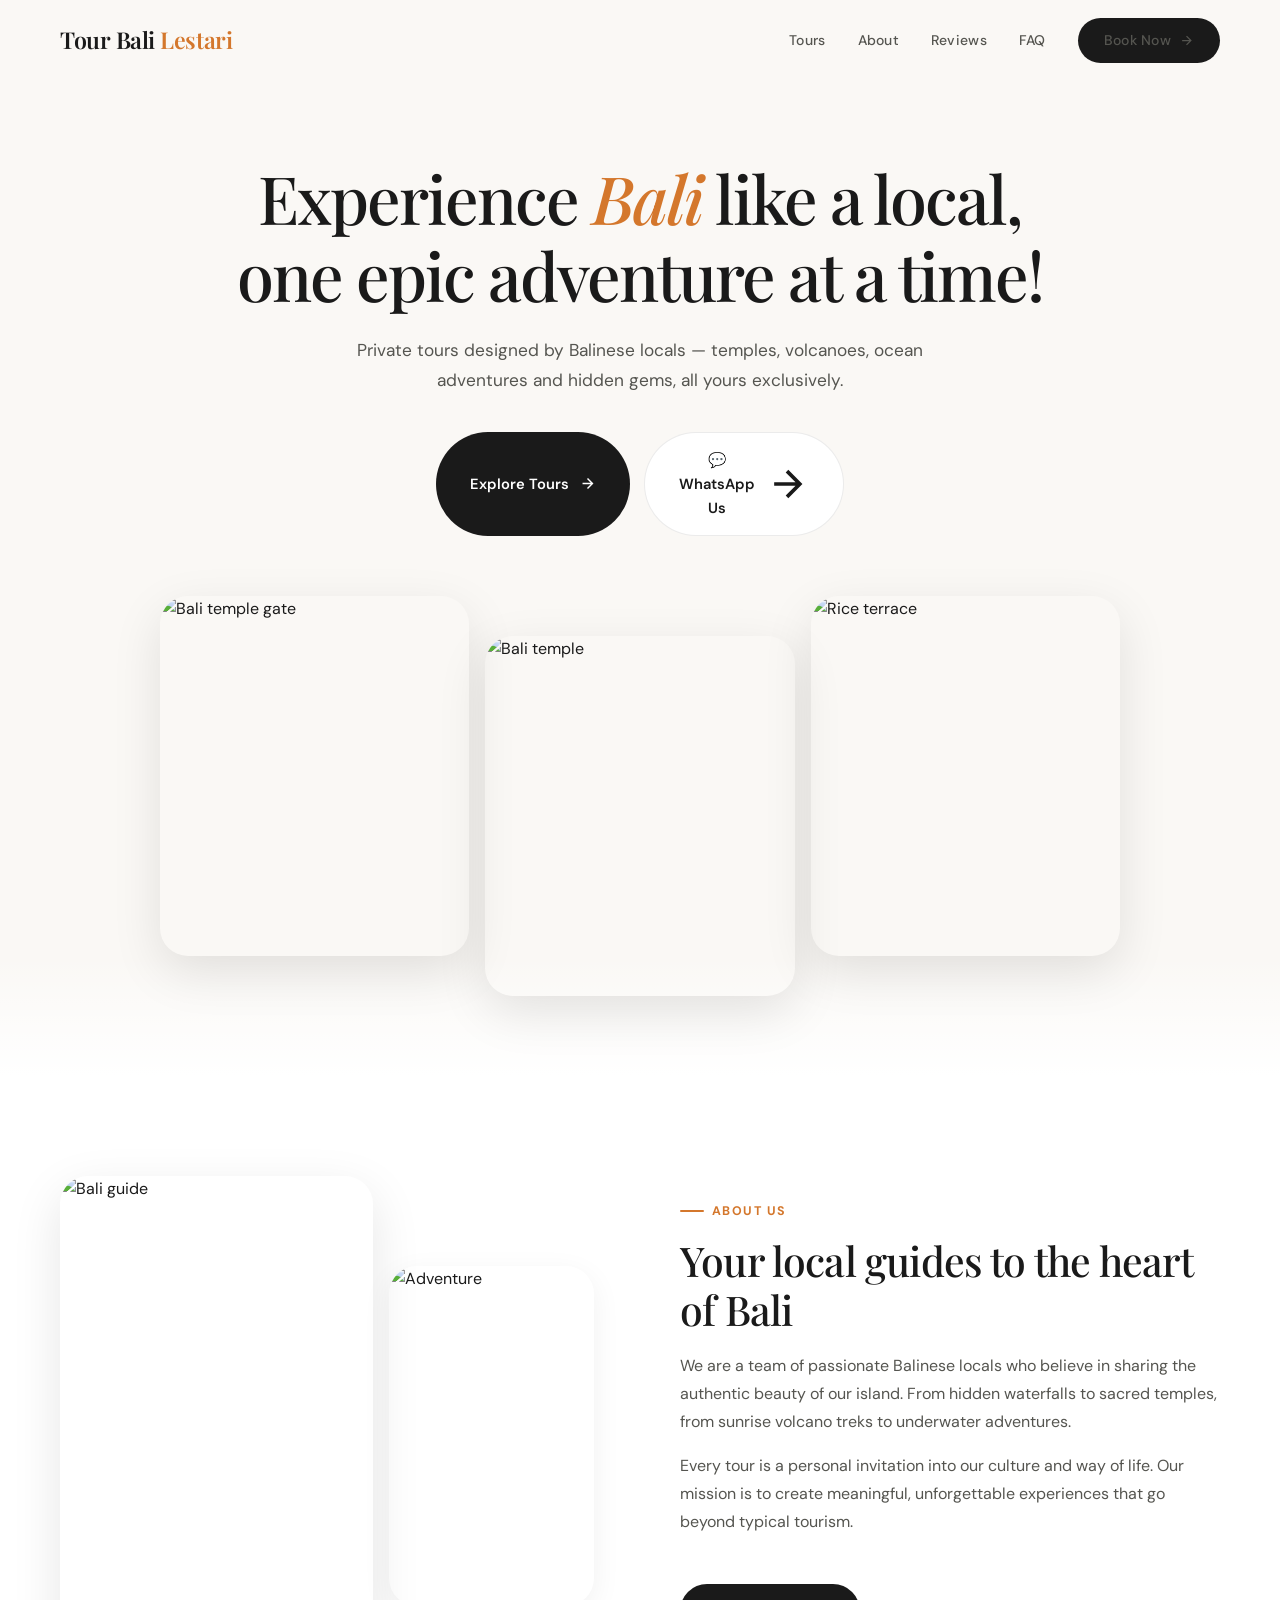
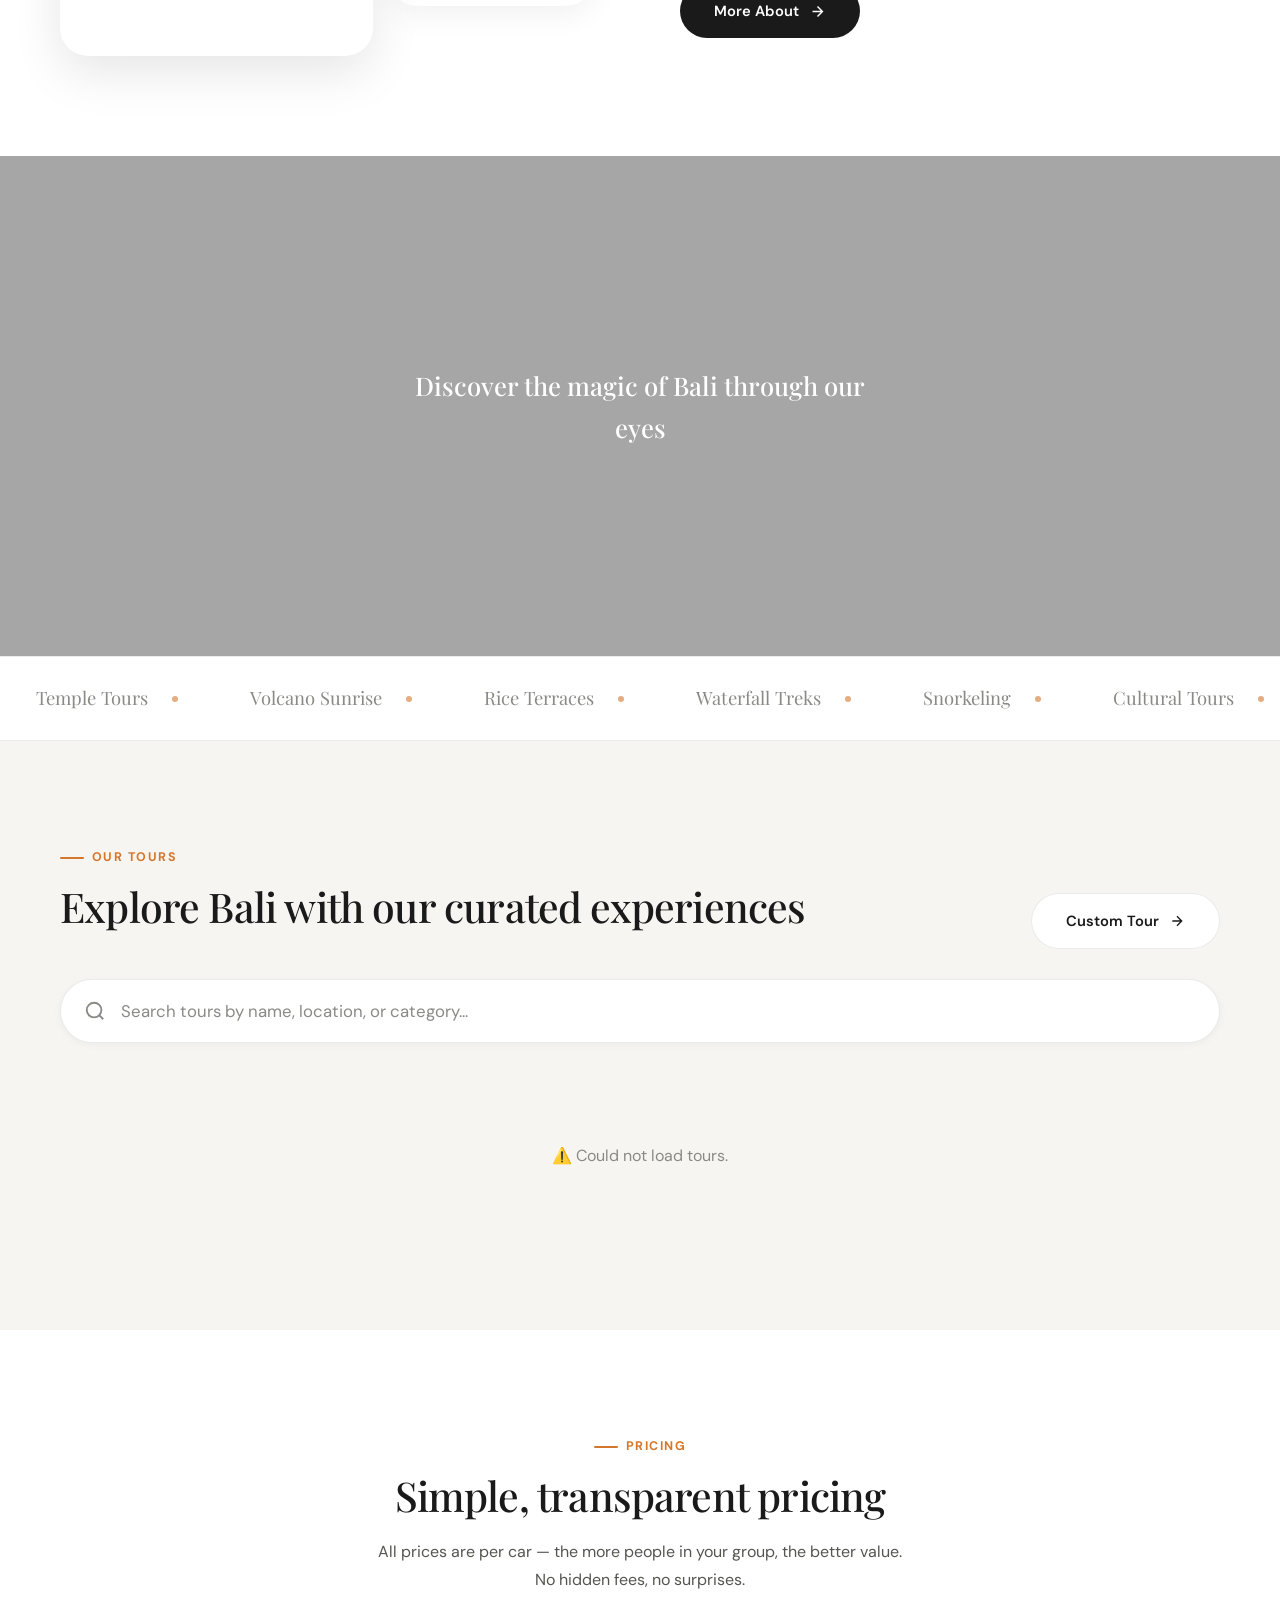
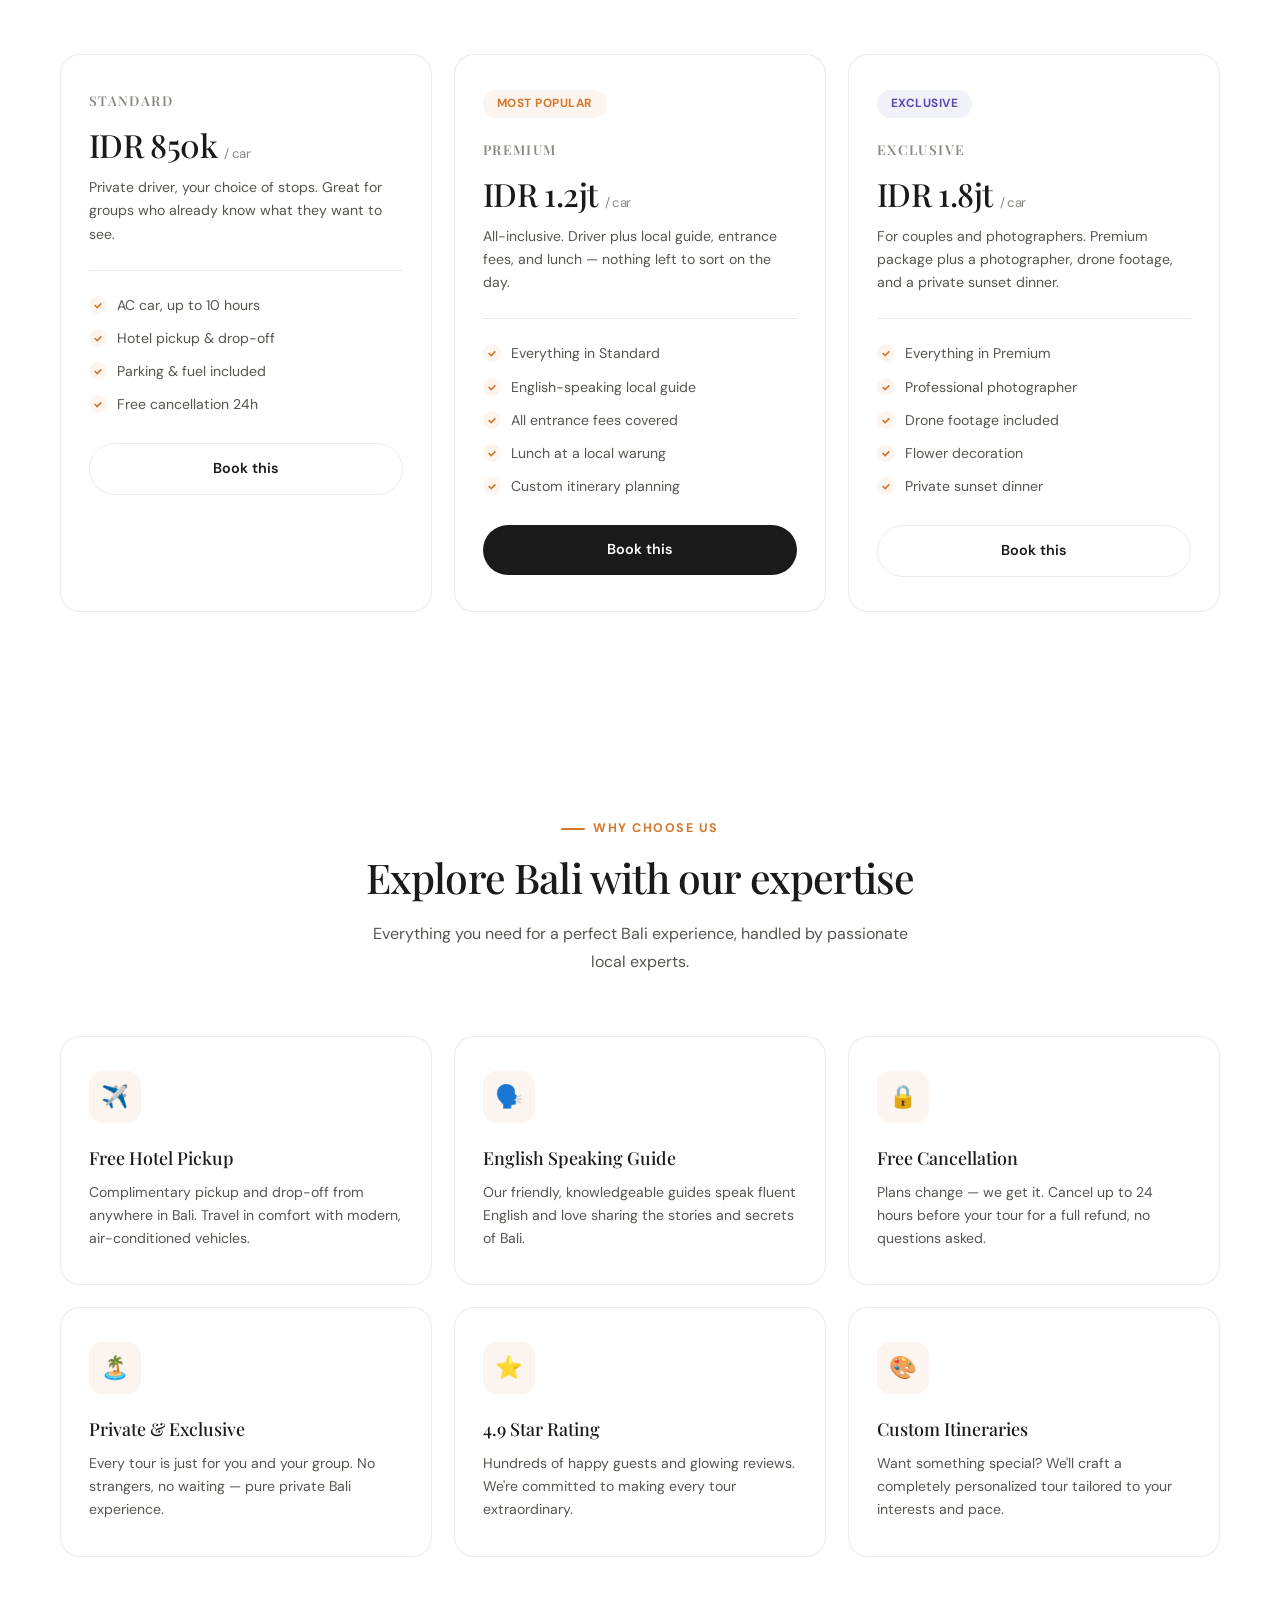
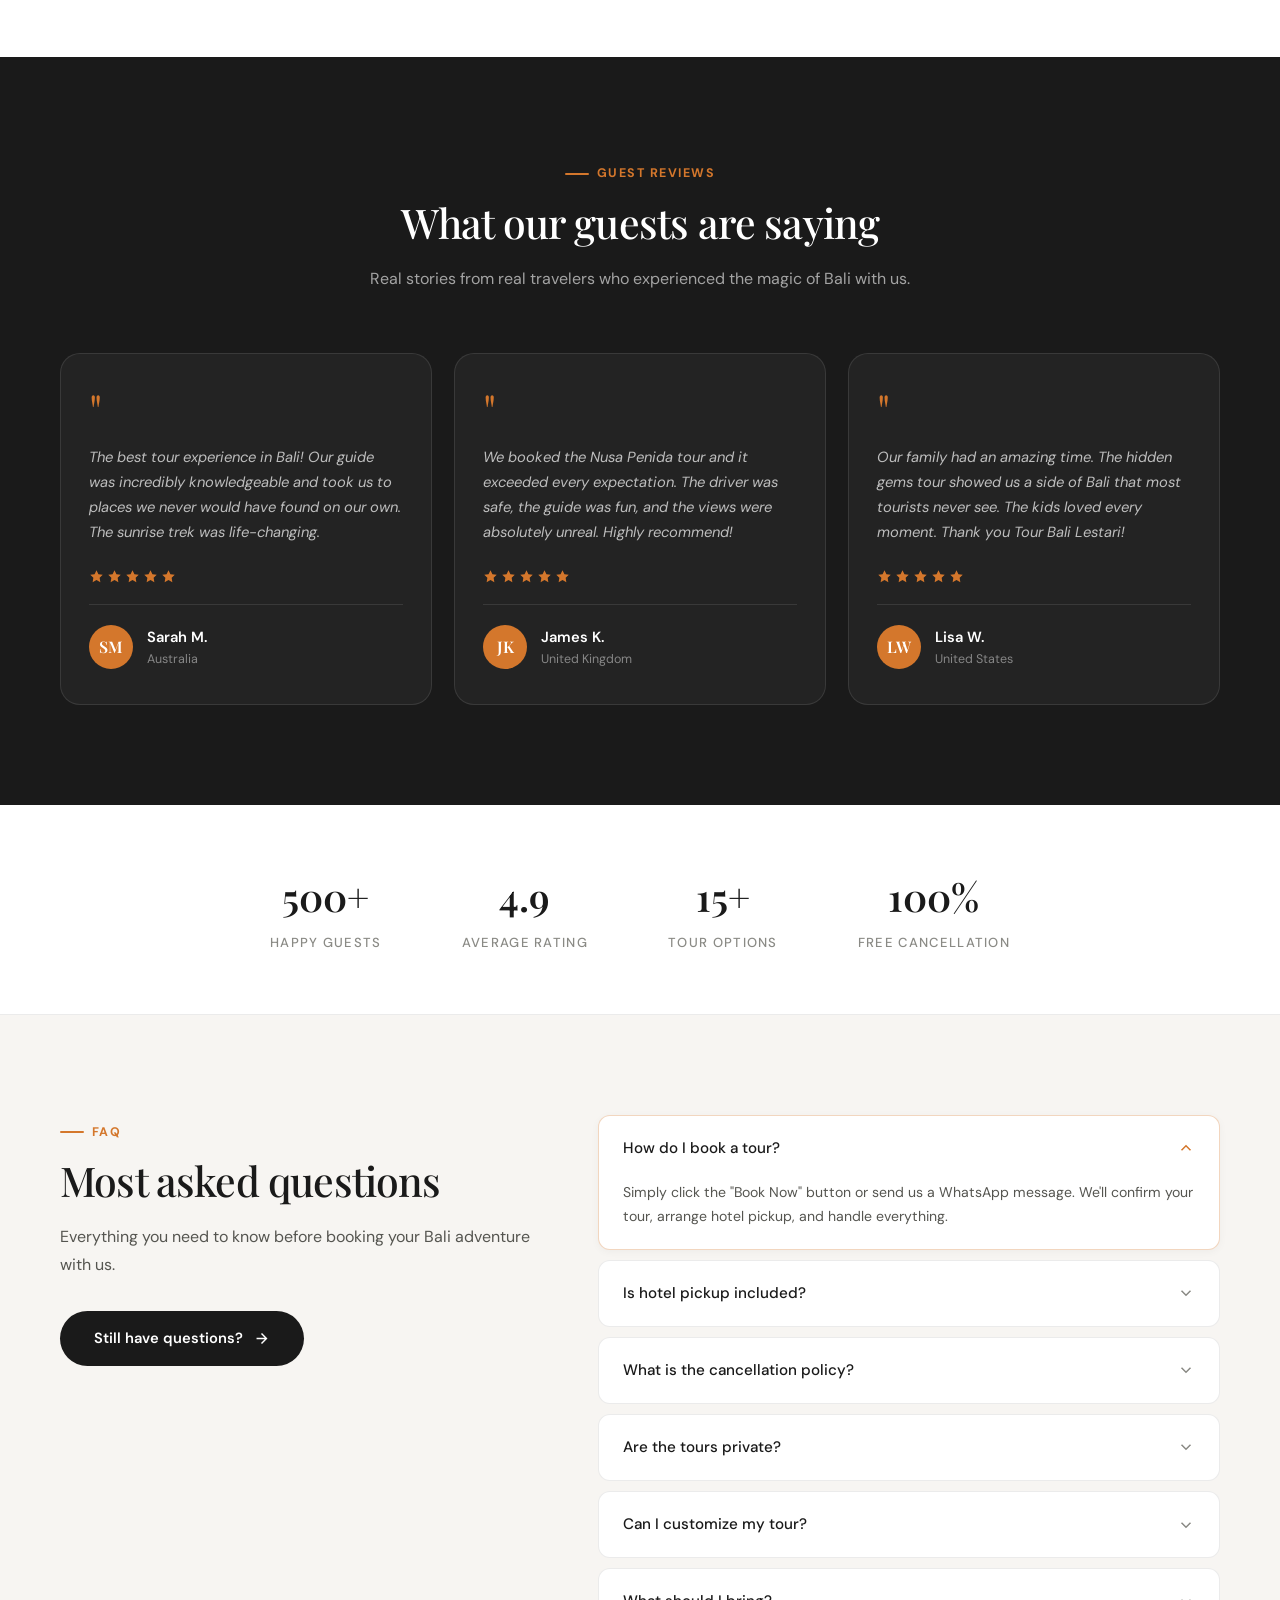
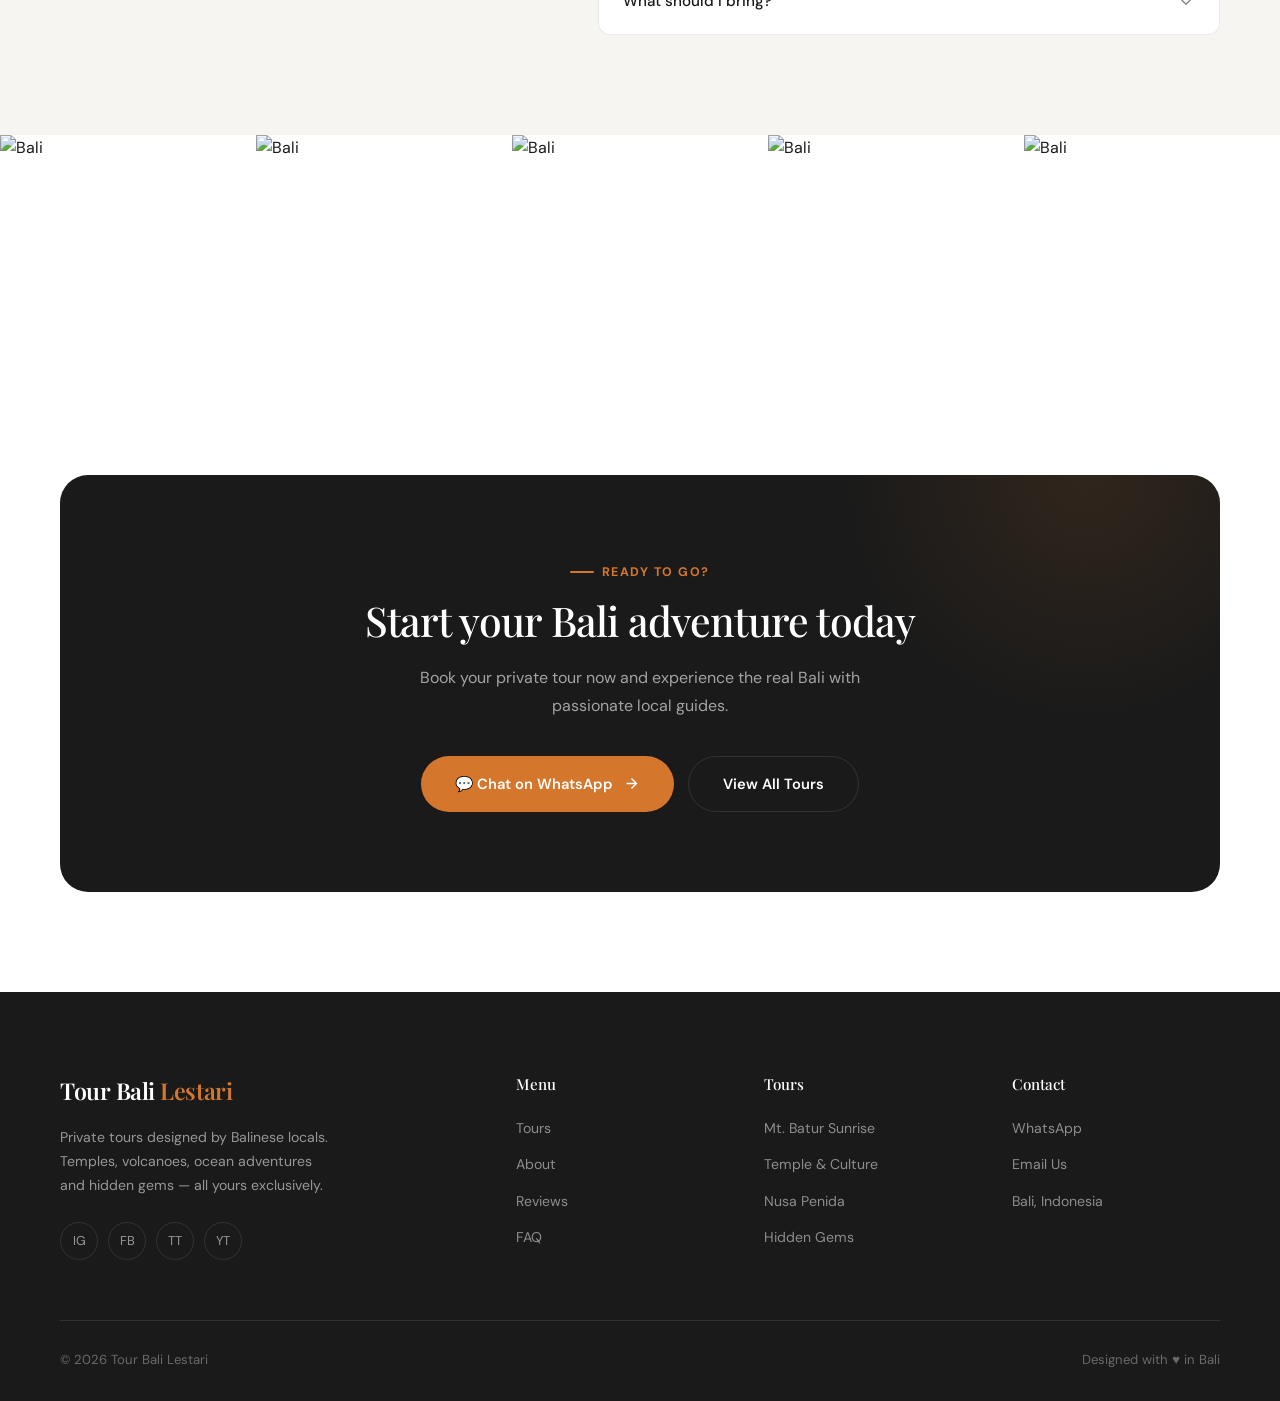
==== index.html @ 383f56a0 "Remove 'Open for Bookings 2026' badge from hero section Co-Authored-By: Claude Sonnet 4.6 <noreply@a" ====
<!DOCTYPE html>
<html lang="en">
<head>
<meta charset="UTF-8">
<meta name="viewport" content="width=device-width, initial-scale=1.0">
<title>Tour Bali Lestari — Experience Bali Like a Local</title>
<link href="https://fonts.googleapis.com/css2?family=Playfair+Display:ital,wght@0,400;0,500;0,600;0,700;1,400;1,500&family=DM+Sans:ital,wght@0,300;0,400;0,500;0,600;0,700;1,400&display=swap" rel="stylesheet">
<link rel="stylesheet" href="css/style.css">
</head>
<body>

<nav class="navbar" id="navbar">
  <div class="container">
    <a href="#" class="logo">Tour Bali <span>Lestari</span></a>
    <div class="nav-links">
      <a href="#tours">Tours</a>
      <a href="#about">About</a>
      <a href="#reviews">Reviews</a>
      <a href="#faq">FAQ</a>
      <a href="https://wa.me/610452499051" class="nav-cta" target="_blank">Book Now <svg viewBox="0 0 24 24" fill="none" stroke="currentColor" stroke-width="2"><path d="M5 12h14M12 5l7 7-7 7"/></svg></a>
    </div>
    <div class="mobile-toggle"><span></span><span></span><span></span></div>
  </div>
</nav>

<section class="hero">
  <div class="container">
    <div class="hero-top">
<h1>Experience <em>Bali</em> like a local, one epic adventure at a time!</h1>
      <p class="hero-desc">Private tours designed by Balinese locals — temples, volcanoes, ocean adventures and hidden gems, all yours exclusively.</p>
      <div class="hero-buttons">
        <a href="#tours" class="btn-primary">Explore Tours <svg viewBox="0 0 24 24" fill="none" stroke="currentColor" stroke-width="2"><path d="M5 12h14M12 5l7 7-7 7"/></svg></a>
        <a href="https://wa.me/610452499051" class="btn-outline" target="_blank">💬 WhatsApp Us <svg viewBox="0 0 24 24" fill="none" stroke="currentColor" stroke-width="2"><path d="M5 12h14M12 5l7 7-7 7"/></svg></a>
      </div>
    </div>
    <div class="hero-slider">
      <div class="hero-slide"><img src="https://nmsublcklbpyccaendon.supabase.co/storage/v1/object/public/images/hero1.jpeg" alt="Bali temple gate"></div>
      <div class="hero-slide"><img src="https://nmsublcklbpyccaendon.supabase.co/storage/v1/object/public/images/hero2.jpg" alt="Bali temple"></div>
      <div class="hero-slide"><img src="https://nmsublcklbpyccaendon.supabase.co/storage/v1/object/public/images/hero3.jpeg" alt="Rice terrace"></div>
    </div>
  </div>
</section>

<section class="about" id="about">
  <div class="container">
    <div class="about-images">
      <div class="about-img-1"><img src="https://nmsublcklbpyccaendon.supabase.co/storage/v1/object/public/images/about1.jpeg" alt="Bali guide"></div>
      <div class="about-img-2"><img src="https://nmsublcklbpyccaendon.supabase.co/storage/v1/object/public/images/about2.jpeg" alt="Adventure"></div>
    </div>
    <div class="about-content">
      <span class="section-label">About Us</span>
      <h2 class="section-title">Your local guides to the heart of Bali</h2>
      <p class="section-desc">We are a team of passionate Balinese locals who believe in sharing the authentic beauty of our island. From hidden waterfalls to sacred temples, from sunrise volcano treks to underwater adventures.</p>
      <p class="section-desc">Every tour is a personal invitation into our culture and way of life. Our mission is to create meaningful, unforgettable experiences that go beyond typical tourism.</p>
      <a href="https://wa.me/610452499051" class="btn-primary" style="margin-top:32px" target="_blank">More About <svg viewBox="0 0 24 24" fill="none" stroke="currentColor" stroke-width="2"><path d="M5 12h14M12 5l7 7-7 7"/></svg></a>
    </div>
  </div>
</section>

<div class="video-banner">
  <video autoplay muted loop playsinline poster="https://nmsublcklbpyccaendon.supabase.co/storage/v1/object/public/images/about3.jpeg">
    <source src="https://nmsublcklbpyccaendon.supabase.co/storage/v1/object/public/videos/6981336-hd_1920_1080_25fps.mp4" type="video/mp4">
  </video>
  <div class="video-banner-overlay">
    <div class="video-banner-text">Discover the magic of Bali through our eyes</div>
  </div>
</div>

<section class="marquee-section">
  <div class="marquee-track">
    <div class="marquee-item">Temple Tours <span class="sep"></span></div>
    <div class="marquee-item">Volcano Sunrise <span class="sep"></span></div>
    <div class="marquee-item">Rice Terraces <span class="sep"></span></div>
    <div class="marquee-item">Waterfall Treks <span class="sep"></span></div>
    <div class="marquee-item">Snorkeling <span class="sep"></span></div>
    <div class="marquee-item">Cultural Tours <span class="sep"></span></div>
    <div class="marquee-item">Private Driver <span class="sep"></span></div>
    <div class="marquee-item">Hidden Gems <span class="sep"></span></div>
    <div class="marquee-item">Temple Tours <span class="sep"></span></div>
    <div class="marquee-item">Volcano Sunrise <span class="sep"></span></div>
    <div class="marquee-item">Rice Terraces <span class="sep"></span></div>
    <div class="marquee-item">Waterfall Treks <span class="sep"></span></div>
    <div class="marquee-item">Snorkeling <span class="sep"></span></div>
    <div class="marquee-item">Cultural Tours <span class="sep"></span></div>
    <div class="marquee-item">Private Driver <span class="sep"></span></div>
    <div class="marquee-item">Hidden Gems <span class="sep"></span></div>
  </div>
</section>

<section class="tours" id="tours">
  <div class="container">
    <div class="tours-header">
      <div><span class="section-label">Our Tours</span><h2 class="section-title">Explore Bali with our curated experiences</h2></div>
      <a href="https://wa.me/610452499051" class="btn-outline" target="_blank">Custom Tour <svg viewBox="0 0 24 24" fill="none" stroke="currentColor" stroke-width="2" width="16" height="16"><path d="M5 12h14M12 5l7 7-7 7"/></svg></a>
    </div>
    <div class="tours-search">
      <svg class="tours-search-icon" viewBox="0 0 24 24" fill="none" stroke="currentColor" stroke-width="2"><circle cx="11" cy="11" r="8"/><path d="M21 21l-4.35-4.35"/></svg>
      <input type="text" id="tourSearch" placeholder="Search tours by name, location, or category..." oninput="filterTours()">
      <button class="tours-search-clear" id="searchClear" onclick="clearSearch()">✕</button>
    </div>
    <div class="tours-grid" id="toursGrid">
      <div class="tours-loading" style="grid-column:1/-1;text-align:center;padding:60px 0;color:var(--text-muted)">Loading tours...</div>
    </div>
  </div>
</section>

<div class="modal-overlay" id="tourModal" onclick="if(event.target===this)closeModal()">
  <div class="modal-content">
    <button class="modal-close" onclick="closeModal()">✕</button>
    <div id="modalHero"></div>
    <div class="modal-body" id="modalBody"></div>
  </div>
</div>

<!-- PRICING -->
<section class="pricing" id="pricing">
  <div class="container">
    <div class="pricing-header">
      <span class="section-label">Pricing</span>
      <h2 class="section-title">Simple, transparent pricing</h2>
      <p class="section-desc">All prices are per car — the more people in your group, the better value. No hidden fees, no surprises.</p>
    </div>
    <div class="pricing-grid">

      <!-- Standard -->
      <div class="pricing-card">
        <div class="pricing-tier">Standard</div>
        <div class="pricing-price">IDR 850k <span>/ car</span></div>
        <p class="pricing-desc">Private driver, your choice of stops. Great for groups who already know what they want to see.</p>
        <div class="pricing-divider"></div>
        <div class="pricing-features">
          <div class="pricing-feature">
            <div class="pricing-check"><svg viewBox="0 0 12 12" fill="none" stroke="currentColor" stroke-width="2"><path d="M2 6l3 3 5-5"/></svg></div>
            AC car, up to 10 hours
          </div>
          <div class="pricing-feature">
            <div class="pricing-check"><svg viewBox="0 0 12 12" fill="none" stroke="currentColor" stroke-width="2"><path d="M2 6l3 3 5-5"/></svg></div>
            Hotel pickup & drop-off
          </div>
          <div class="pricing-feature">
            <div class="pricing-check"><svg viewBox="0 0 12 12" fill="none" stroke="currentColor" stroke-width="2"><path d="M2 6l3 3 5-5"/></svg></div>
            Parking & fuel included
          </div>
          <div class="pricing-feature">
            <div class="pricing-check"><svg viewBox="0 0 12 12" fill="none" stroke="currentColor" stroke-width="2"><path d="M2 6l3 3 5-5"/></svg></div>
            Free cancellation 24h
          </div>
        </div>
        <a href="https://wa.me/610452499051" target="_blank" class="pricing-btn pricing-btn-outline">Book this</a>
      </div>

      <!-- Premium -->
      <div class="pricing-card">
        <span class="pricing-card-badge badge-accent">Most popular</span>
        <div class="pricing-tier">Premium</div>
        <div class="pricing-price">IDR 1.2jt <span>/ car</span></div>
        <p class="pricing-desc">All-inclusive. Driver plus local guide, entrance fees, and lunch — nothing left to sort on the day.</p>
        <div class="pricing-divider"></div>
        <div class="pricing-features">
          <div class="pricing-feature">
            <div class="pricing-check"><svg viewBox="0 0 12 12" fill="none" stroke="currentColor" stroke-width="2"><path d="M2 6l3 3 5-5"/></svg></div>
            Everything in Standard
          </div>
          <div class="pricing-feature">
            <div class="pricing-check"><svg viewBox="0 0 12 12" fill="none" stroke="currentColor" stroke-width="2"><path d="M2 6l3 3 5-5"/></svg></div>
            English-speaking local guide
          </div>
          <div class="pricing-feature">
            <div class="pricing-check"><svg viewBox="0 0 12 12" fill="none" stroke="currentColor" stroke-width="2"><path d="M2 6l3 3 5-5"/></svg></div>
            All entrance fees covered
          </div>
          <div class="pricing-feature">
            <div class="pricing-check"><svg viewBox="0 0 12 12" fill="none" stroke="currentColor" stroke-width="2"><path d="M2 6l3 3 5-5"/></svg></div>
            Lunch at a local warung
          </div>
          <div class="pricing-feature">
            <div class="pricing-check"><svg viewBox="0 0 12 12" fill="none" stroke="currentColor" stroke-width="2"><path d="M2 6l3 3 5-5"/></svg></div>
            Custom itinerary planning
          </div>
        </div>
        <a href="https://wa.me/610452499051" target="_blank" class="pricing-btn pricing-btn-dark">Book this</a>
      </div>

      <!-- Exclusive -->
      <div class="pricing-card">
        <span class="pricing-card-badge badge-purple">Exclusive</span>
        <div class="pricing-tier">Exclusive</div>
        <div class="pricing-price">IDR 1.8jt <span>/ car</span></div>
        <p class="pricing-desc">For couples and photographers. Premium package plus a photographer, drone footage, and a private sunset dinner.</p>
        <div class="pricing-divider"></div>
        <div class="pricing-features">
          <div class="pricing-feature">
            <div class="pricing-check"><svg viewBox="0 0 12 12" fill="none" stroke="currentColor" stroke-width="2"><path d="M2 6l3 3 5-5"/></svg></div>
            Everything in Premium
          </div>
          <div class="pricing-feature">
            <div class="pricing-check"><svg viewBox="0 0 12 12" fill="none" stroke="currentColor" stroke-width="2"><path d="M2 6l3 3 5-5"/></svg></div>
            Professional photographer
          </div>
          <div class="pricing-feature">
            <div class="pricing-check"><svg viewBox="0 0 12 12" fill="none" stroke="currentColor" stroke-width="2"><path d="M2 6l3 3 5-5"/></svg></div>
            Drone footage included
          </div>
          <div class="pricing-feature">
            <div class="pricing-check"><svg viewBox="0 0 12 12" fill="none" stroke="currentColor" stroke-width="2"><path d="M2 6l3 3 5-5"/></svg></div>
            Flower decoration
          </div>
          <div class="pricing-feature">
            <div class="pricing-check"><svg viewBox="0 0 12 12" fill="none" stroke="currentColor" stroke-width="2"><path d="M2 6l3 3 5-5"/></svg></div>
            Private sunset dinner
          </div>
        </div>
        <a href="https://wa.me/610452499051" target="_blank" class="pricing-btn pricing-btn-outline">Book this</a>
      </div>

    </div>
  </div>
</section>

<section class="features">
  <div class="container">
    <div class="features-header"><span class="section-label">Why Choose Us</span><h2 class="section-title">Explore Bali with our expertise</h2><p class="section-desc">Everything you need for a perfect Bali experience, handled by passionate local experts.</p></div>
    <div class="features-grid">
      <div class="feature-card"><div class="feature-icon">✈️</div><h3>Free Hotel Pickup</h3><p>Complimentary pickup and drop-off from anywhere in Bali. Travel in comfort with modern, air-conditioned vehicles.</p></div>
      <div class="feature-card"><div class="feature-icon">🗣️</div><h3>English Speaking Guide</h3><p>Our friendly, knowledgeable guides speak fluent English and love sharing the stories and secrets of Bali.</p></div>
      <div class="feature-card"><div class="feature-icon">🔒</div><h3>Free Cancellation</h3><p>Plans change — we get it. Cancel up to 24 hours before your tour for a full refund, no questions asked.</p></div>
      <div class="feature-card"><div class="feature-icon">🏝️</div><h3>Private & Exclusive</h3><p>Every tour is just for you and your group. No strangers, no waiting — pure private Bali experience.</p></div>
      <div class="feature-card"><div class="feature-icon">⭐</div><h3>4.9 Star Rating</h3><p>Hundreds of happy guests and glowing reviews. We're committed to making every tour extraordinary.</p></div>
      <div class="feature-card"><div class="feature-icon">🎨</div><h3>Custom Itineraries</h3><p>Want something special? We'll craft a completely personalized tour tailored to your interests and pace.</p></div>
    </div>
  </div>
</section>

<section class="testimonials" id="reviews">
  <div class="container">
    <div class="testimonials-header"><span class="section-label">Guest Reviews</span><h2 class="section-title">What our guests are saying</h2><p class="section-desc">Real stories from real travelers who experienced the magic of Bali with us.</p></div>
    <div class="testimonials-grid">
      <div class="testimonial-card"><div class="testimonial-quote">"</div><p class="testimonial-text">The best tour experience in Bali! Our guide was incredibly knowledgeable and took us to places we never would have found on our own. The sunrise trek was life-changing.</p><div class="testimonial-stars"><svg viewBox="0 0 24 24"><path d="M12 2l3.09 6.26L22 9.27l-5 4.87 1.18 6.88L12 17.77l-6.18 3.25L7 14.14 2 9.27l6.91-1.01L12 2z"/></svg><svg viewBox="0 0 24 24"><path d="M12 2l3.09 6.26L22 9.27l-5 4.87 1.18 6.88L12 17.77l-6.18 3.25L7 14.14 2 9.27l6.91-1.01L12 2z"/></svg><svg viewBox="0 0 24 24"><path d="M12 2l3.09 6.26L22 9.27l-5 4.87 1.18 6.88L12 17.77l-6.18 3.25L7 14.14 2 9.27l6.91-1.01L12 2z"/></svg><svg viewBox="0 0 24 24"><path d="M12 2l3.09 6.26L22 9.27l-5 4.87 1.18 6.88L12 17.77l-6.18 3.25L7 14.14 2 9.27l6.91-1.01L12 2z"/></svg><svg viewBox="0 0 24 24"><path d="M12 2l3.09 6.26L22 9.27l-5 4.87 1.18 6.88L12 17.77l-6.18 3.25L7 14.14 2 9.27l6.91-1.01L12 2z"/></svg></div><div class="testimonial-author"><div class="testimonial-avatar">SM</div><div><div class="testimonial-name">Sarah M.</div><div class="testimonial-role">Australia</div></div></div></div>
      <div class="testimonial-card"><div class="testimonial-quote">"</div><p class="testimonial-text">We booked the Nusa Penida tour and it exceeded every expectation. The driver was safe, the guide was fun, and the views were absolutely unreal. Highly recommend!</p><div class="testimonial-stars"><svg viewBox="0 0 24 24"><path d="M12 2l3.09 6.26L22 9.27l-5 4.87 1.18 6.88L12 17.77l-6.18 3.25L7 14.14 2 9.27l6.91-1.01L12 2z"/></svg><svg viewBox="0 0 24 24"><path d="M12 2l3.09 6.26L22 9.27l-5 4.87 1.18 6.88L12 17.77l-6.18 3.25L7 14.14 2 9.27l6.91-1.01L12 2z"/></svg><svg viewBox="0 0 24 24"><path d="M12 2l3.09 6.26L22 9.27l-5 4.87 1.18 6.88L12 17.77l-6.18 3.25L7 14.14 2 9.27l6.91-1.01L12 2z"/></svg><svg viewBox="0 0 24 24"><path d="M12 2l3.09 6.26L22 9.27l-5 4.87 1.18 6.88L12 17.77l-6.18 3.25L7 14.14 2 9.27l6.91-1.01L12 2z"/></svg><svg viewBox="0 0 24 24"><path d="M12 2l3.09 6.26L22 9.27l-5 4.87 1.18 6.88L12 17.77l-6.18 3.25L7 14.14 2 9.27l6.91-1.01L12 2z"/></svg></div><div class="testimonial-author"><div class="testimonial-avatar">JK</div><div><div class="testimonial-name">James K.</div><div class="testimonial-role">United Kingdom</div></div></div></div>
      <div class="testimonial-card"><div class="testimonial-quote">"</div><p class="testimonial-text">Our family had an amazing time. The hidden gems tour showed us a side of Bali that most tourists never see. The kids loved every moment. Thank you Tour Bali Lestari!</p><div class="testimonial-stars"><svg viewBox="0 0 24 24"><path d="M12 2l3.09 6.26L22 9.27l-5 4.87 1.18 6.88L12 17.77l-6.18 3.25L7 14.14 2 9.27l6.91-1.01L12 2z"/></svg><svg viewBox="0 0 24 24"><path d="M12 2l3.09 6.26L22 9.27l-5 4.87 1.18 6.88L12 17.77l-6.18 3.25L7 14.14 2 9.27l6.91-1.01L12 2z"/></svg><svg viewBox="0 0 24 24"><path d="M12 2l3.09 6.26L22 9.27l-5 4.87 1.18 6.88L12 17.77l-6.18 3.25L7 14.14 2 9.27l6.91-1.01L12 2z"/></svg><svg viewBox="0 0 24 24"><path d="M12 2l3.09 6.26L22 9.27l-5 4.87 1.18 6.88L12 17.77l-6.18 3.25L7 14.14 2 9.27l6.91-1.01L12 2z"/></svg><svg viewBox="0 0 24 24"><path d="M12 2l3.09 6.26L22 9.27l-5 4.87 1.18 6.88L12 17.77l-6.18 3.25L7 14.14 2 9.27l6.91-1.01L12 2z"/></svg></div><div class="testimonial-author"><div class="testimonial-avatar">LW</div><div><div class="testimonial-name">Lisa W.</div><div class="testimonial-role">United States</div></div></div></div>
    </div>
  </div>
</section>

<section class="stats-strip">
  <div class="container">
    <div class="stat-item"><div class="stat-val">500+</div><div class="stat-label">Happy Guests</div></div>
    <div class="stat-item"><div class="stat-val">4.9</div><div class="stat-label">Average Rating</div></div>
    <div class="stat-item"><div class="stat-val">15+</div><div class="stat-label">Tour Options</div></div>
    <div class="stat-item"><div class="stat-val">100%</div><div class="stat-label">Free Cancellation</div></div>
  </div>
</section>

<section class="faq" id="faq">
  <div class="container">
    <div class="faq-layout">
      <div><span class="section-label">FAQ</span><h2 class="section-title">Most asked questions</h2><p class="section-desc">Everything you need to know before booking your Bali adventure with us.</p><a href="https://wa.me/610452499051" class="btn-primary" style="margin-top:32px" target="_blank">Still have questions? <svg viewBox="0 0 24 24" fill="none" stroke="currentColor" stroke-width="2"><path d="M5 12h14M12 5l7 7-7 7"/></svg></a></div>
      <div class="faq-list">
        <div class="faq-item active"><div class="faq-question" onclick="toggleFaq(this)">How do I book a tour? <svg viewBox="0 0 24 24" fill="none" stroke="currentColor" stroke-width="2"><path d="M6 9l6 6 6-6"/></svg></div><div class="faq-answer"><p>Simply click the "Book Now" button or send us a WhatsApp message. We'll confirm your tour, arrange hotel pickup, and handle everything.</p></div></div>
        <div class="faq-item"><div class="faq-question" onclick="toggleFaq(this)">Is hotel pickup included? <svg viewBox="0 0 24 24" fill="none" stroke="currentColor" stroke-width="2"><path d="M6 9l6 6 6-6"/></svg></div><div class="faq-answer"><p>Yes! All tours include complimentary hotel pickup and drop-off from anywhere in Bali with modern, air-conditioned vehicles.</p></div></div>
        <div class="faq-item"><div class="faq-question" onclick="toggleFaq(this)">What is the cancellation policy? <svg viewBox="0 0 24 24" fill="none" stroke="currentColor" stroke-width="2"><path d="M6 9l6 6 6-6"/></svg></div><div class="faq-answer"><p>Free cancellation up to 24 hours before your scheduled tour. Need to change dates? We're happy to reschedule at no extra cost.</p></div></div>
        <div class="faq-item"><div class="faq-question" onclick="toggleFaq(this)">Are the tours private? <svg viewBox="0 0 24 24" fill="none" stroke="currentColor" stroke-width="2"><path d="M6 9l6 6 6-6"/></svg></div><div class="faq-answer"><p>Absolutely! Every tour is exclusively for you and your group. No shared buses, no strangers — just you and our dedicated guide.</p></div></div>
        <div class="faq-item"><div class="faq-question" onclick="toggleFaq(this)">Can I customize my tour? <svg viewBox="0 0 24 24" fill="none" stroke="currentColor" stroke-width="2"><path d="M6 9l6 6 6-6"/></svg></div><div class="faq-answer"><p>Yes! Tell us your interests, pace, and must-see spots, and we'll design a perfect day just for you.</p></div></div>
        <div class="faq-item"><div class="faq-question" onclick="toggleFaq(this)">What should I bring? <svg viewBox="0 0 24 24" fill="none" stroke="currentColor" stroke-width="2"><path d="M6 9l6 6 6-6"/></svg></div><div class="faq-answer"><p>Comfortable shoes, sunscreen, a hat, swimwear (for water activities), and a camera. We provide water and equipment.</p></div></div>
      </div>
    </div>
  </div>
</section>

<section class="insta-strip">
  <div class="insta-grid">
    <div class="insta-item"><img src="https://nmsublcklbpyccaendon.supabase.co/storage/v1/object/public/images/hero1.jpeg" alt="Bali"><div class="insta-overlay"><span class="insta-handle">@tourbalilestari</span></div></div>
    <div class="insta-item"><img src="https://nmsublcklbpyccaendon.supabase.co/storage/v1/object/public/images/about2.jpeg" alt="Bali"><div class="insta-overlay"><span class="insta-handle">@tourbalilestari</span></div></div>
    <div class="insta-item"><img src="https://nmsublcklbpyccaendon.supabase.co/storage/v1/object/public/images/about4.jpeg" alt="Bali"><div class="insta-overlay"><span class="insta-handle">@tourbalilestari</span></div></div>
    <div class="insta-item"><img src="https://nmsublcklbpyccaendon.supabase.co/storage/v1/object/public/images/about1.jpeg" alt="Bali"><div class="insta-overlay"><span class="insta-handle">@tourbalilestari</span></div></div>
    <div class="insta-item"><img src="https://nmsublcklbpyccaendon.supabase.co/storage/v1/object/public/images/hero3.jpeg" alt="Bali"><div class="insta-overlay"><span class="insta-handle">@tourbalilestari</span></div></div>
  </div>
</section>

<section class="cta-banner" id="contact">
  <div class="container">
    <div class="cta-inner">
      <span class="section-label" style="justify-content:center">Ready to Go?</span>
      <h2 class="section-title">Start your Bali adventure today</h2>
      <p class="section-desc">Book your private tour now and experience the real Bali with passionate local guides.</p>
      <div class="cta-buttons">
        <a href="https://wa.me/610452499051" class="btn-accent" target="_blank">💬 Chat on WhatsApp <svg viewBox="0 0 24 24" fill="none" stroke="currentColor" stroke-width="2"><path d="M5 12h14M12 5l7 7-7 7"/></svg></a>
        <a href="#tours" class="btn-outline-light">View All Tours</a>
      </div>
    </div>
  </div>
</section>

<footer class="footer">
  <div class="container">
    <div class="footer-grid">
      <div class="footer-brand"><a href="#" class="logo">Tour Bali <span>Lestari</span></a><p>Private tours designed by Balinese locals. Temples, volcanoes, ocean adventures and hidden gems — all yours exclusively.</p><div class="footer-social"><a href="#">IG</a><a href="#">FB</a><a href="#">TT</a><a href="#">YT</a></div></div>
      <div class="footer-col"><h4>Menu</h4><ul><li><a href="#tours">Tours</a></li><li><a href="#about">About</a></li><li><a href="#reviews">Reviews</a></li><li><a href="#faq">FAQ</a></li></ul></div>
      <div class="footer-col"><h4>Tours</h4><ul><li><a href="#">Mt. Batur Sunrise</a></li><li><a href="#">Temple & Culture</a></li><li><a href="#">Nusa Penida</a></li><li><a href="#">Hidden Gems</a></li></ul></div>
      <div class="footer-col"><h4>Contact</h4><ul><li><a href="https://wa.me/610452499051">WhatsApp</a></li><li><a href="mailto:info@tourbalilestari.com">Email Us</a></li><li><a href="#">Bali, Indonesia</a></li></ul></div>
    </div>
    <div class="footer-bottom"><span>&copy; 2026 Tour Bali Lestari</span><span>Designed with ♥ in Bali</span></div>
  </div>
</footer>

<script src="js/main.js"></script>
</body>
</html>
---- css/style.css ----
*,*::before,*::after{margin:0;padding:0;box-sizing:border-box}
:root{
  --bg:#ffffff;--bg-alt:#f7f5f2;--bg-hero:#faf8f5;
  --bg-dark:#1a1a1a;--bg-dark-alt:#232323;
  --text-dark:#1a1a1a;--text-body:#555550;--text-muted:#8a8a85;--text-white:#ffffff;
  --accent:#d4772c;--accent-hover:#c06820;--accent-light:rgba(212,119,44,.08);
  --green:#22c55e;
  --border:rgba(0,0,0,.08);--border-dark:rgba(255,255,255,.1);
  --shadow-sm:0 2px 8px rgba(0,0,0,.04);--shadow-md:0 8px 30px rgba(0,0,0,.06);--shadow-lg:0 16px 50px rgba(0,0,0,.1);
  --font-display:'Playfair Display',Georgia,serif;--font-body:'DM Sans','Helvetica Neue',sans-serif;
  --ease:cubic-bezier(.22,1,.36,1);--radius:12px;--radius-lg:20px;--radius-xl:28px;
}
html{scroll-behavior:smooth;font-size:16px}
body{background:var(--bg);color:var(--text-dark);font-family:var(--font-body);line-height:1.65;overflow-x:hidden}
a{color:inherit;text-decoration:none}img{max-width:100%;display:block}
.container{max-width:1240px;margin:0 auto;padding:0 40px}
@media(max-width:768px){.container{padding:0 20px}}
@keyframes fadeUp{from{opacity:0;transform:translateY(40px)}to{opacity:1;transform:translateY(0)}}
@keyframes marquee{0%{transform:translateX(0)}100%{transform:translateX(-50%)}}
@keyframes pulse{0%,100%{opacity:1}50%{opacity:.5}}

.navbar{position:fixed;top:0;left:0;right:0;z-index:1000;padding:18px 0;transition:all .4s var(--ease);background:transparent}
.navbar.scrolled{background:rgba(255,255,255,.95);backdrop-filter:blur(16px);box-shadow:var(--shadow-sm);padding:12px 0}
.navbar .container{display:flex;align-items:center;justify-content:space-between}
.logo{font-family:var(--font-display);font-size:1.45rem;font-weight:600;letter-spacing:-.02em;color:var(--text-dark)}
.logo span{color:var(--accent)}
.nav-links{display:flex;align-items:center;gap:32px}
.nav-links a{font-size:.875rem;font-weight:500;color:var(--text-body);transition:color .3s;letter-spacing:.02em}
.nav-links a:hover{color:var(--text-dark)}
.nav-cta{display:inline-flex;align-items:center;gap:8px;padding:11px 26px;background:var(--text-dark);color:var(--text-white);font-weight:600;font-size:.85rem;border-radius:100px;transition:all .35s var(--ease)}
.nav-cta:hover{background:var(--accent);transform:translateY(-2px);box-shadow:0 8px 24px rgba(212,119,44,.25)}
.nav-cta svg{width:15px;height:15px;transition:transform .3s}.nav-cta:hover svg{transform:translateX(3px)}
.mobile-toggle{display:none;flex-direction:column;gap:5px;cursor:pointer;padding:8px}
.mobile-toggle span{width:22px;height:2px;background:var(--text-dark);border-radius:2px}
@media(max-width:900px){.nav-links{display:none}.mobile-toggle{display:flex}}

.hero{background:var(--bg-hero);padding:160px 0 80px;position:relative;overflow:hidden}
.hero::after{content:'';position:absolute;bottom:0;left:0;right:0;height:120px;background:linear-gradient(180deg,transparent,var(--bg))}
.hero .container{position:relative;z-index:2}
.hero-top{text-align:center;max-width:820px;margin:0 auto 60px}
.hero-badge{display:inline-flex;align-items:center;gap:8px;padding:7px 18px;border:1px solid var(--border);border-radius:100px;font-size:.78rem;font-weight:600;color:var(--accent);margin-bottom:28px;background:var(--bg);letter-spacing:.04em;text-transform:uppercase}
.hero-badge .dot{width:7px;height:7px;border-radius:50%;background:var(--green);animation:pulse 2s infinite}
.hero h1{font-family:var(--font-display);font-size:clamp(2.4rem,5.2vw,4.2rem);font-weight:500;line-height:1.15;letter-spacing:-.03em;margin-bottom:22px}
.hero h1 em{font-style:italic;color:var(--accent)}
.hero-desc{font-size:1.08rem;color:var(--text-body);line-height:1.75;margin-bottom:36px;max-width:600px;margin-left:auto;margin-right:auto}
.hero-buttons{display:flex;gap:14px;justify-content:center;flex-wrap:wrap}
.btn-primary{display:inline-flex;align-items:center;gap:10px;padding:15px 34px;background:var(--text-dark);color:var(--text-white);font-weight:600;font-size:.92rem;border-radius:100px;transition:all .35s var(--ease);border:none;cursor:pointer}
.btn-primary:hover{background:var(--accent);transform:translateY(-2px);box-shadow:0 10px 32px rgba(212,119,44,.22)}
.btn-primary svg{width:17px;height:17px;transition:transform .3s}.btn-primary:hover svg{transform:translateX(4px)}
.btn-outline{display:inline-flex;align-items:center;gap:10px;padding:15px 34px;background:var(--bg);color:var(--text-dark);font-weight:600;font-size:.92rem;border-radius:100px;border:1.5px solid var(--border);transition:all .35s var(--ease);cursor:pointer}
.btn-outline:hover{border-color:var(--accent);color:var(--accent);transform:translateY(-2px);box-shadow:var(--shadow-md)}
.hero-slider{display:grid;grid-template-columns:repeat(3,1fr);gap:16px;max-width:960px;margin:0 auto}
.hero-slide{border-radius:var(--radius-xl);overflow:hidden;height:360px;box-shadow:var(--shadow-lg)}
.hero-slide img{width:100%;height:100%;object-fit:cover;transition:transform .6s var(--ease)}
.hero-slide:hover img{transform:scale(1.05)}
.hero-slide:nth-child(2){margin-top:40px}
@media(max-width:768px){.hero-slider{grid-template-columns:1fr 1fr;gap:12px}.hero-slide{height:240px}.hero-slide:nth-child(3){display:none}.hero-slide:nth-child(2){margin-top:0}}
@media(max-width:500px){.hero-slider{grid-template-columns:1fr}.hero-slide{height:260px}}

section{padding:100px 0}
.section-label{display:inline-flex;align-items:center;gap:8px;font-size:.78rem;color:var(--accent);text-transform:uppercase;letter-spacing:.12em;font-weight:700;margin-bottom:14px}
.section-label::before{content:'';width:24px;height:2px;background:var(--accent);border-radius:2px}
.section-title{font-family:var(--font-display);font-size:clamp(1.8rem,3.2vw,2.8rem);font-weight:500;line-height:1.2;letter-spacing:-.02em;margin-bottom:18px}
.section-desc{font-size:1rem;color:var(--text-body);max-width:540px;line-height:1.75}

.about{background:var(--bg)}
.about .container{display:grid;grid-template-columns:1fr 1fr;gap:80px;align-items:center}
.about-images{position:relative;display:flex;gap:16px}
.about-img-1{width:58%;border-radius:var(--radius-xl);overflow:hidden;height:480px;box-shadow:var(--shadow-lg)}
.about-img-1 img{width:100%;height:100%;object-fit:cover}
.about-img-2{width:38%;border-radius:var(--radius-xl);overflow:hidden;height:340px;margin-top:90px;box-shadow:var(--shadow-md)}
.about-img-2 img{width:100%;height:100%;object-fit:cover}
.about-content .section-desc{margin-bottom:16px}
@media(max-width:900px){.about .container{grid-template-columns:1fr;gap:40px}.about-images{max-width:480px}}

.video-banner{position:relative;height:500px;overflow:hidden}
.video-banner img,.video-banner video{width:100%;height:100%;object-fit:cover}
.video-banner-overlay{position:absolute;inset:0;background:rgba(0,0,0,.35);display:flex;align-items:center;justify-content:center;flex-direction:column;gap:20px}
.video-banner-text{color:var(--text-white);font-family:var(--font-display);font-size:1.6rem;font-weight:500;text-align:center;max-width:500px}

.marquee-section{padding:0;overflow:hidden;border-top:1px solid var(--border);border-bottom:1px solid var(--border);background:var(--bg)}
.marquee-track{display:flex;animation:marquee 30s linear infinite;white-space:nowrap}
.marquee-item{display:flex;align-items:center;gap:24px;padding:26px 36px;font-family:var(--font-display);font-size:1.15rem;font-weight:400;color:var(--text-muted);flex-shrink:0}
.marquee-item .sep{width:6px;height:6px;border-radius:50%;background:var(--accent);opacity:.6}

.tours{background:var(--bg-alt)}
.tours-header{display:flex;justify-content:space-between;align-items:flex-end;margin-bottom:30px;flex-wrap:wrap;gap:20px}
.tours-search{margin-bottom:40px;position:relative}
.tours-search input{width:100%;padding:20px 28px 20px 60px;font-size:1.05rem;font-family:var(--font-body);border:1.5px solid var(--border);border-radius:100px;background:var(--bg);color:var(--text-dark);transition:all .35s var(--ease);box-shadow:var(--shadow-sm)}
.tours-search input:focus{outline:none;border-color:var(--accent);box-shadow:0 4px 20px rgba(212,119,44,.12)}
.tours-search input::placeholder{color:var(--text-muted)}
.tours-search-icon{position:absolute;left:24px;top:50%;transform:translateY(-50%);width:22px;height:22px;color:var(--text-muted);pointer-events:none}
.tours-search-clear{position:absolute;right:20px;top:50%;transform:translateY(-50%);width:32px;height:32px;border-radius:50%;border:none;background:var(--bg-alt);color:var(--text-muted);cursor:pointer;font-size:.9rem;display:none;align-items:center;justify-content:center;transition:all .2s}
.tours-search-clear.show{display:flex}
.tours-search-clear:hover{background:var(--text-dark);color:var(--text-white)}
.tours-no-results{grid-column:1/-1;text-align:center;padding:60px 0;color:var(--text-muted);font-size:1rem}
.tours-grid{display:grid;grid-template-columns:repeat(2,1fr);gap:28px}
.tour-card{background:var(--bg);border-radius:var(--radius-xl);overflow:hidden;border:1px solid var(--border);transition:all .4s var(--ease);cursor:pointer}
.tour-card:hover{transform:translateY(-6px);box-shadow:var(--shadow-lg);border-color:transparent}
.tour-card-img{position:relative;height:300px;overflow:hidden}
.tour-card-img img{width:100%;height:100%;object-fit:cover;transition:transform .6s var(--ease)}
.tour-card:hover .tour-card-img img{transform:scale(1.06)}
.tour-card-tag{position:absolute;top:14px;left:14px;padding:6px 16px;background:var(--bg);border-radius:100px;font-size:.74rem;font-weight:700;color:var(--accent);text-transform:uppercase;letter-spacing:.06em;box-shadow:var(--shadow-sm)}
.tour-card-body{padding:28px 26px}
.tour-card-title{font-family:var(--font-display);font-size:1.35rem;font-weight:500;margin-bottom:10px;line-height:1.35}
.tour-card-desc{font-size:.9rem;color:var(--text-body);margin-bottom:22px;line-height:1.65}
.tour-card-meta{display:flex;gap:16px;flex-wrap:wrap;margin-bottom:20px;font-size:.82rem;color:var(--text-muted)}
.tour-card-meta span{display:inline-flex;align-items:center;gap:5px}
.tour-card-footer{display:flex;justify-content:space-between;align-items:center;padding-top:18px;border-top:1px solid var(--border)}
.tour-card-price{font-family:var(--font-display);font-size:1.2rem;font-weight:600;color:var(--accent)}
.tour-card-price span{font-size:.78rem;color:var(--text-muted);font-family:var(--font-body);font-weight:400}
.tour-card-link{display:inline-flex;align-items:center;gap:6px;font-size:.82rem;font-weight:600;color:var(--text-dark);transition:all .3s}
.tour-card-link:hover{color:var(--accent)}
.tour-card-link svg{width:15px;height:15px;transition:transform .3s}.tour-card-link:hover svg{transform:translateX(4px)}
.tour-card-noimg{height:300px;background:var(--bg-alt);display:flex;align-items:center;justify-content:center;font-size:3rem}
.tours-loading{grid-column:1/-1;text-align:center;padding:60px 0;color:var(--text-muted);font-size:.95rem}
@media(max-width:900px){.tours-grid{grid-template-columns:1fr 1fr}}
@media(max-width:600px){.tours-grid{grid-template-columns:1fr}}
.modal-overlay{position:fixed;inset:0;background:rgba(0,0,0,.5);backdrop-filter:blur(6px);z-index:2000;display:none;align-items:center;justify-content:center;padding:20px;opacity:0;transition:opacity .3s var(--ease)}
.modal-overlay.active{display:flex;opacity:1}
.modal-content{background:var(--bg);border-radius:var(--radius-xl);max-width:820px;width:100%;max-height:90vh;overflow-y:auto;position:relative;box-shadow:0 30px 80px rgba(0,0,0,.18);animation:modalUp .35s var(--ease)}
@keyframes modalUp{from{opacity:0;transform:translateY(30px) scale(.97)}to{opacity:1;transform:translateY(0) scale(1)}}
.modal-close{position:absolute;top:18px;right:18px;width:40px;height:40px;border-radius:50%;background:var(--bg);border:1px solid var(--border);display:flex;align-items:center;justify-content:center;cursor:pointer;font-size:1.1rem;color:var(--text-body);transition:all .3s;z-index:10;box-shadow:var(--shadow-sm)}
.modal-close:hover{background:var(--text-dark);color:var(--text-white)}
.modal-hero{position:relative;height:400px;overflow:hidden;border-radius:var(--radius-xl) var(--radius-xl) 0 0}
.modal-hero img{width:100%;height:100%;object-fit:cover}
.modal-hero-tag{position:absolute;top:20px;left:20px;padding:7px 18px;background:var(--bg);border-radius:100px;font-size:.76rem;font-weight:700;color:var(--accent);text-transform:uppercase;letter-spacing:.06em;box-shadow:var(--shadow-sm)}
.modal-hero-noimg{height:300px;background:var(--bg-alt);display:flex;align-items:center;justify-content:center;font-size:4rem;border-radius:var(--radius-xl) var(--radius-xl) 0 0}
.modal-body{padding:36px 40px 40px}
.modal-title{font-family:var(--font-display);font-size:1.9rem;font-weight:500;line-height:1.25;margin-bottom:12px}
.modal-price{font-family:var(--font-display);font-size:1.5rem;font-weight:600;color:var(--accent);margin-bottom:24px}
.modal-price span{font-size:.85rem;color:var(--text-muted);font-family:var(--font-body);font-weight:400}
.modal-meta{display:flex;gap:12px;flex-wrap:wrap;margin-bottom:28px}
.modal-meta-item{display:flex;align-items:center;gap:8px;padding:10px 18px;background:var(--bg-alt);border-radius:12px;font-size:.85rem;color:var(--text-body)}
.modal-section-title{font-family:var(--font-display);font-size:1.1rem;font-weight:500;margin-bottom:10px}
.modal-desc{font-size:.92rem;color:var(--text-body);line-height:1.8;margin-bottom:28px}
.modal-includes{display:flex;flex-wrap:wrap;gap:8px;margin-bottom:32px}
.modal-include-tag{padding:7px 16px;background:var(--accent-light);border-radius:100px;font-size:.8rem;font-weight:500;color:var(--accent)}
.modal-actions{display:flex;gap:14px;flex-wrap:wrap;padding-top:24px;border-top:1px solid var(--border)}
.modal-wa-btn{display:inline-flex;align-items:center;gap:10px;padding:15px 34px;background:#25d366;color:#fff;font-weight:600;font-size:.92rem;border-radius:100px;border:none;cursor:pointer;transition:all .35s var(--ease);text-decoration:none}
.modal-wa-btn:hover{background:#1fb855;transform:translateY(-2px);box-shadow:0 8px 24px rgba(37,211,102,.3)}
.modal-book-btn{display:inline-flex;align-items:center;gap:10px;padding:15px 34px;background:var(--text-dark);color:#fff;font-weight:600;font-size:.92rem;border-radius:100px;border:none;cursor:pointer;transition:all .35s var(--ease);text-decoration:none}
.modal-book-btn:hover{background:var(--accent);transform:translateY(-2px)}
@media(max-width:600px){.modal-body{padding:24px 20px}.modal-hero{height:260px}.modal-title{font-size:1.5rem}}

/* ── PRICING ──────────────────────────────────────── */
.pricing{background:var(--bg);padding:100px 0}
.pricing-header{text-align:center;margin-bottom:60px}
.pricing-header .section-desc{margin:0 auto}
.pricing-grid{display:grid;grid-template-columns:repeat(3,1fr);gap:22px}
.pricing-card{background:var(--bg);border:1px solid var(--border);border-radius:var(--radius-lg);padding:34px 28px;position:relative;transition:all .35s var(--ease)}
.pricing-card:hover{border-color:var(--accent);box-shadow:var(--shadow-md);transform:translateY(-4px)}
.pricing-card-badge{display:inline-block;padding:4px 14px;font-size:.74rem;font-weight:700;border-radius:100px;letter-spacing:.04em;text-transform:uppercase;margin-bottom:20px}
.badge-accent{background:var(--accent-light);color:var(--accent)}
.badge-purple{background:rgba(83,74,183,.08);color:#534AB7}
.pricing-tier{font-family:var(--font-display);font-size:.85rem;font-weight:600;color:var(--text-muted);text-transform:uppercase;letter-spacing:.1em;margin-bottom:8px}
.pricing-price{font-family:var(--font-display);font-size:2rem;font-weight:500;color:var(--text-dark);margin-bottom:4px;letter-spacing:-.02em}
.pricing-price span{font-size:.82rem;font-weight:400;color:var(--text-muted);font-family:var(--font-body)}
.pricing-desc{font-size:.88rem;color:var(--text-body);margin-bottom:24px;line-height:1.65}
.pricing-divider{height:1px;background:var(--border);margin-bottom:24px}
.pricing-features{display:flex;flex-direction:column;gap:12px;margin-bottom:28px}
.pricing-feature{display:flex;align-items:flex-start;gap:10px;font-size:.88rem;color:var(--text-body);line-height:1.5}
.pricing-check{width:18px;height:18px;border-radius:50%;background:var(--accent-light);display:flex;align-items:center;justify-content:center;flex-shrink:0;margin-top:1px}
.pricing-check svg{width:10px;height:10px;color:var(--accent)}
.pricing-btn{display:block;width:100%;padding:13px;font-size:.9rem;font-weight:600;border-radius:100px;cursor:pointer;text-align:center;transition:all .35s var(--ease);font-family:var(--font-body);text-decoration:none}
.pricing-btn-outline{background:transparent;color:var(--text-dark);border:1.5px solid var(--border)}
.pricing-btn-outline:hover{border-color:var(--accent);color:var(--accent)}
.pricing-btn-dark{background:var(--text-dark);color:#fff;border:none}
.pricing-btn-dark:hover{background:var(--accent)}
@media(max-width:900px){.pricing-grid{grid-template-columns:1fr;max-width:440px;margin:0 auto}}

.features{background:var(--bg)}
.features-header{text-align:center;margin-bottom:60px}
.features-header .section-desc{margin:0 auto}
.features-grid{display:grid;grid-template-columns:repeat(3,1fr);gap:22px}
.feature-card{padding:34px 28px;border:1px solid var(--border);border-radius:var(--radius-lg);transition:all .4s var(--ease);background:var(--bg)}
.feature-card:hover{border-color:var(--accent);box-shadow:var(--shadow-md);transform:translateY(-4px)}
.feature-icon{width:52px;height:52px;border-radius:14px;background:var(--accent-light);display:flex;align-items:center;justify-content:center;margin-bottom:20px;font-size:1.4rem}
.feature-card h3{font-family:var(--font-display);font-size:1.12rem;font-weight:500;margin-bottom:8px}
.feature-card p{font-size:.88rem;color:var(--text-body);line-height:1.65}
@media(max-width:768px){.features-grid{grid-template-columns:1fr 1fr}}
@media(max-width:500px){.features-grid{grid-template-columns:1fr}}

.testimonials{background:var(--bg-dark);color:var(--text-white);padding:100px 0}
.testimonials .section-label{color:var(--accent)}.testimonials .section-label::before{background:var(--accent)}
.testimonials .section-title{color:var(--text-white)}.testimonials .section-desc{color:rgba(255,255,255,.6)}
.testimonials-header{text-align:center;margin-bottom:60px}
.testimonials-header .section-desc{margin:0 auto}
.testimonials-grid{display:grid;grid-template-columns:repeat(3,1fr);gap:22px}
.testimonial-card{padding:34px 28px;border:1px solid var(--border-dark);border-radius:var(--radius-lg);background:var(--bg-dark-alt);transition:all .4s var(--ease)}
.testimonial-card:hover{border-color:rgba(212,119,44,.3);transform:translateY(-4px)}
.testimonial-quote{font-family:var(--font-display);font-size:2.8rem;color:var(--accent);line-height:1;margin-bottom:12px}
.testimonial-text{font-size:.92rem;color:rgba(255,255,255,.7);line-height:1.7;margin-bottom:24px;font-style:italic}
.testimonial-stars{display:flex;gap:3px;margin-bottom:20px}
.testimonial-stars svg{width:15px;height:15px;fill:var(--accent)}
.testimonial-author{display:flex;align-items:center;gap:14px;padding-top:20px;border-top:1px solid var(--border-dark)}
.testimonial-avatar{width:44px;height:44px;border-radius:50%;background:var(--accent);display:flex;align-items:center;justify-content:center;font-family:var(--font-display);font-weight:600;font-size:1rem;color:var(--text-white)}
.testimonial-name{font-weight:600;font-size:.92rem;color:var(--text-white)}
.testimonial-role{font-size:.78rem;color:rgba(255,255,255,.45)}
@media(max-width:900px){.testimonials-grid{grid-template-columns:1fr}}

.stats-strip{background:var(--bg);padding:60px 0;border-bottom:1px solid var(--border)}
.stats-strip .container{display:flex;justify-content:center;gap:80px;flex-wrap:wrap}
.stat-item{text-align:center}
.stat-val{font-family:var(--font-display);font-size:2.4rem;font-weight:600;color:var(--text-dark);margin-bottom:4px}
.stat-label{font-size:.82rem;color:var(--text-muted);text-transform:uppercase;letter-spacing:.1em;font-weight:500}
@media(max-width:600px){.stats-strip .container{gap:40px}}

.faq{background:var(--bg-alt)}
.faq-layout{display:grid;grid-template-columns:1fr 1.3fr;gap:60px;align-items:start}
.faq-list{display:flex;flex-direction:column;gap:10px}
.faq-item{border:1px solid var(--border);border-radius:var(--radius);overflow:hidden;background:var(--bg);transition:all .3s}
.faq-item.active{border-color:rgba(212,119,44,.3);box-shadow:var(--shadow-sm)}
.faq-question{display:flex;justify-content:space-between;align-items:center;padding:20px 24px;cursor:pointer;font-weight:500;font-size:.95rem;transition:color .3s;gap:16px}
.faq-question:hover{color:var(--accent)}
.faq-question svg{width:18px;height:18px;color:var(--text-muted);transition:all .4s var(--ease);flex-shrink:0}
.faq-item.active .faq-question svg{transform:rotate(180deg);color:var(--accent)}
.faq-answer{max-height:0;overflow:hidden;transition:max-height .4s var(--ease)}
.faq-item.active .faq-answer{max-height:200px}
.faq-answer p{padding:0 24px 20px;font-size:.88rem;color:var(--text-body);line-height:1.7}
@media(max-width:900px){.faq-layout{grid-template-columns:1fr}}

.cta-banner{background:var(--bg);padding:80px 0 100px}
.cta-inner{background:var(--bg-dark);border-radius:var(--radius-xl);padding:80px 60px;text-align:center;position:relative;overflow:hidden}
.cta-inner::before{content:'';position:absolute;top:-60%;right:-10%;width:500px;height:500px;border-radius:50%;background:radial-gradient(circle,rgba(212,119,44,.12) 0%,transparent 70%)}
.cta-inner>*{position:relative;z-index:2}
.cta-inner .section-label{color:var(--accent)}.cta-inner .section-label::before{background:var(--accent)}
.cta-inner .section-title{color:var(--text-white)}.cta-inner .section-desc{color:rgba(255,255,255,.6);margin:0 auto 36px;max-width:500px}
.cta-buttons{display:flex;gap:14px;justify-content:center;flex-wrap:wrap}
.btn-accent{display:inline-flex;align-items:center;gap:10px;padding:15px 34px;background:var(--accent);color:var(--text-white);font-weight:600;font-size:.92rem;border-radius:100px;transition:all .35s var(--ease);border:none;cursor:pointer}
.btn-accent:hover{background:var(--accent-hover);transform:translateY(-2px);box-shadow:0 10px 32px rgba(212,119,44,.35)}
.btn-accent svg{width:17px;height:17px;transition:transform .3s}.btn-accent:hover svg{transform:translateX(4px)}
.btn-outline-light{display:inline-flex;align-items:center;gap:10px;padding:15px 34px;background:transparent;color:var(--text-white);font-weight:600;font-size:.92rem;border-radius:100px;border:1.5px solid var(--border-dark);transition:all .35s var(--ease);cursor:pointer}
.btn-outline-light:hover{border-color:var(--accent);color:var(--accent)}

.insta-strip{padding:0;overflow:hidden}
.insta-grid{display:grid;grid-template-columns:repeat(5,1fr)}
.insta-item{position:relative;height:260px;overflow:hidden}
.insta-item img{width:100%;height:100%;object-fit:cover;transition:transform .5s var(--ease)}
.insta-item:hover img{transform:scale(1.08)}
.insta-overlay{position:absolute;inset:0;background:rgba(0,0,0,.4);display:flex;align-items:center;justify-content:center;opacity:0;transition:opacity .3s}
.insta-item:hover .insta-overlay{opacity:1}
.insta-handle{color:var(--text-white);font-weight:600;font-size:.85rem}
@media(max-width:768px){.insta-grid{grid-template-columns:repeat(3,1fr)}.insta-item:nth-child(n+4){display:none}}

.footer{background:var(--bg-dark);padding:80px 0 30px;color:var(--text-white)}
.footer-grid{display:grid;grid-template-columns:2fr 1fr 1fr 1fr;gap:40px;margin-bottom:60px}
.footer-brand .logo{margin-bottom:16px;display:inline-block;color:var(--text-white)}
.footer-brand p{font-size:.88rem;color:rgba(255,255,255,.55);line-height:1.7;max-width:280px;margin-bottom:24px}
.footer-social{display:flex;gap:10px}
.footer-social a{width:38px;height:38px;border-radius:50%;border:1px solid var(--border-dark);display:flex;align-items:center;justify-content:center;transition:all .3s;font-size:.8rem;color:rgba(255,255,255,.55)}
.footer-social a:hover{border-color:var(--accent);color:var(--accent)}
.footer-col h4{font-family:var(--font-display);font-size:.95rem;font-weight:500;margin-bottom:18px}
.footer-col ul{list-style:none;display:flex;flex-direction:column;gap:10px}
.footer-col li a{font-size:.88rem;color:rgba(255,255,255,.5);transition:color .3s}
.footer-col li a:hover{color:var(--accent)}
.footer-bottom{padding-top:28px;border-top:1px solid var(--border-dark);display:flex;justify-content:space-between;align-items:center;flex-wrap:wrap;gap:16px;font-size:.82rem;color:rgba(255,255,255,.35)}
@media(max-width:900px){.footer-grid{grid-template-columns:1fr 1fr}}
@media(max-width:500px){.footer-grid{grid-template-columns:1fr}}
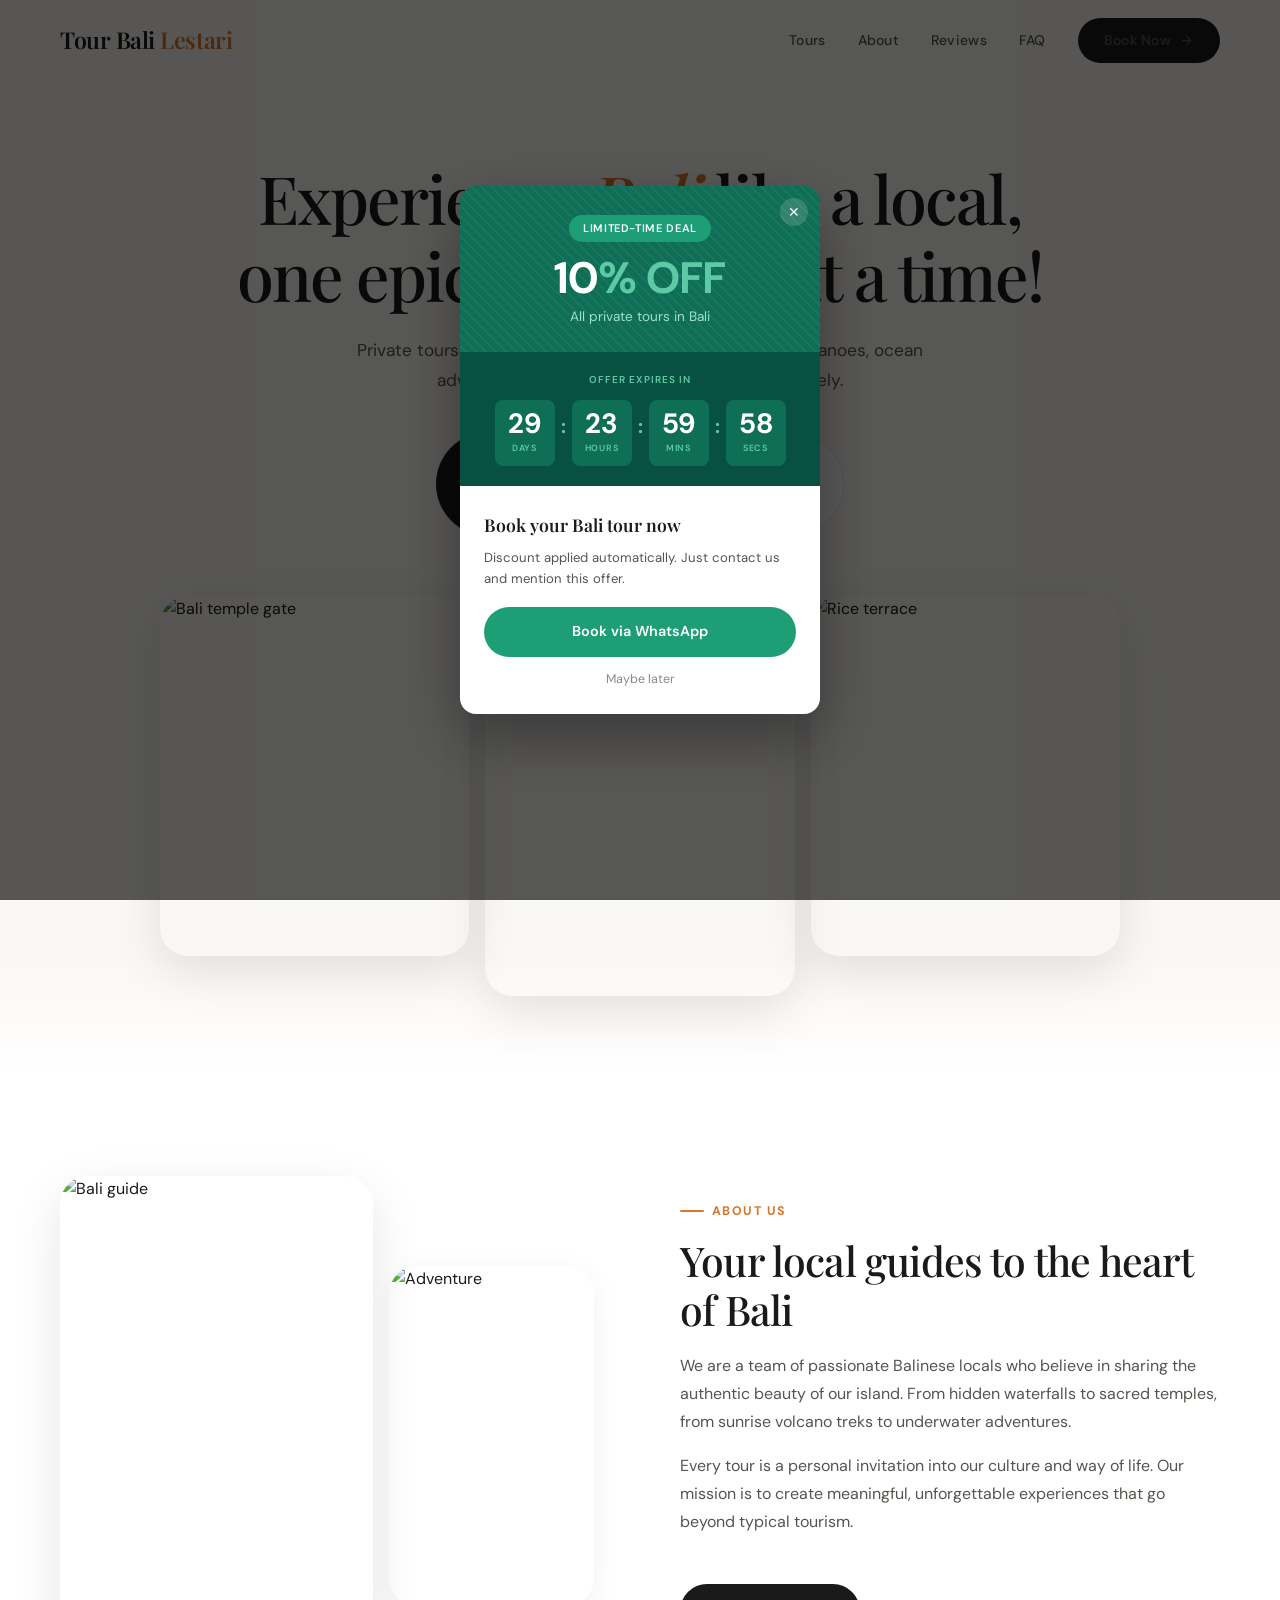
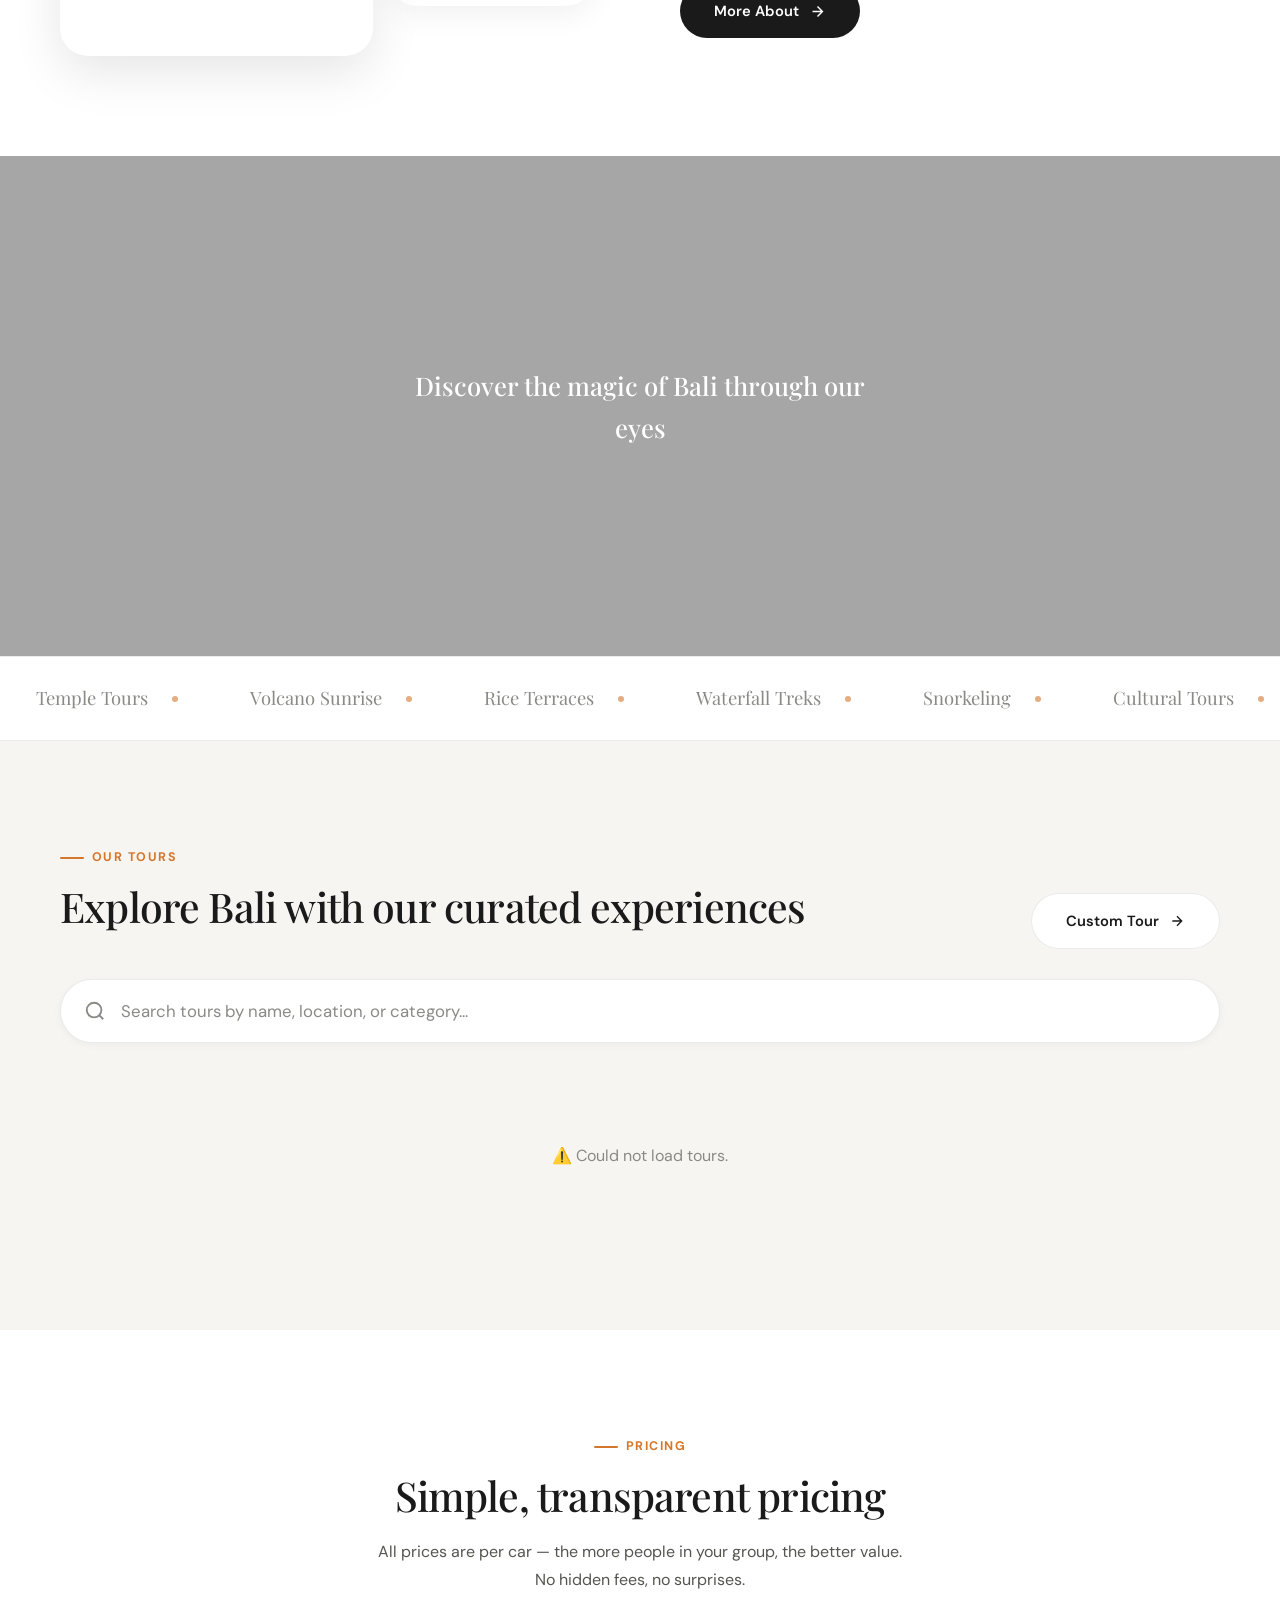
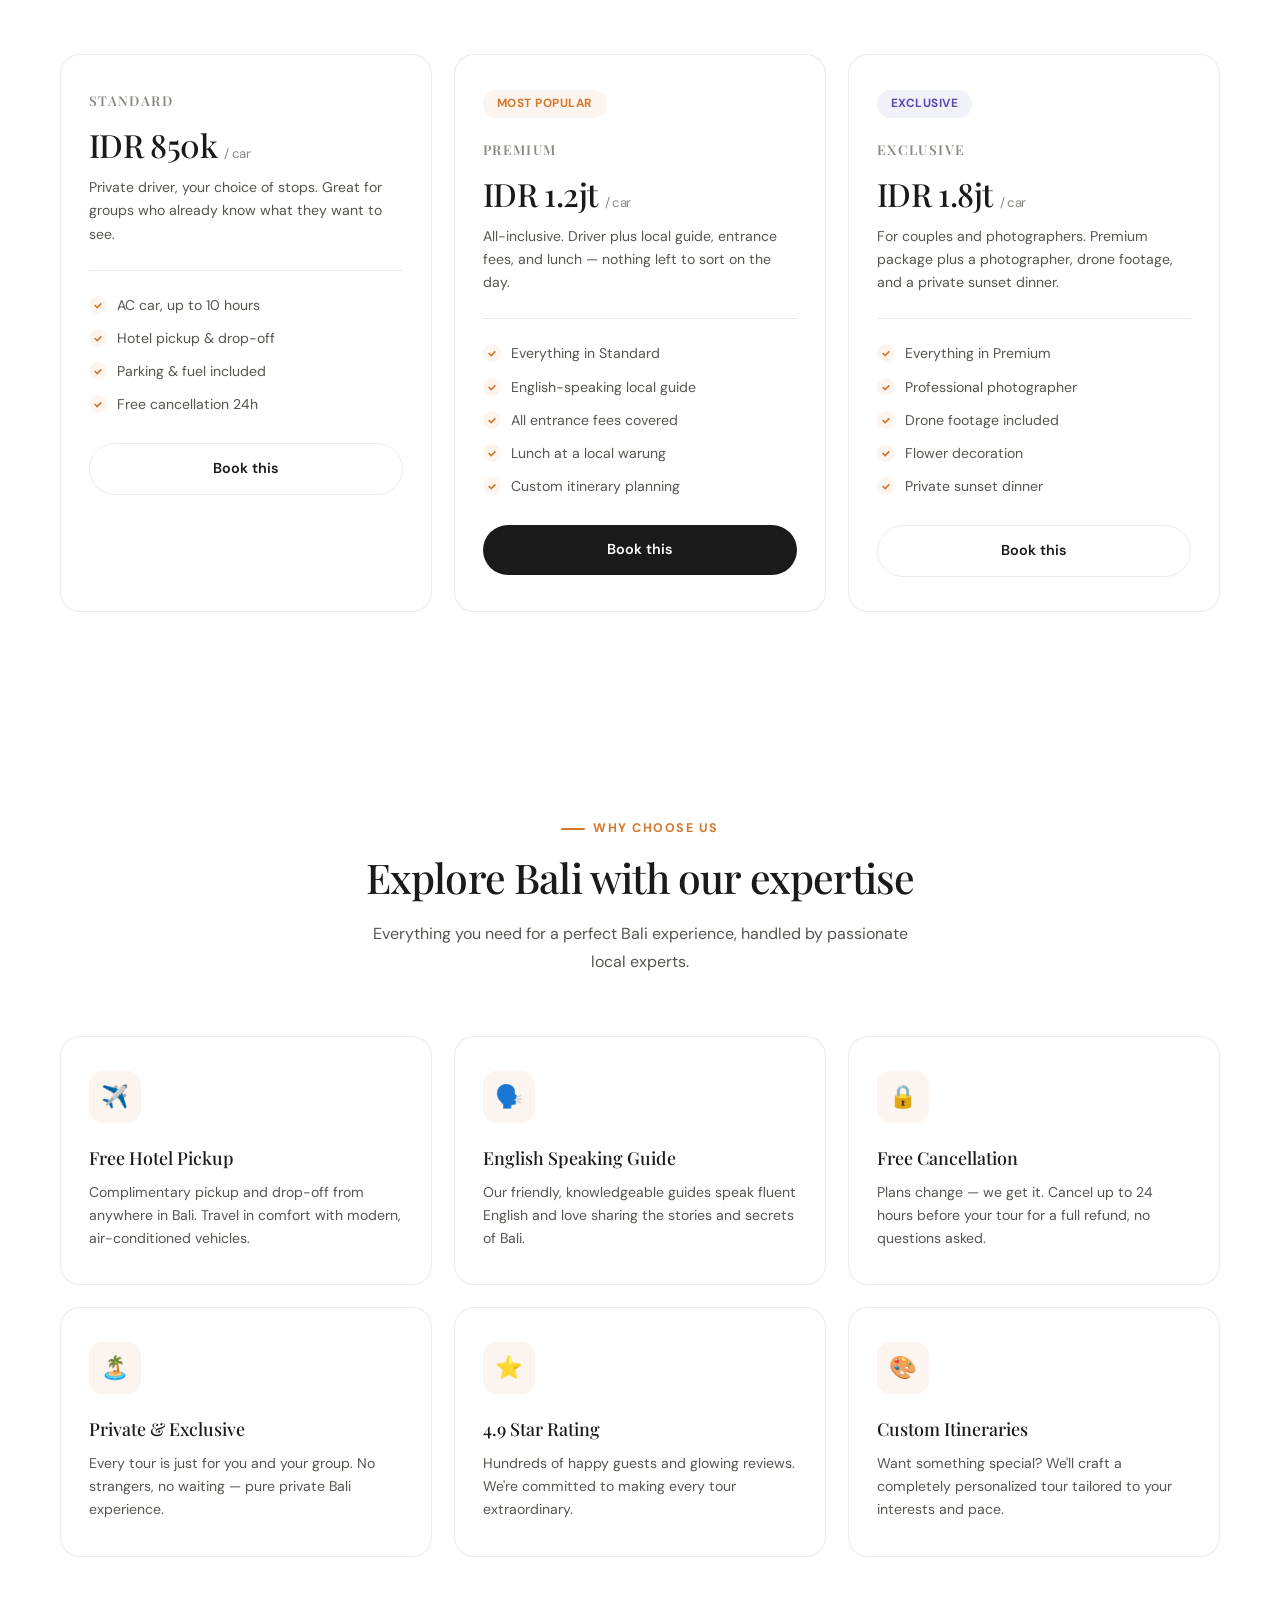
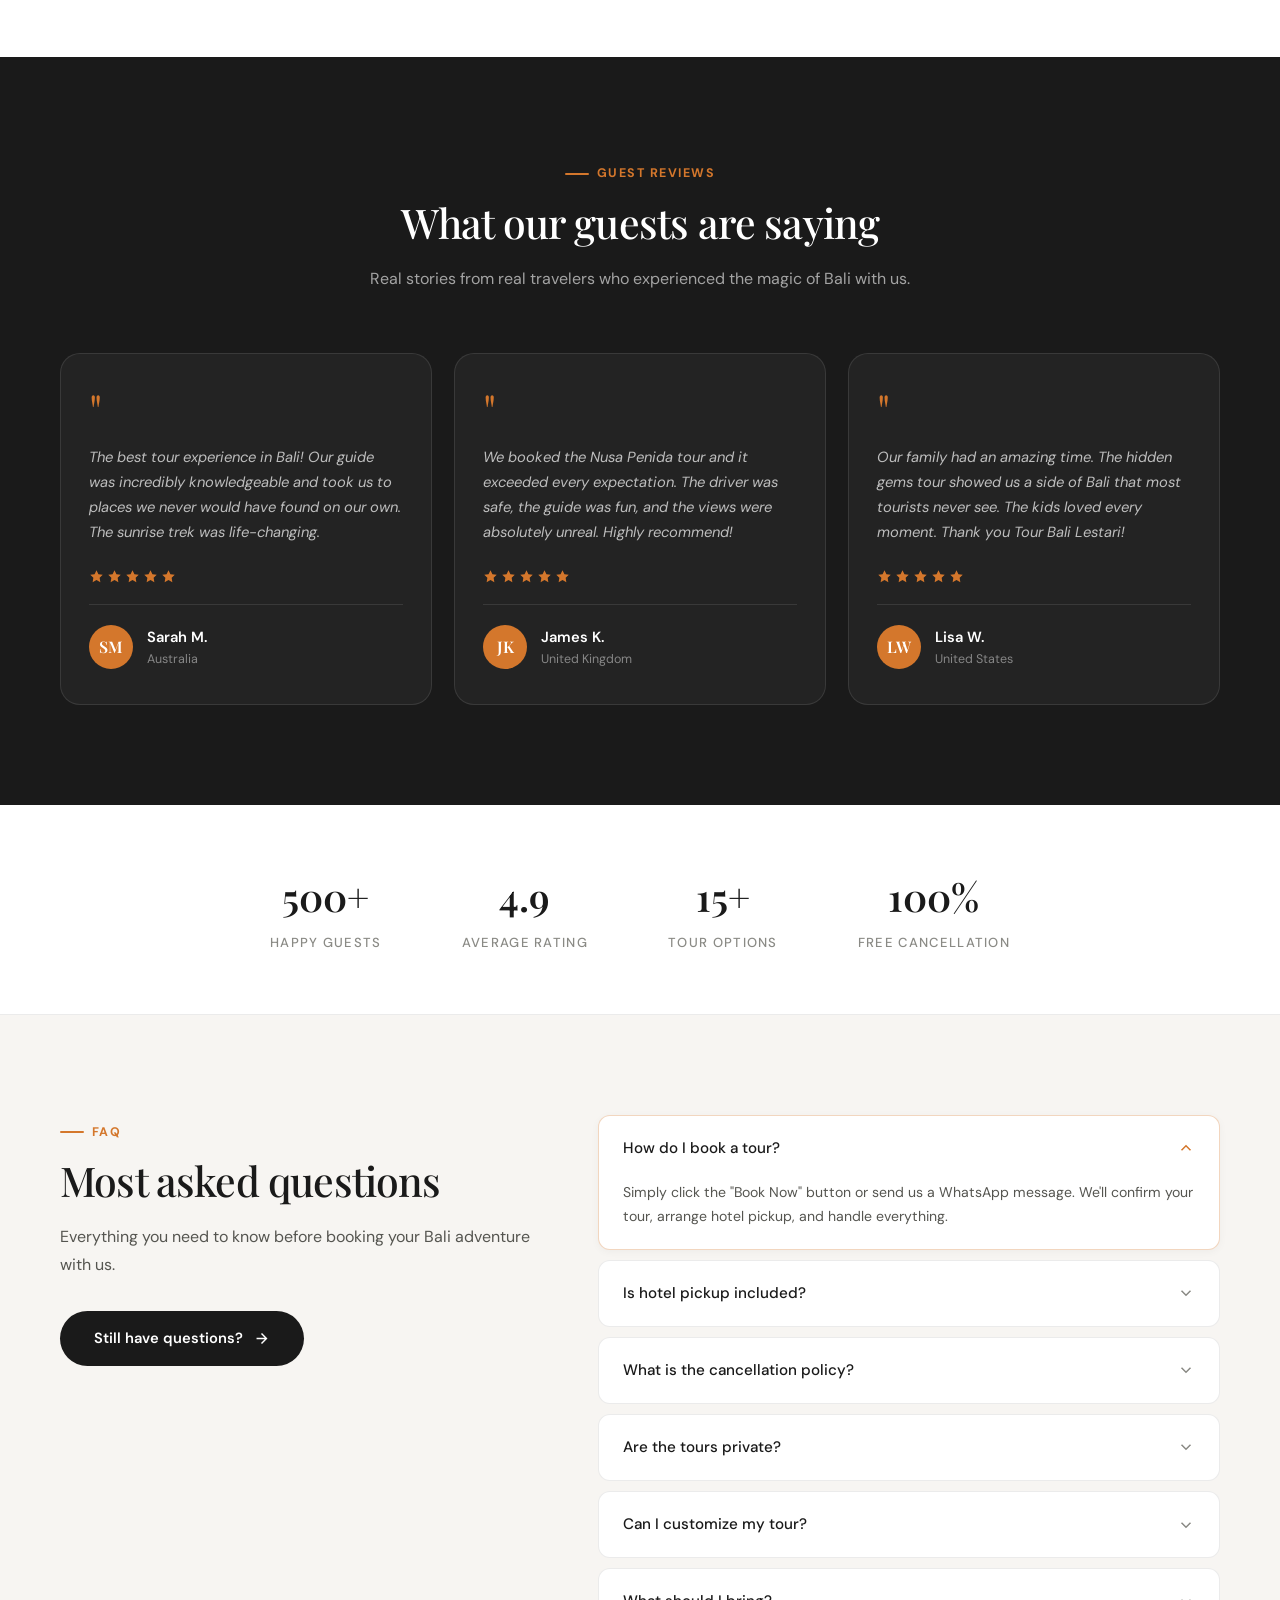
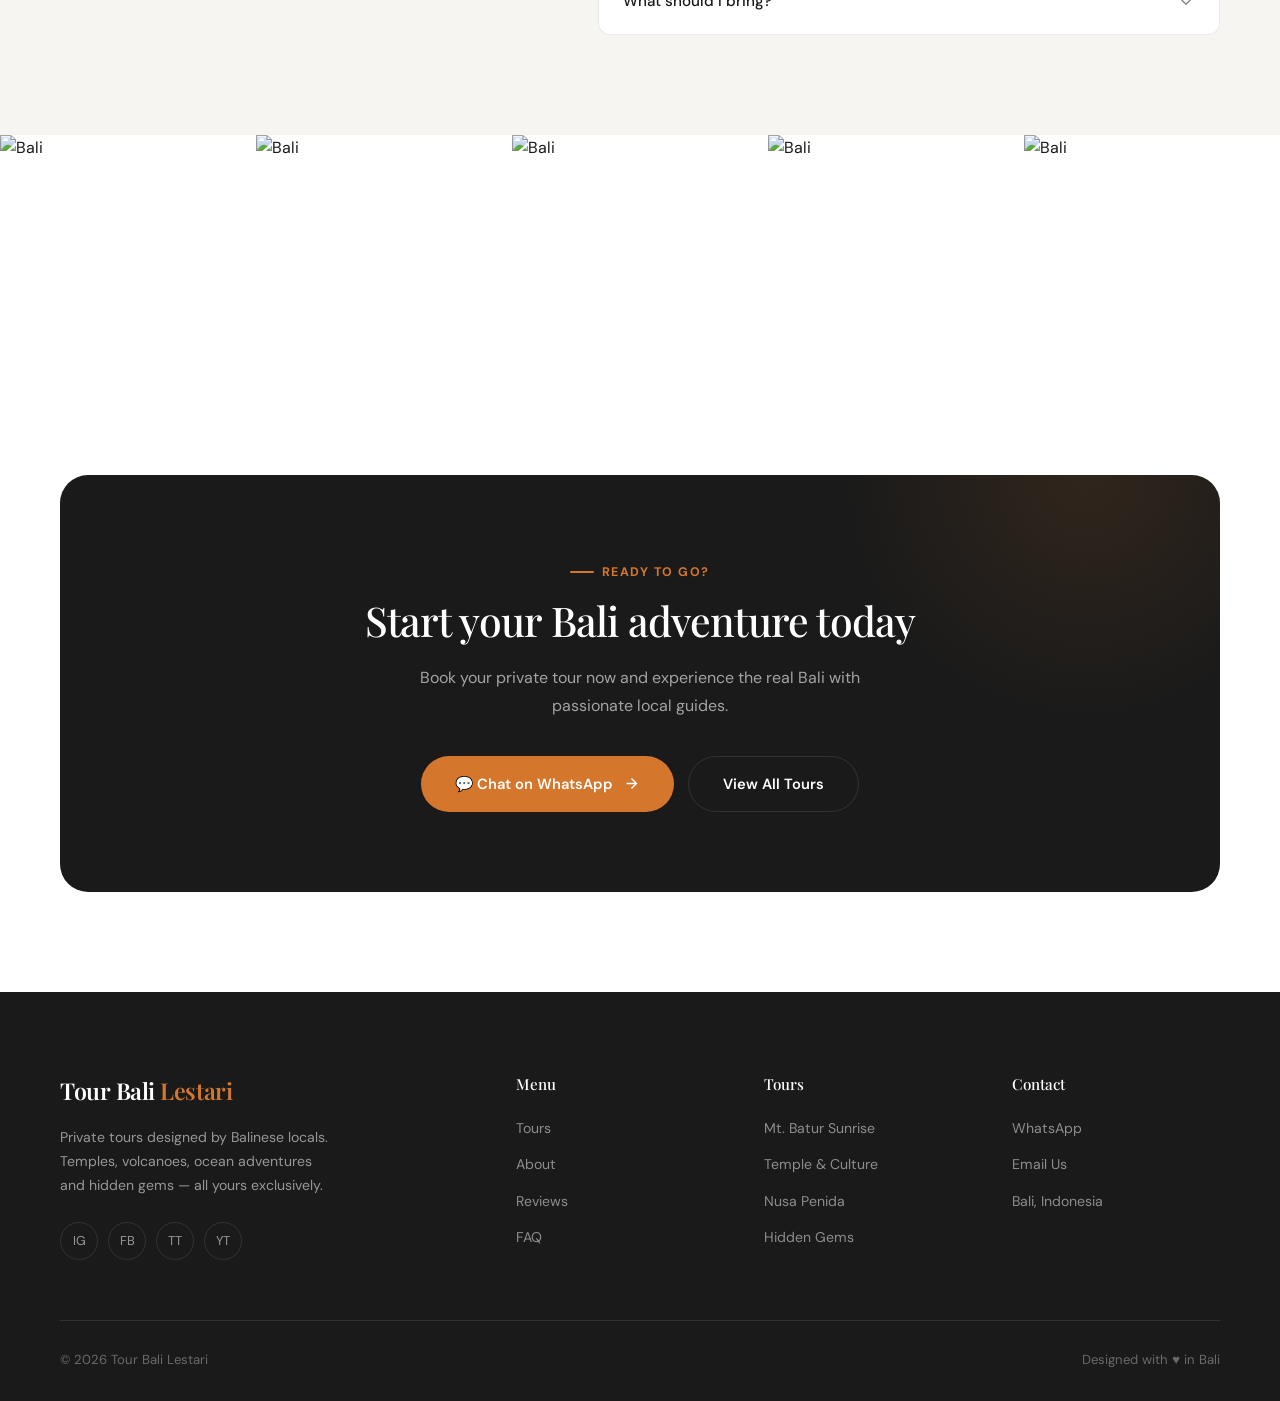
==== commit 94792125: "Add 10% discount popup modal with live countdown timer - Auto-opens after 2s, shown once per visitor" ====
--- a/index.html
+++ b/index.html
@@ -303,6 +303,37 @@
   </div>
 </footer>
 
+<!-- Popup -->
+<div class="popup-overlay" id="blPopup" onclick="if(event.target===this)closePopup()">
+  <div class="popup-modal">
+    <div class="popup-top">
+      <div class="popup-pattern"></div>
+      <button class="popup-close" onclick="closePopup()">✕</button>
+      <div class="popup-badge">Limited-time deal</div>
+      <div class="popup-discount">10<span>% OFF</span></div>
+      <div class="popup-sub">All private tours in Bali</div>
+    </div>
+    <div class="popup-mid">
+      <div class="popup-timer-label">Offer expires in</div>
+      <div class="popup-timer">
+        <div class="popup-block"><span class="popup-num" id="blDays">00</span><span class="popup-unit">Days</span></div>
+        <div class="popup-sep">:</div>
+        <div class="popup-block"><span class="popup-num" id="blHours">00</span><span class="popup-unit">Hours</span></div>
+        <div class="popup-sep">:</div>
+        <div class="popup-block"><span class="popup-num" id="blMins">00</span><span class="popup-unit">Mins</span></div>
+        <div class="popup-sep">:</div>
+        <div class="popup-block"><span class="popup-num" id="blSecs">00</span><span class="popup-unit">Secs</span></div>
+      </div>
+    </div>
+    <div class="popup-bot">
+      <div class="popup-bot-title">Book your Bali tour now</div>
+      <div class="popup-bot-desc">Discount applied automatically. Just contact us and mention this offer.</div>
+      <a href="https://wa.me/610452499051?text=Hi!+I+want+to+book+a+private+tour+and+claim+the+10%25+discount" target="_blank" class="popup-wa-btn" onclick="closePopup()">Book via WhatsApp</a>
+      <span class="popup-skip" onclick="closePopup()">Maybe later</span>
+    </div>
+  </div>
+</div>
+
 <script src="js/main.js"></script>
 </body>
 </html>
--- a/css/style.css
+++ b/css/style.css
@@ -243,6 +243,35 @@
 .insta-handle{color:var(--text-white);font-weight:600;font-size:.85rem}
 @media(max-width:768px){.insta-grid{grid-template-columns:repeat(3,1fr)}.insta-item:nth-child(n+4){display:none}}
 
+/* popup */
+.popup-overlay{position:fixed;inset:0;background:rgba(0,0,0,.65);z-index:9999;display:flex;align-items:center;justify-content:center;padding:20px;opacity:0;transition:opacity .3s ease;pointer-events:none}
+.popup-overlay.active{opacity:1;pointer-events:all}
+.popup-modal{width:100%;max-width:360px;border-radius:16px;overflow:hidden;font-family:var(--font-body);transform:translateY(20px) scale(.97);transition:transform .3s ease;box-shadow:0 24px 60px rgba(0,0,0,.35)}
+.popup-overlay.active .popup-modal{transform:translateY(0) scale(1)}
+.popup-top{background:#0F6E56;padding:28px 24px 24px;position:relative;text-align:center}
+.popup-pattern{position:absolute;inset:0;opacity:.06;background-image:repeating-linear-gradient(45deg,#fff 0,#fff 1px,transparent 0,transparent 50%);background-size:10px 10px;pointer-events:none}
+.popup-close{position:absolute;top:12px;right:12px;width:28px;height:28px;border-radius:50%;background:rgba(255,255,255,.15);border:none;color:#fff;font-size:.9rem;cursor:pointer;display:flex;align-items:center;justify-content:center;transition:background .15s ease;z-index:1}
+.popup-close:hover{background:rgba(255,255,255,.3)}
+.popup-badge{display:inline-block;padding:4px 14px;background:#1D9E75;color:#fff;font-size:11px;font-weight:600;border-radius:100px;letter-spacing:.06em;text-transform:uppercase;margin-bottom:14px;position:relative}
+.popup-discount{font-size:44px;font-weight:700;color:#fff;line-height:1;margin-bottom:6px;position:relative}
+.popup-discount span{color:#5DCAA5}
+.popup-sub{font-size:.85rem;color:#9FE1CB;position:relative}
+.popup-mid{background:#085041;padding:20px 24px}
+.popup-timer-label{font-size:10px;font-weight:600;color:#5DCAA5;text-transform:uppercase;letter-spacing:.1em;text-align:center;margin-bottom:12px}
+.popup-timer{display:flex;align-items:center;justify-content:center;gap:6px}
+.popup-block{background:#0F6E56;border-radius:8px;padding:10px 12px;text-align:center;min-width:60px}
+.popup-num{font-size:28px;font-weight:700;color:#fff;line-height:1;display:block}
+.popup-unit{font-size:9px;font-weight:600;color:#5DCAA5;text-transform:uppercase;letter-spacing:.08em;margin-top:3px;display:block}
+.popup-sep{font-size:20px;font-weight:700;color:#5DCAA5;margin-bottom:14px}
+.popup-bot{background:#fff;padding:24px}
+.popup-bot-title{font-family:var(--font-display);font-size:1.1rem;font-weight:600;color:var(--text-dark);margin-bottom:8px}
+.popup-bot-desc{font-size:.82rem;color:var(--text-body);line-height:1.6;margin-bottom:18px}
+.popup-wa-btn{display:block;width:100%;padding:13px;background:#1D9E75;color:#fff;font-size:.9rem;font-weight:600;border-radius:100px;border:none;cursor:pointer;text-align:center;text-decoration:none;transition:opacity .15s ease;font-family:var(--font-body)}
+.popup-wa-btn:hover{opacity:.85}
+.popup-skip{display:block;text-align:center;margin-top:12px;font-size:.78rem;color:var(--text-muted);cursor:pointer;transition:color .15s ease}
+.popup-skip:hover{color:var(--text-dark)}
+@media(max-width:400px){.popup-block{min-width:52px;padding:8px}.popup-num{font-size:22px}.popup-discount{font-size:36px}}
+
 .footer{background:var(--bg-dark);padding:80px 0 30px;color:var(--text-white)}
 .footer-grid{display:grid;grid-template-columns:2fr 1fr 1fr 1fr;gap:40px;margin-bottom:60px}
 .footer-brand .logo{margin-bottom:16px;display:inline-block;color:var(--text-white)}
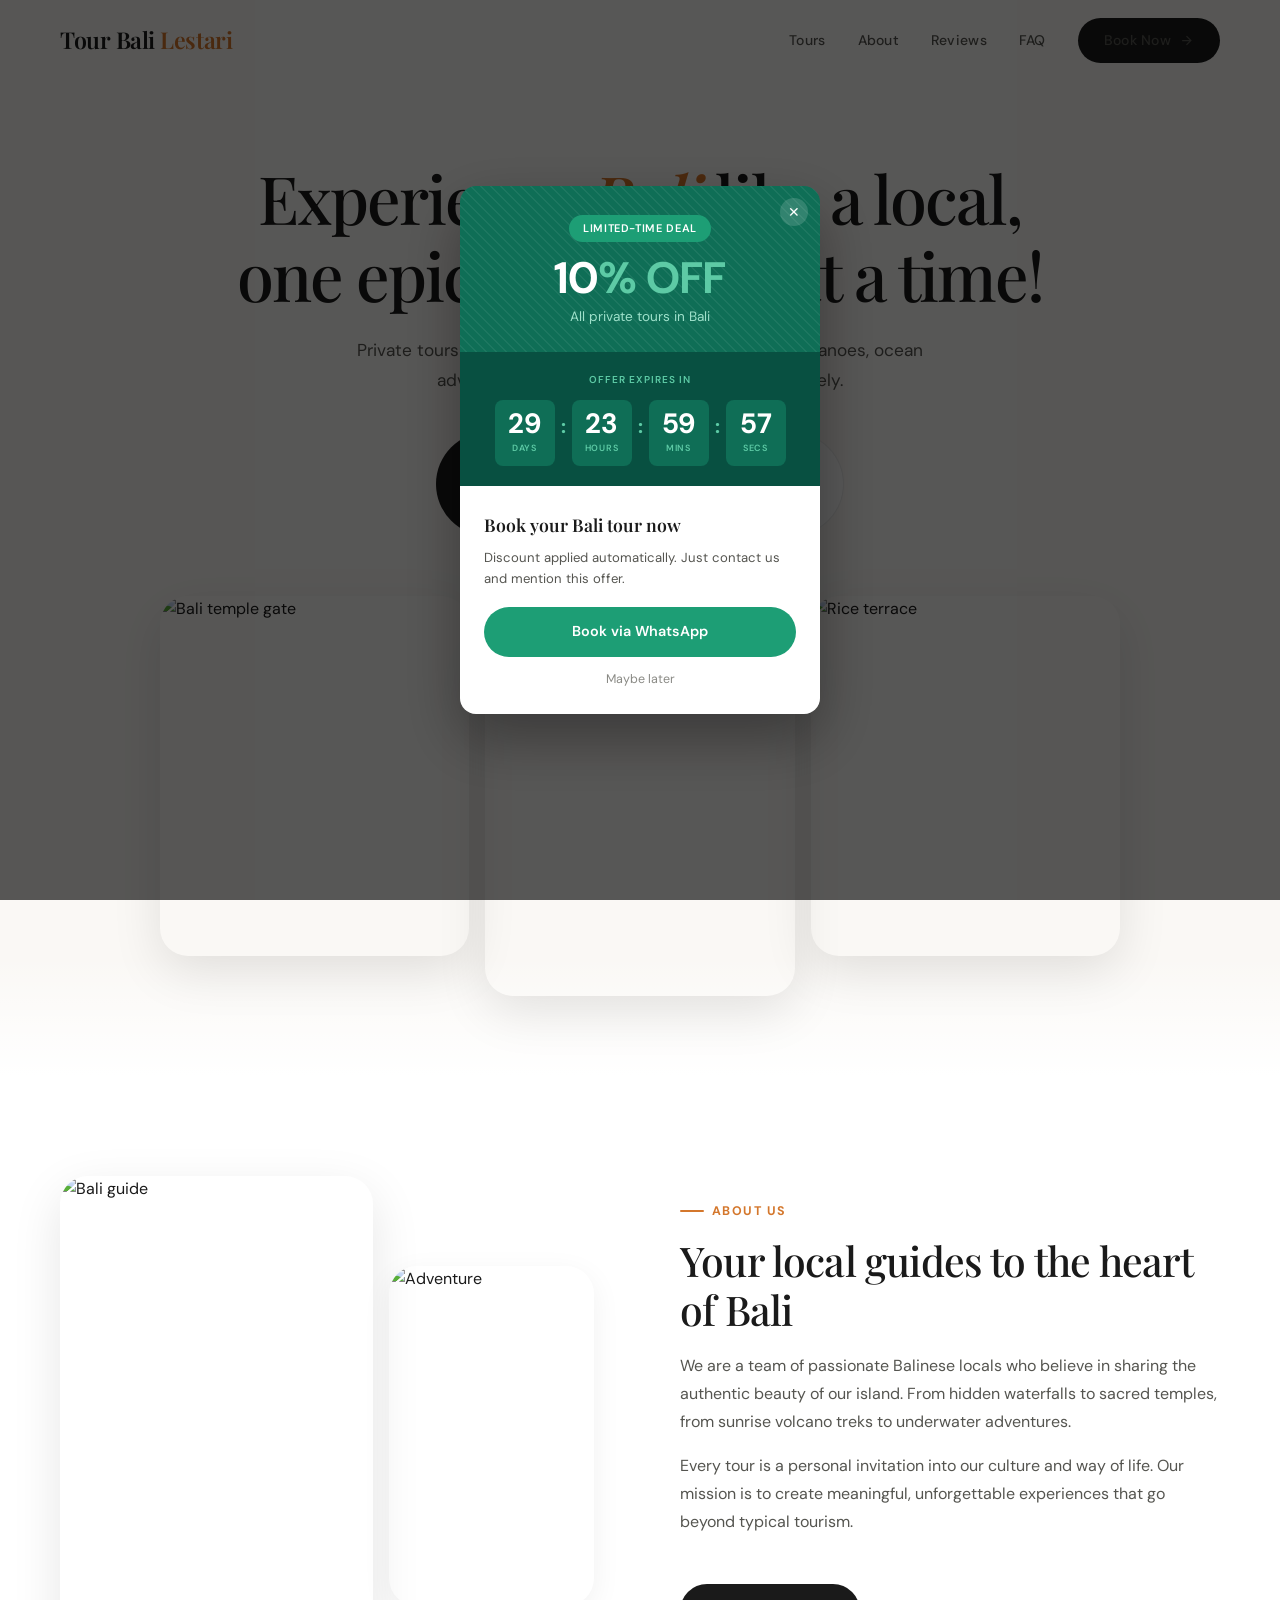
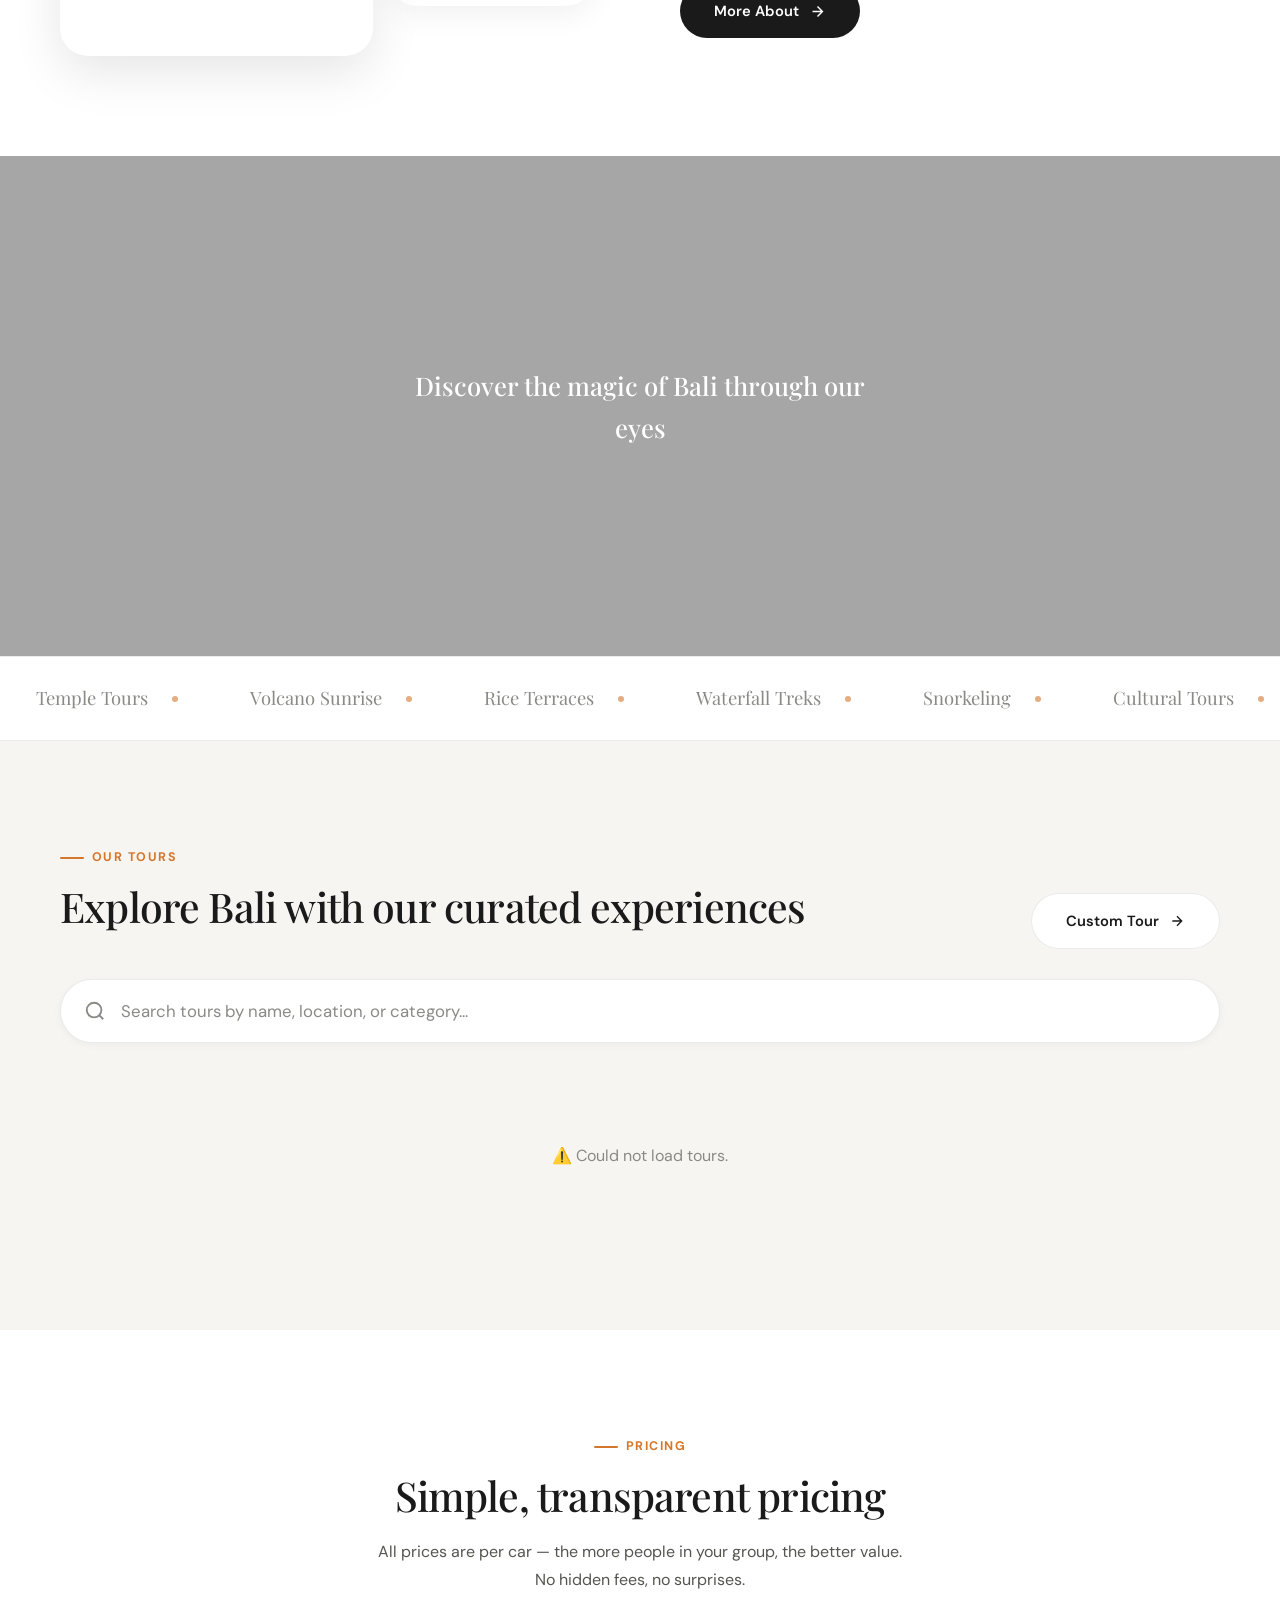
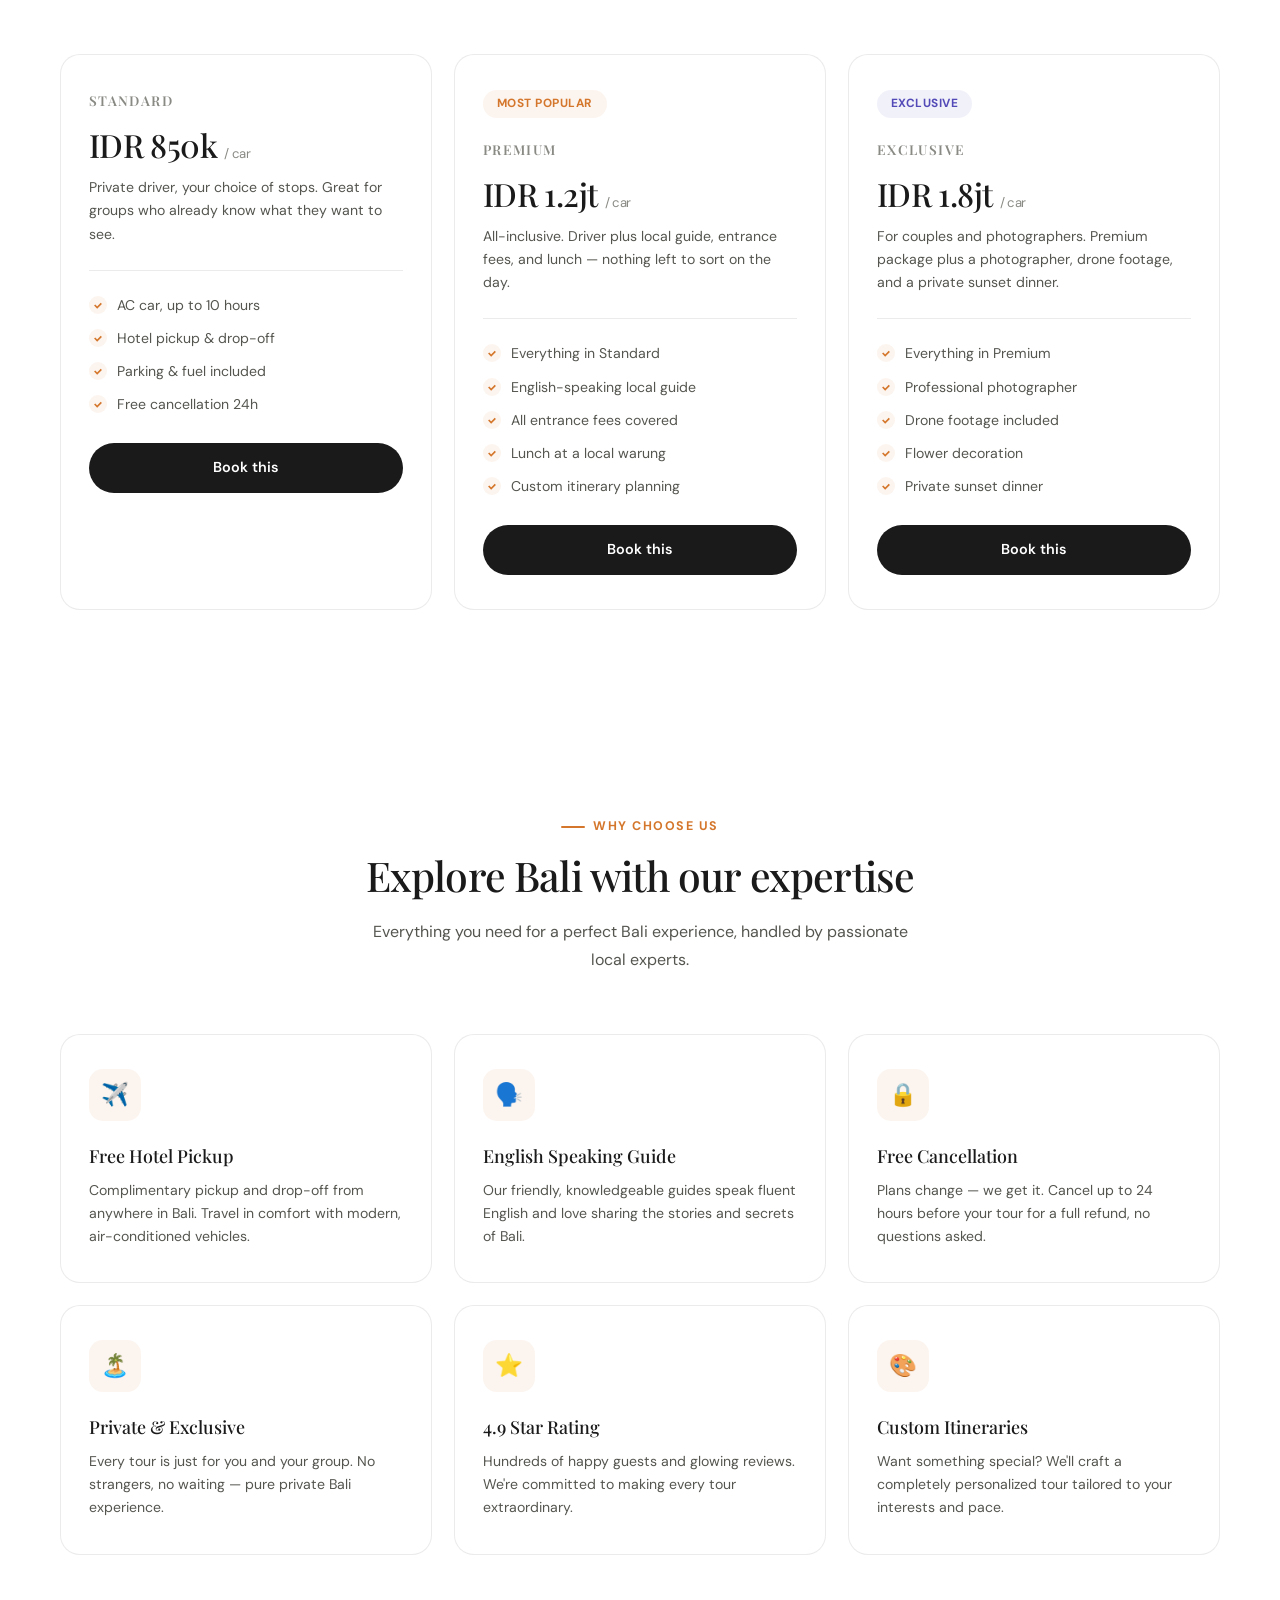
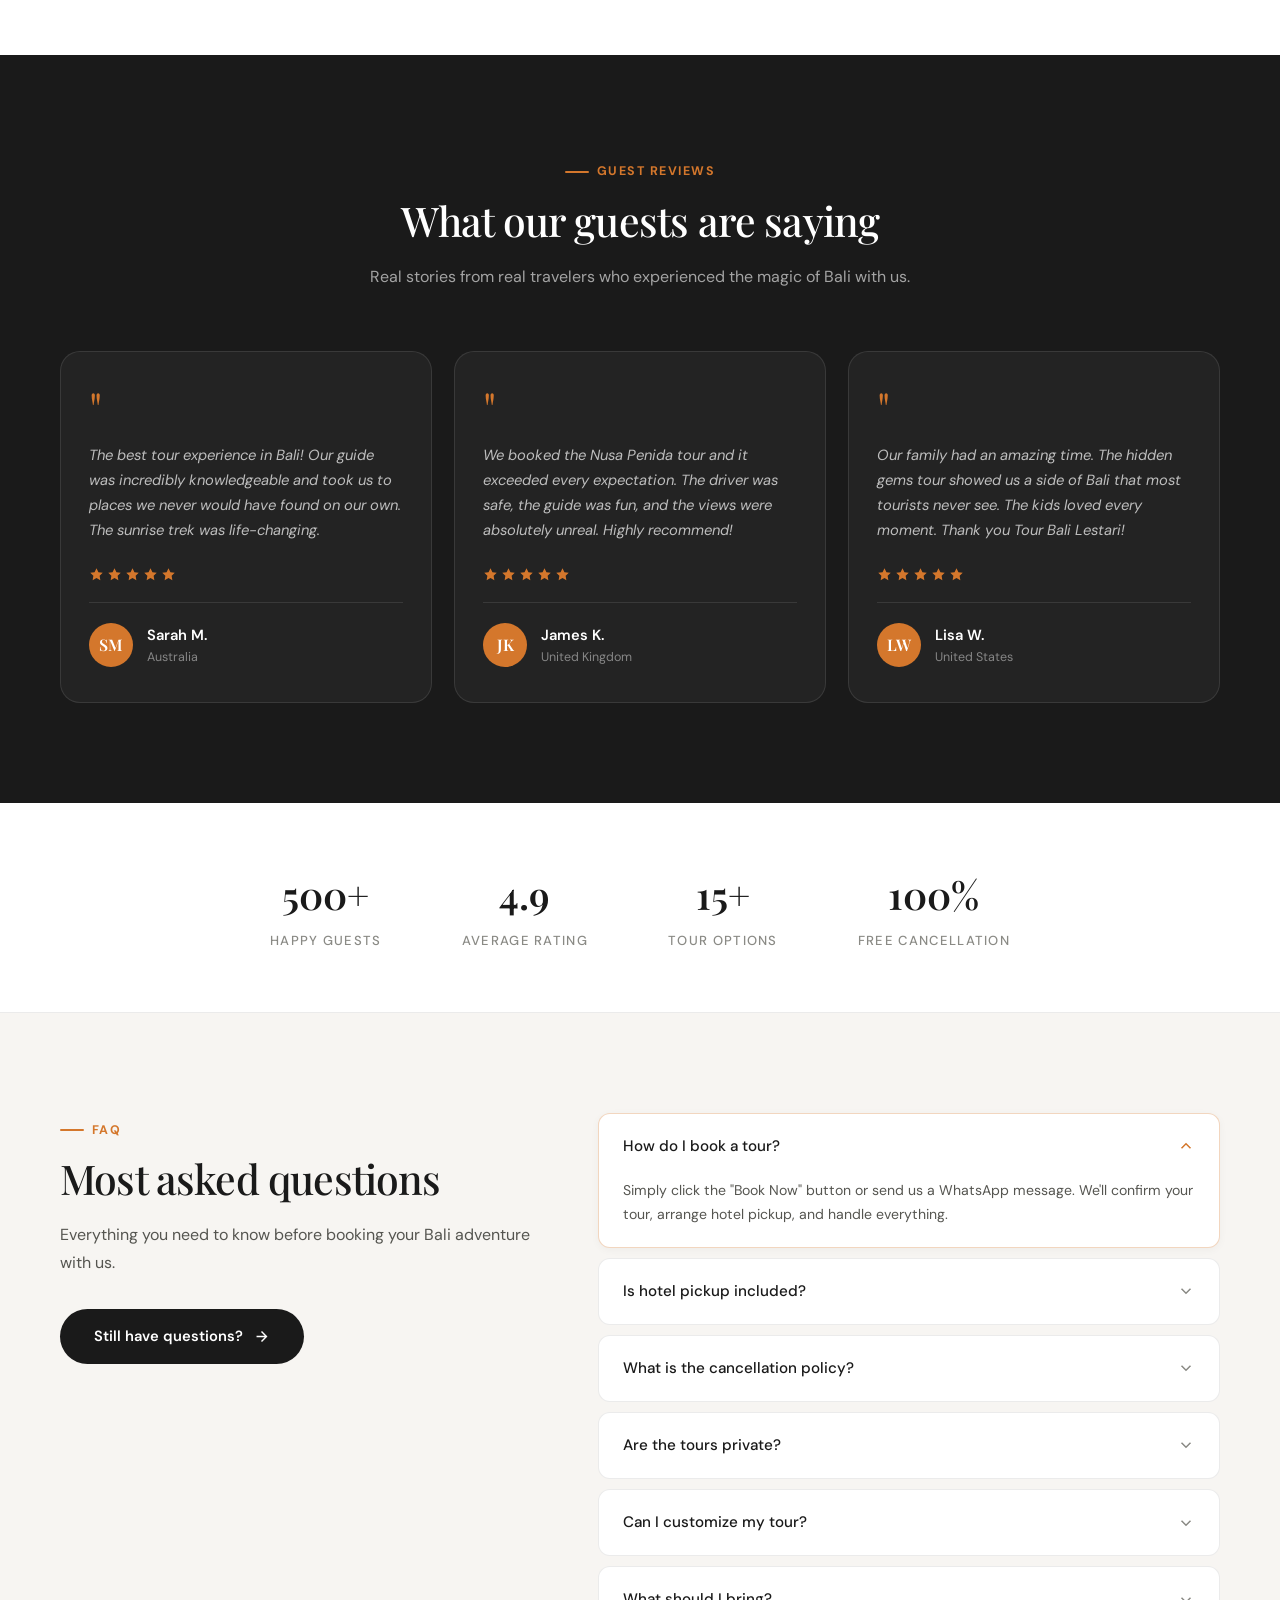
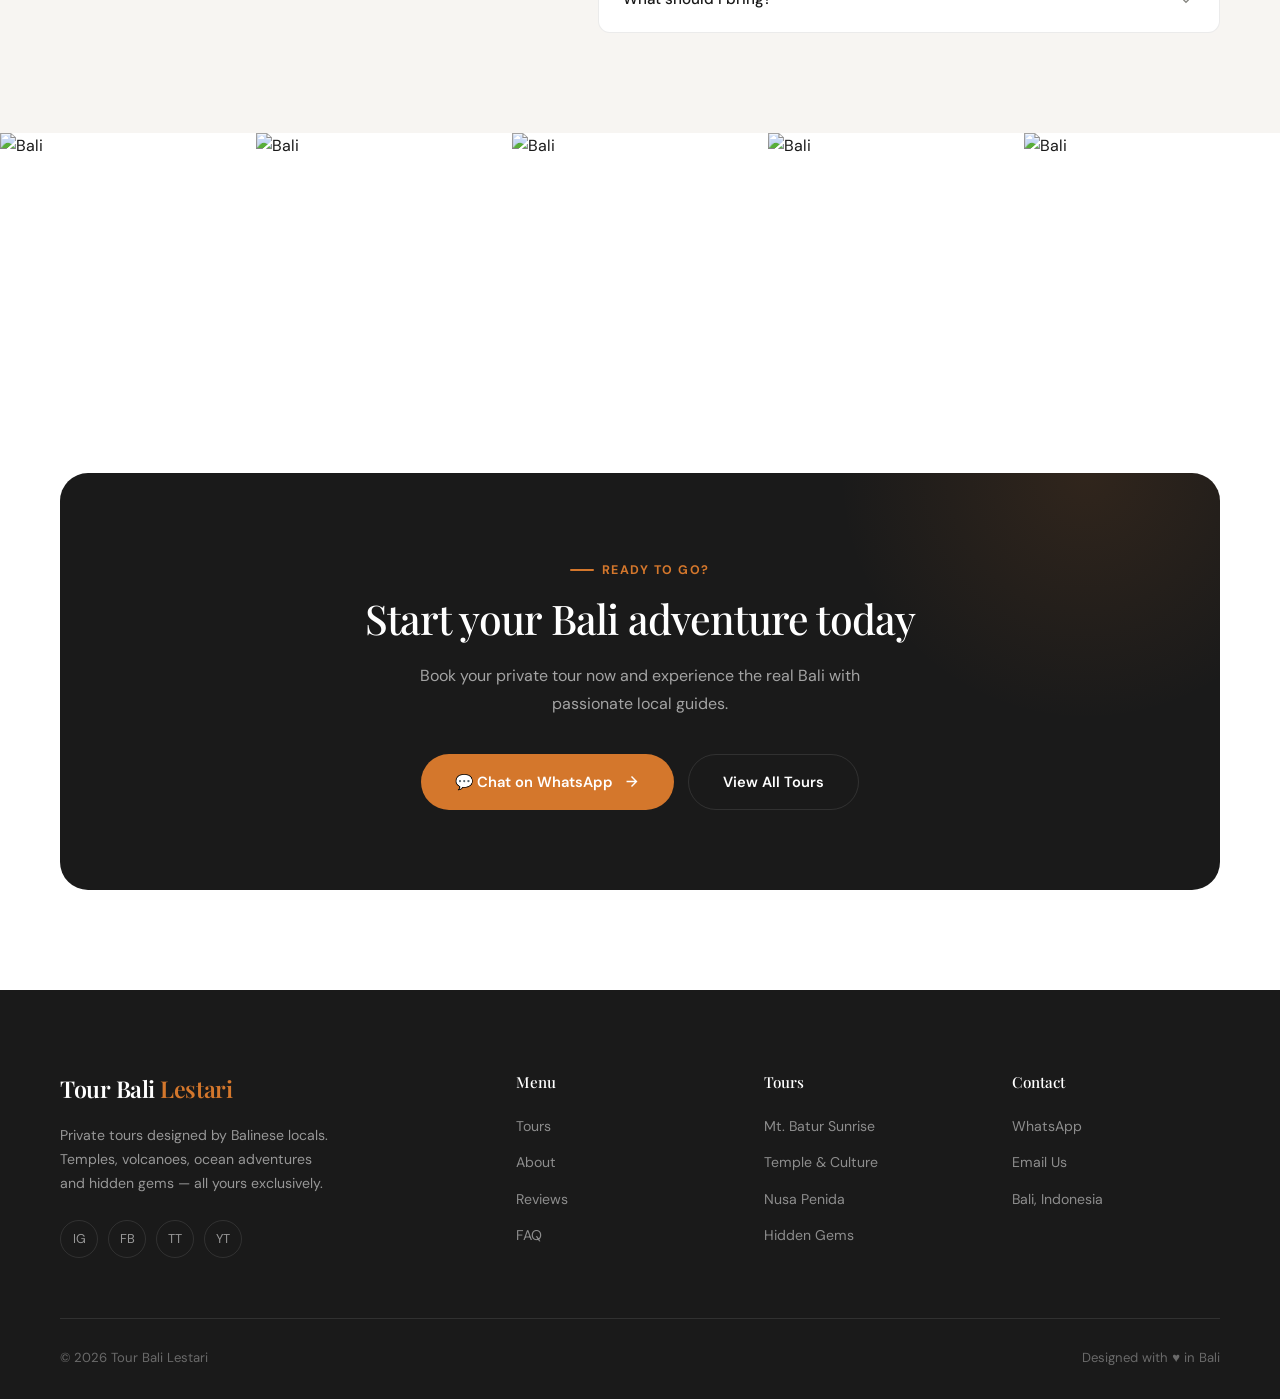
==== commit 6274a8b1: "Show popup every visit, unify pricing buttons to black Co-Authored-By: Claude Sonnet 4.6 <noreply@an" ====
--- a/index.html
+++ b/index.html
@@ -146,7 +146,7 @@
             Free cancellation 24h
           </div>
         </div>
-        <a href="https://wa.me/610452499051" target="_blank" class="pricing-btn pricing-btn-outline">Book this</a>
+        <a href="https://wa.me/610452499051" target="_blank" class="pricing-btn pricing-btn-dark">Book this</a>
       </div>
 
       <!-- Premium -->
@@ -210,7 +210,7 @@
             Private sunset dinner
           </div>
         </div>
-        <a href="https://wa.me/610452499051" target="_blank" class="pricing-btn pricing-btn-outline">Book this</a>
+        <a href="https://wa.me/610452499051" target="_blank" class="pricing-btn pricing-btn-dark">Book this</a>
       </div>
 
     </div>
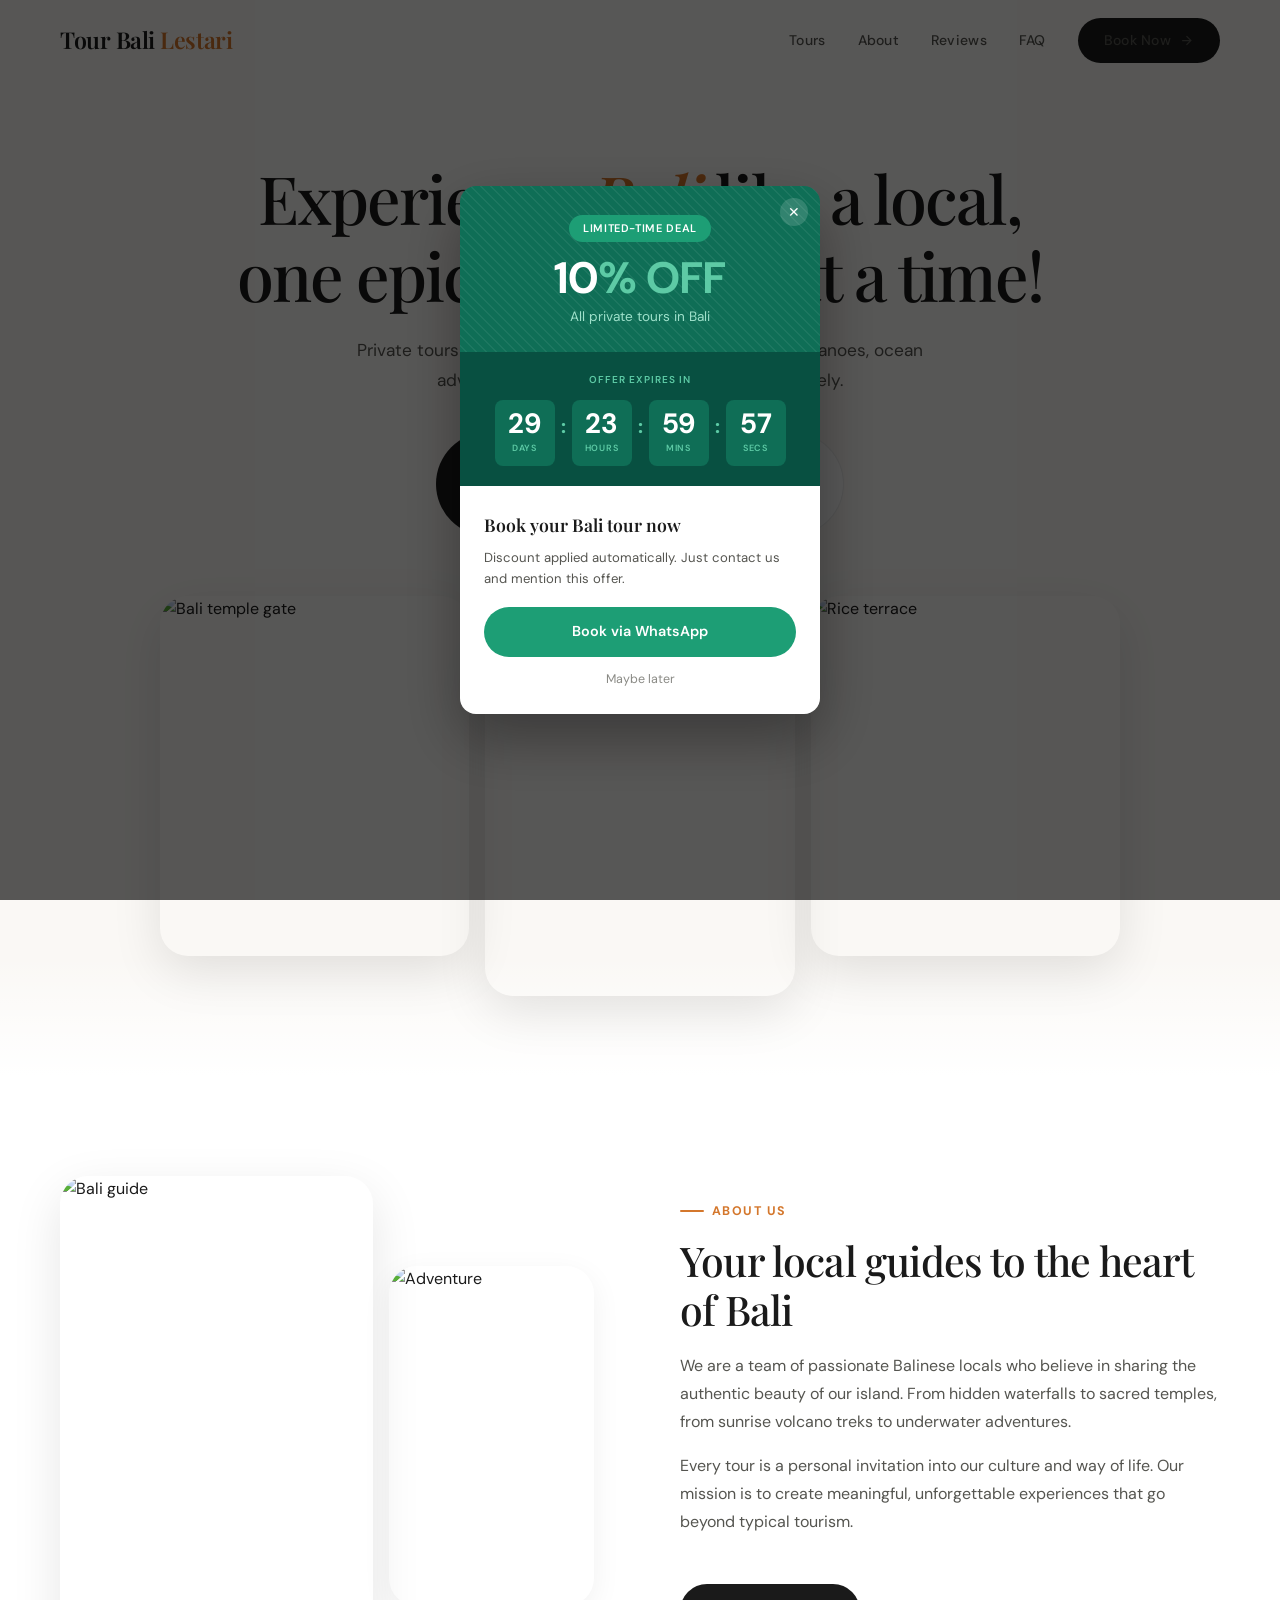
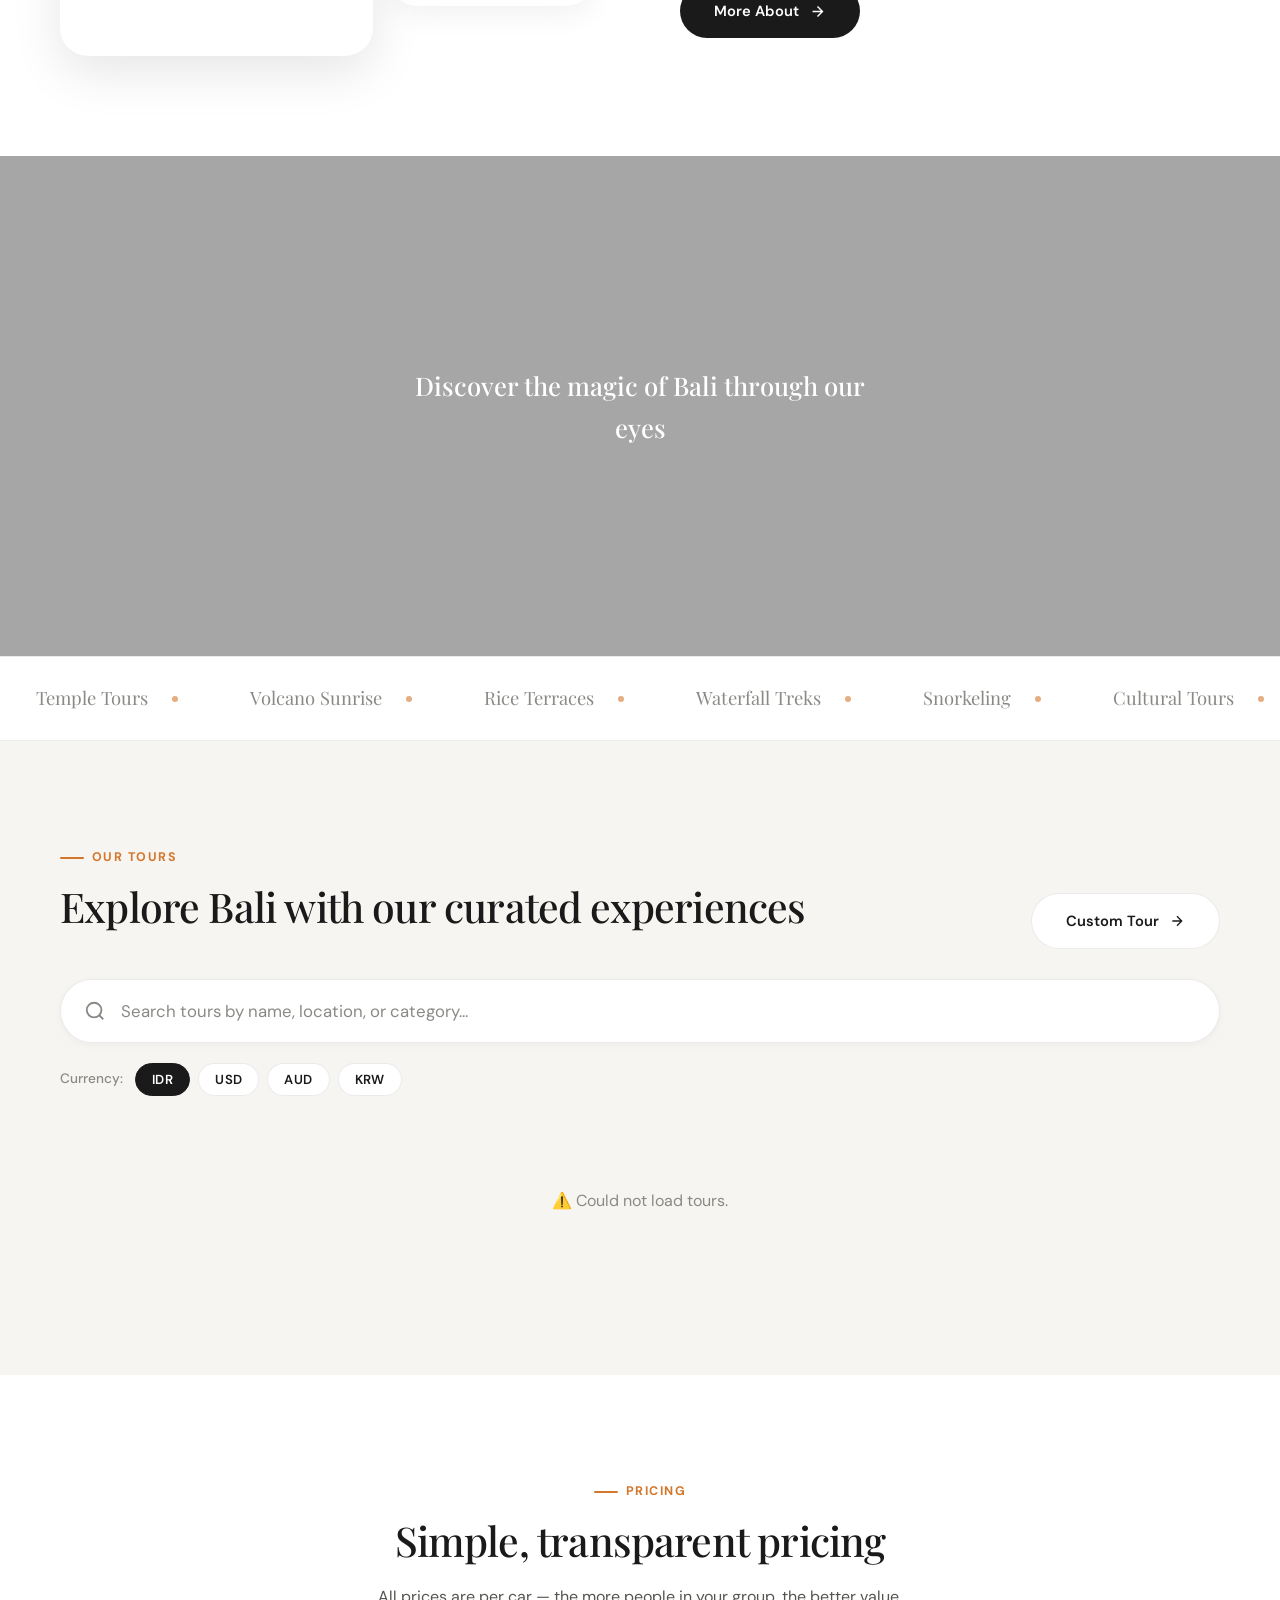
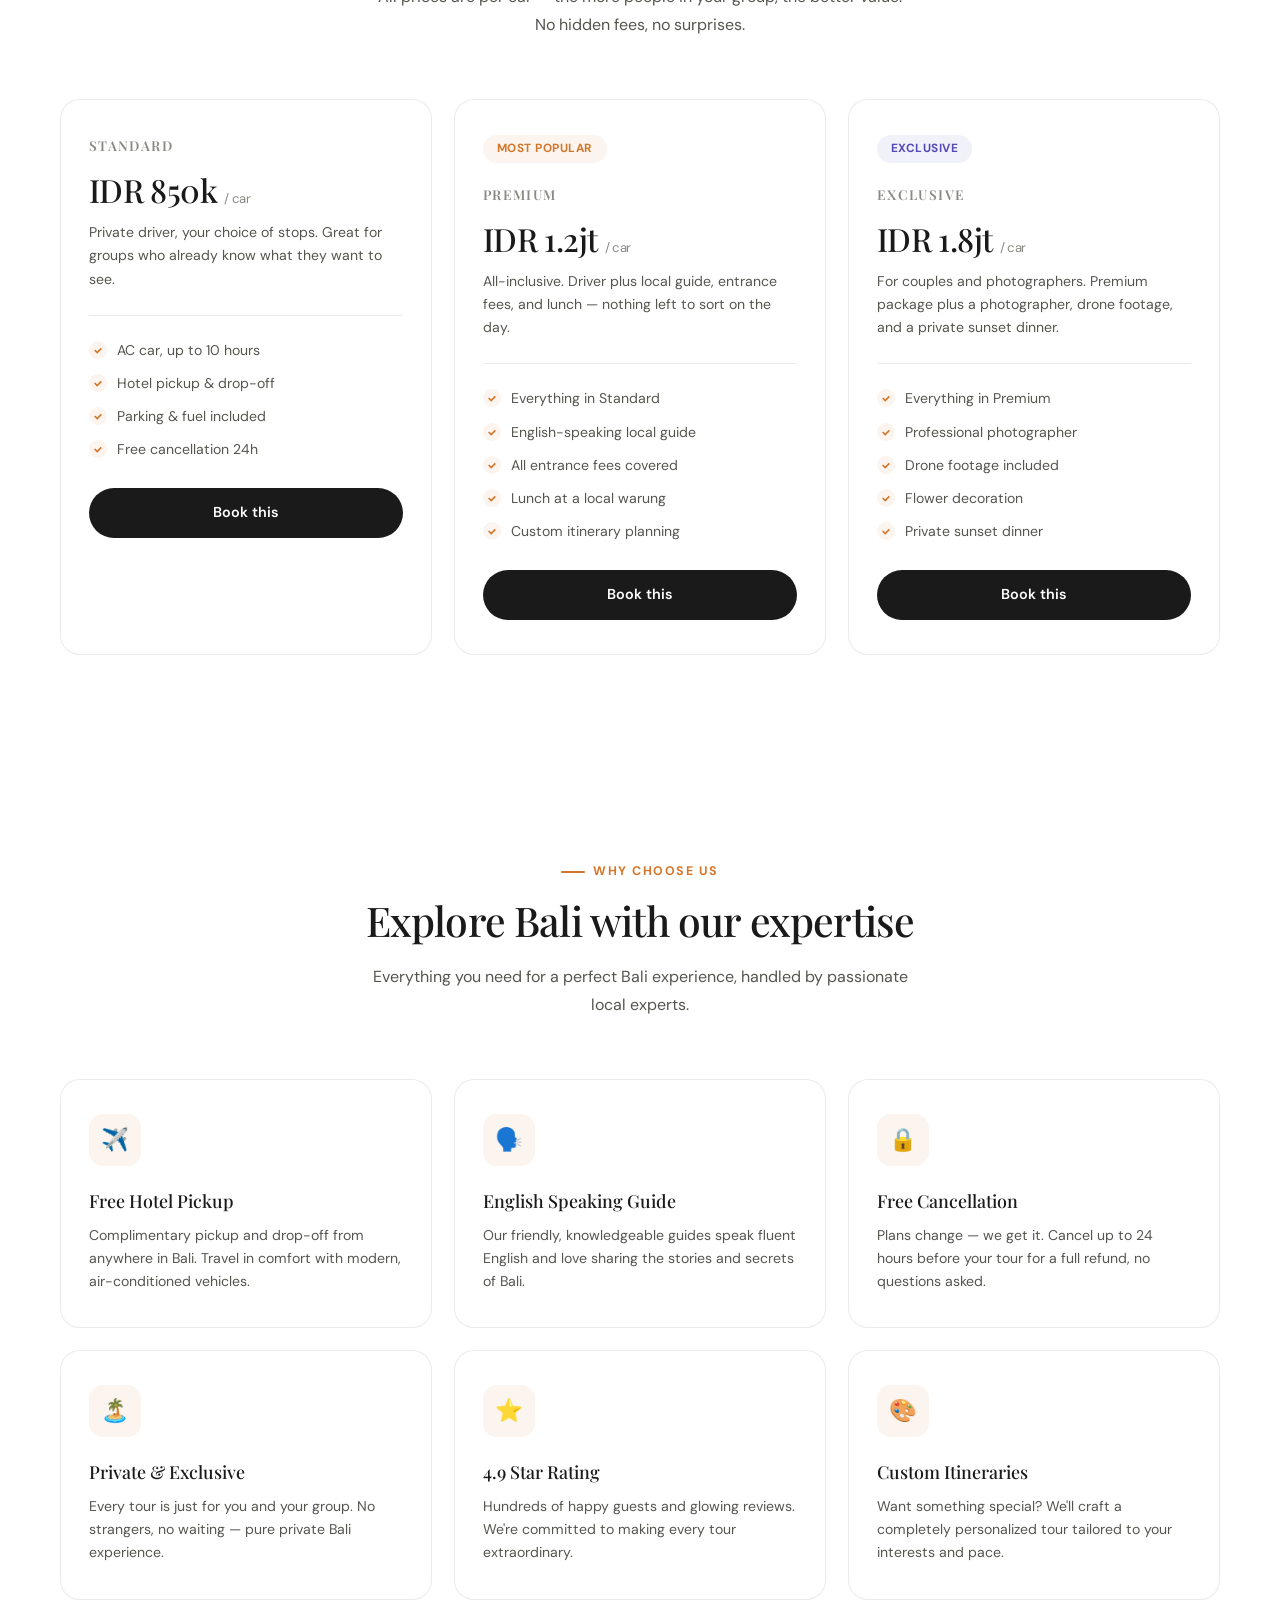
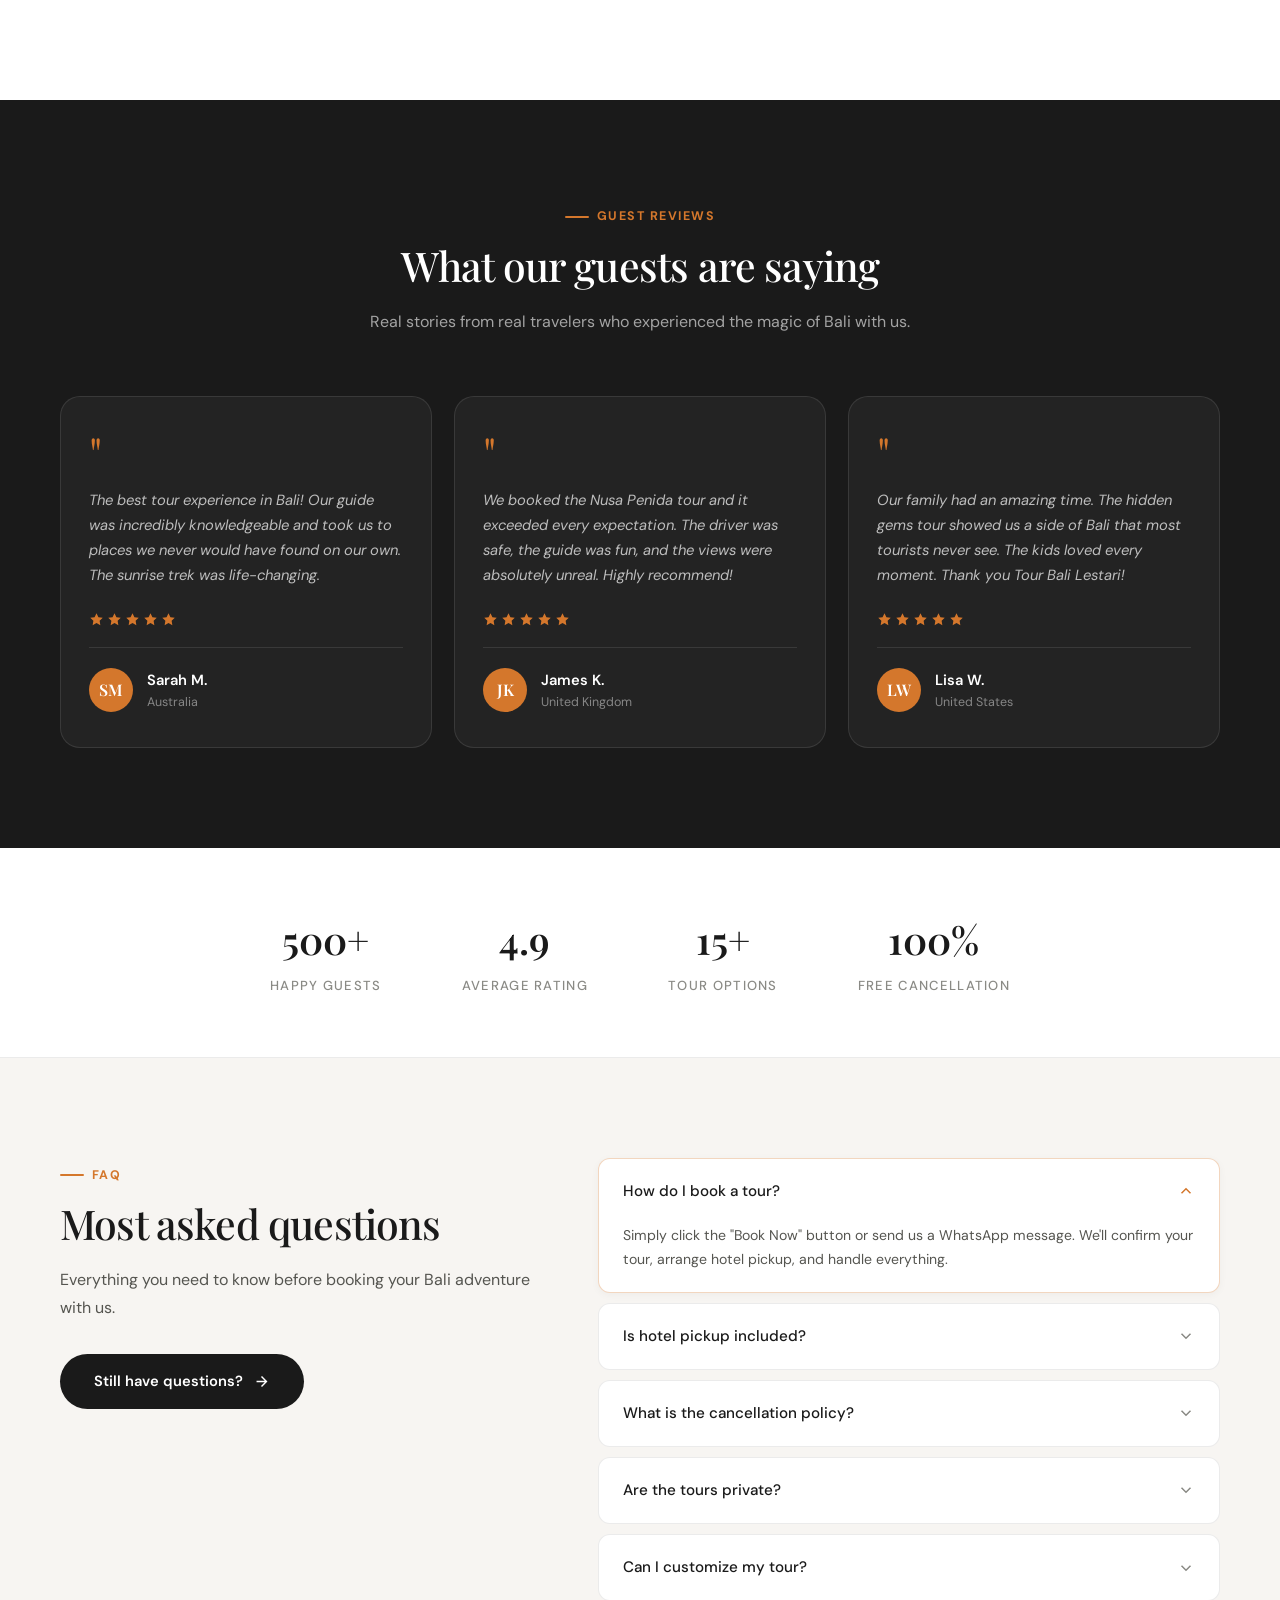
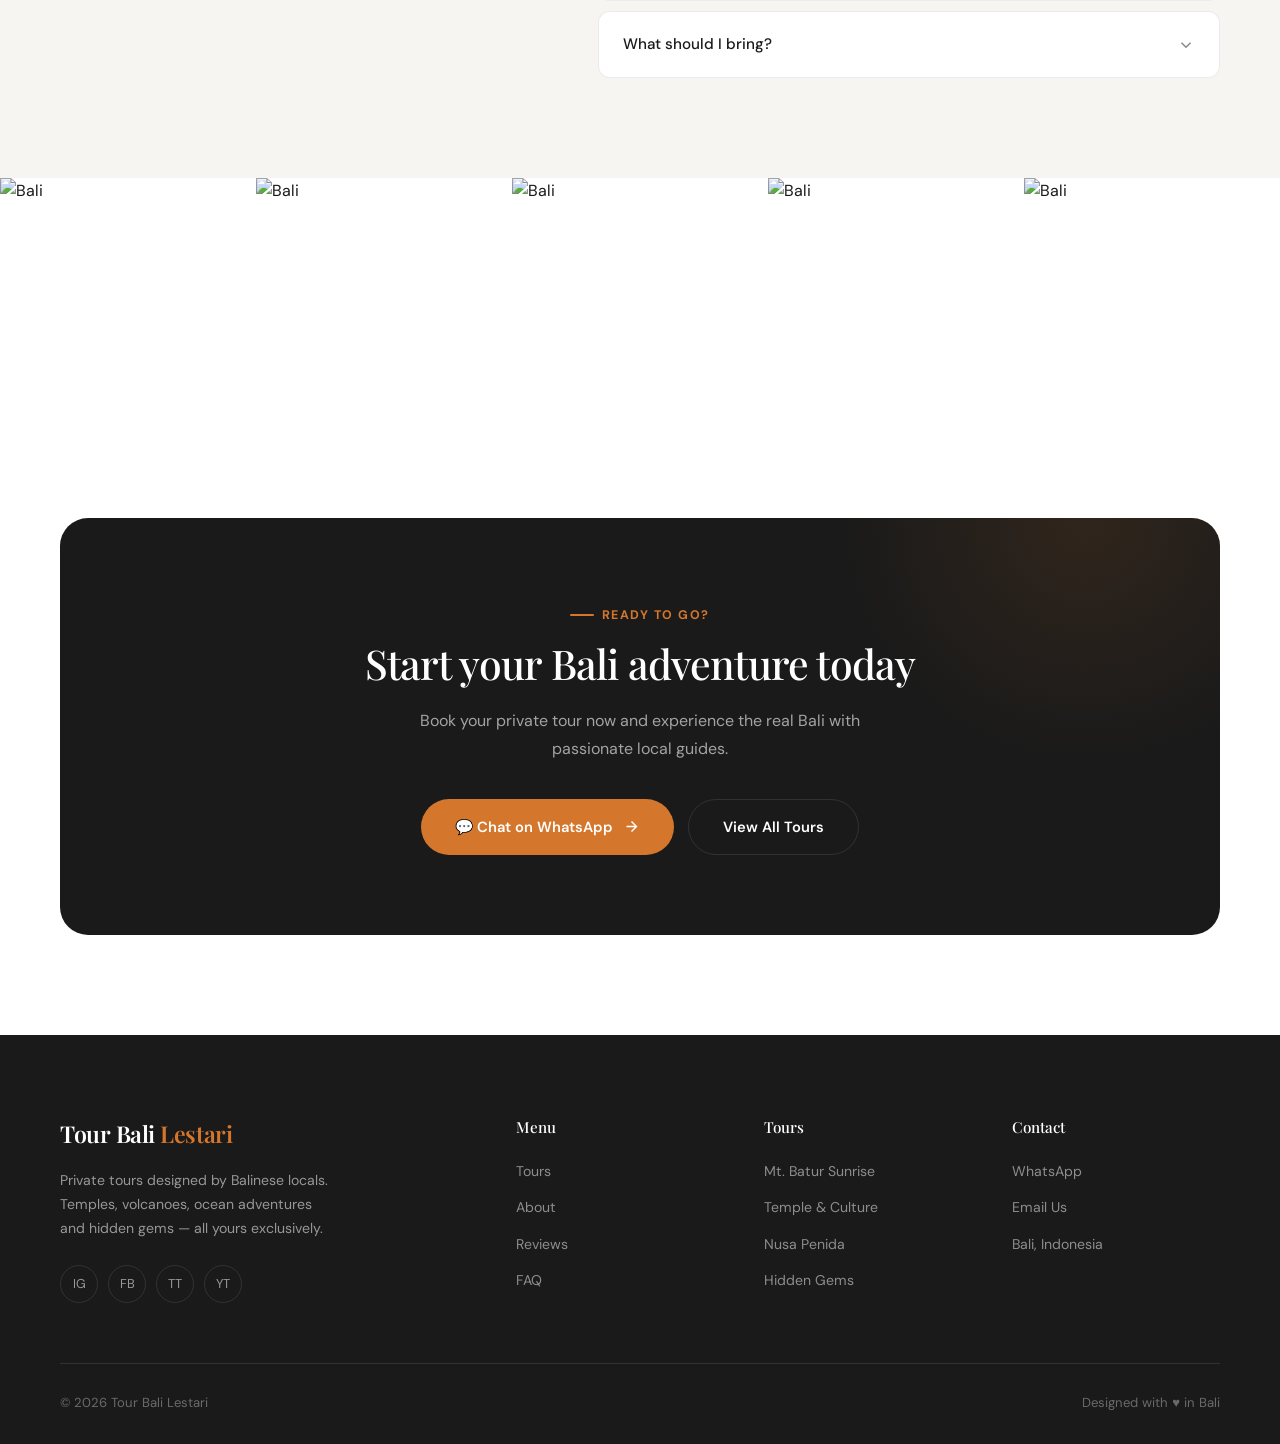
==== commit 1936b916: "Add multi-currency price display (IDR/USD/AUD/KRW) Base prices stored in IDR; switcher converts on t" ====
--- a/index.html
+++ b/index.html
@@ -98,6 +98,13 @@
       <input type="text" id="tourSearch" placeholder="Search tours by name, location, or category..." oninput="filterTours()">
       <button class="tours-search-clear" id="searchClear" onclick="clearSearch()">✕</button>
     </div>
+    <div class="currency-switcher" id="currencySwitcher">
+      <span class="currency-label">Currency:</span>
+      <button class="currency-pill" data-cur="IDR" onclick="setCurrency('IDR')">IDR</button>
+      <button class="currency-pill" data-cur="USD" onclick="setCurrency('USD')">USD</button>
+      <button class="currency-pill" data-cur="AUD" onclick="setCurrency('AUD')">AUD</button>
+      <button class="currency-pill" data-cur="KRW" onclick="setCurrency('KRW')">KRW</button>
+    </div>
     <div class="tours-grid" id="toursGrid">
       <div class="tours-loading" style="grid-column:1/-1;text-align:center;padding:60px 0;color:var(--text-muted)">Loading tours...</div>
     </div>
--- a/css/style.css
+++ b/css/style.css
@@ -93,8 +93,13 @@
 .tours-search-clear{position:absolute;right:20px;top:50%;transform:translateY(-50%);width:32px;height:32px;border-radius:50%;border:none;background:var(--bg-alt);color:var(--text-muted);cursor:pointer;font-size:.9rem;display:none;align-items:center;justify-content:center;transition:all .2s}
 .tours-search-clear.show{display:flex}
 .tours-search-clear:hover{background:var(--text-dark);color:var(--text-white)}
+.currency-switcher{display:flex;align-items:center;gap:8px;margin:-20px 0 32px;flex-wrap:wrap}
+.currency-label{font-size:.85rem;color:var(--text-muted);font-weight:500;margin-right:4px}
+.currency-pill{padding:7px 16px;border:1.5px solid var(--border);background:var(--bg);color:var(--text-dark);border-radius:100px;font-size:.82rem;font-weight:600;cursor:pointer;font-family:var(--font-body);letter-spacing:.4px;transition:all .25s var(--ease)}
+.currency-pill:hover{border-color:var(--accent);color:var(--accent)}
+.currency-pill.active{background:var(--text-dark);color:var(--text-white);border-color:var(--text-dark)}
 .tours-no-results{grid-column:1/-1;text-align:center;padding:60px 0;color:var(--text-muted);font-size:1rem}
-.tours-grid{display:grid;grid-template-columns:repeat(2,1fr);gap:28px}
+.tours-grid{display:grid;grid-template-columns:repeat(3,1fr);gap:28px}
 .tour-card{background:var(--bg);border-radius:var(--radius-xl);overflow:hidden;border:1px solid var(--border);transition:all .4s var(--ease);cursor:pointer}
 .tour-card:hover{transform:translateY(-6px);box-shadow:var(--shadow-lg);border-color:transparent}
 .tour-card-img{position:relative;height:300px;overflow:hidden}
@@ -136,10 +141,8 @@
 .modal-desc{font-size:.92rem;color:var(--text-body);line-height:1.8;margin-bottom:28px}
 .modal-includes{display:flex;flex-wrap:wrap;gap:8px;margin-bottom:32px}
 .modal-include-tag{padding:7px 16px;background:var(--accent-light);border-radius:100px;font-size:.8rem;font-weight:500;color:var(--accent)}
-.modal-actions{display:flex;gap:14px;flex-wrap:wrap;padding-top:24px;border-top:1px solid var(--border)}
-.modal-wa-btn{display:inline-flex;align-items:center;gap:10px;padding:15px 34px;background:#25d366;color:#fff;font-weight:600;font-size:.92rem;border-radius:100px;border:none;cursor:pointer;transition:all .35s var(--ease);text-decoration:none}
-.modal-wa-btn:hover{background:#1fb855;transform:translateY(-2px);box-shadow:0 8px 24px rgba(37,211,102,.3)}
-.modal-book-btn{display:inline-flex;align-items:center;gap:10px;padding:15px 34px;background:var(--text-dark);color:#fff;font-weight:600;font-size:.92rem;border-radius:100px;border:none;cursor:pointer;transition:all .35s var(--ease);text-decoration:none}
+.modal-actions{display:flex;gap:14px;flex-wrap:wrap;padding-top:24px;border-top:1px solid var(--border);justify-content:center}
+.modal-book-btn{display:inline-flex;align-items:center;justify-content:center;gap:10px;padding:15px 48px;background:var(--text-dark);color:#fff;font-weight:600;font-size:.95rem;border-radius:100px;border:none;cursor:pointer;transition:all .35s var(--ease);text-decoration:none;min-width:200px}
 .modal-book-btn:hover{background:var(--accent);transform:translateY(-2px)}
 @media(max-width:600px){.modal-body{padding:24px 20px}.modal-hero{height:260px}.modal-title{font-size:1.5rem}}
 
@@ -242,6 +245,21 @@
 .insta-item:hover .insta-overlay{opacity:1}
 .insta-handle{color:var(--text-white);font-weight:600;font-size:.85rem}
 @media(max-width:768px){.insta-grid{grid-template-columns:repeat(3,1fr)}.insta-item:nth-child(n+4){display:none}}
+
+.modal-course{display:flex;flex-direction:column;gap:0;margin-bottom:24px;border:1px solid var(--border);border-radius:var(--radius)}
+.modal-course-item{padding:16px 18px;border-bottom:1px solid var(--border)}
+.modal-course-item:last-child{border-bottom:none}
+.modal-course-header{display:flex;justify-content:space-between;align-items:center;margin-bottom:6px}
+.modal-course-name{font-family:var(--font-display);font-size:.95rem;font-weight:500;color:var(--text-dark)}
+.modal-course-dur{font-size:.76rem;color:var(--text-muted);background:var(--bg-alt);padding:3px 10px;border-radius:100px}
+.modal-course-desc{font-size:.82rem;color:var(--text-body);line-height:1.65}
+.modal-notincl-tag{padding:7px 16px;background:#fdeaea;border-radius:100px;font-size:.8rem;font-weight:500;color:#c0392b}
+.modal-meeting{display:flex;flex-direction:column;gap:8px;margin-bottom:24px}
+.modal-meeting-item{display:flex;align-items:flex-start;gap:10px;font-size:.88rem;color:var(--text-body);padding:10px 14px;background:var(--bg-alt);border-radius:10px}
+.modal-restrict-list{list-style:none;display:flex;flex-direction:column;gap:8px;margin-bottom:24px}
+.modal-restrict-list li{font-size:.85rem;color:var(--text-body);padding-left:18px;position:relative;line-height:1.6}
+.modal-restrict-list li::before{content:'·';position:absolute;left:0;color:var(--accent);font-weight:700}
+.modal-cancel{background:#fff8f0;border-left:3px solid var(--accent);padding:12px 16px !important;border-radius:0 8px 8px 0;font-size:.85rem !important;margin-bottom:24px}
 
 /* popup */
 .popup-overlay{position:fixed;inset:0;background:rgba(0,0,0,.65);z-index:9999;display:flex;align-items:center;justify-content:center;padding:20px;opacity:0;transition:opacity .3s ease;pointer-events:none}
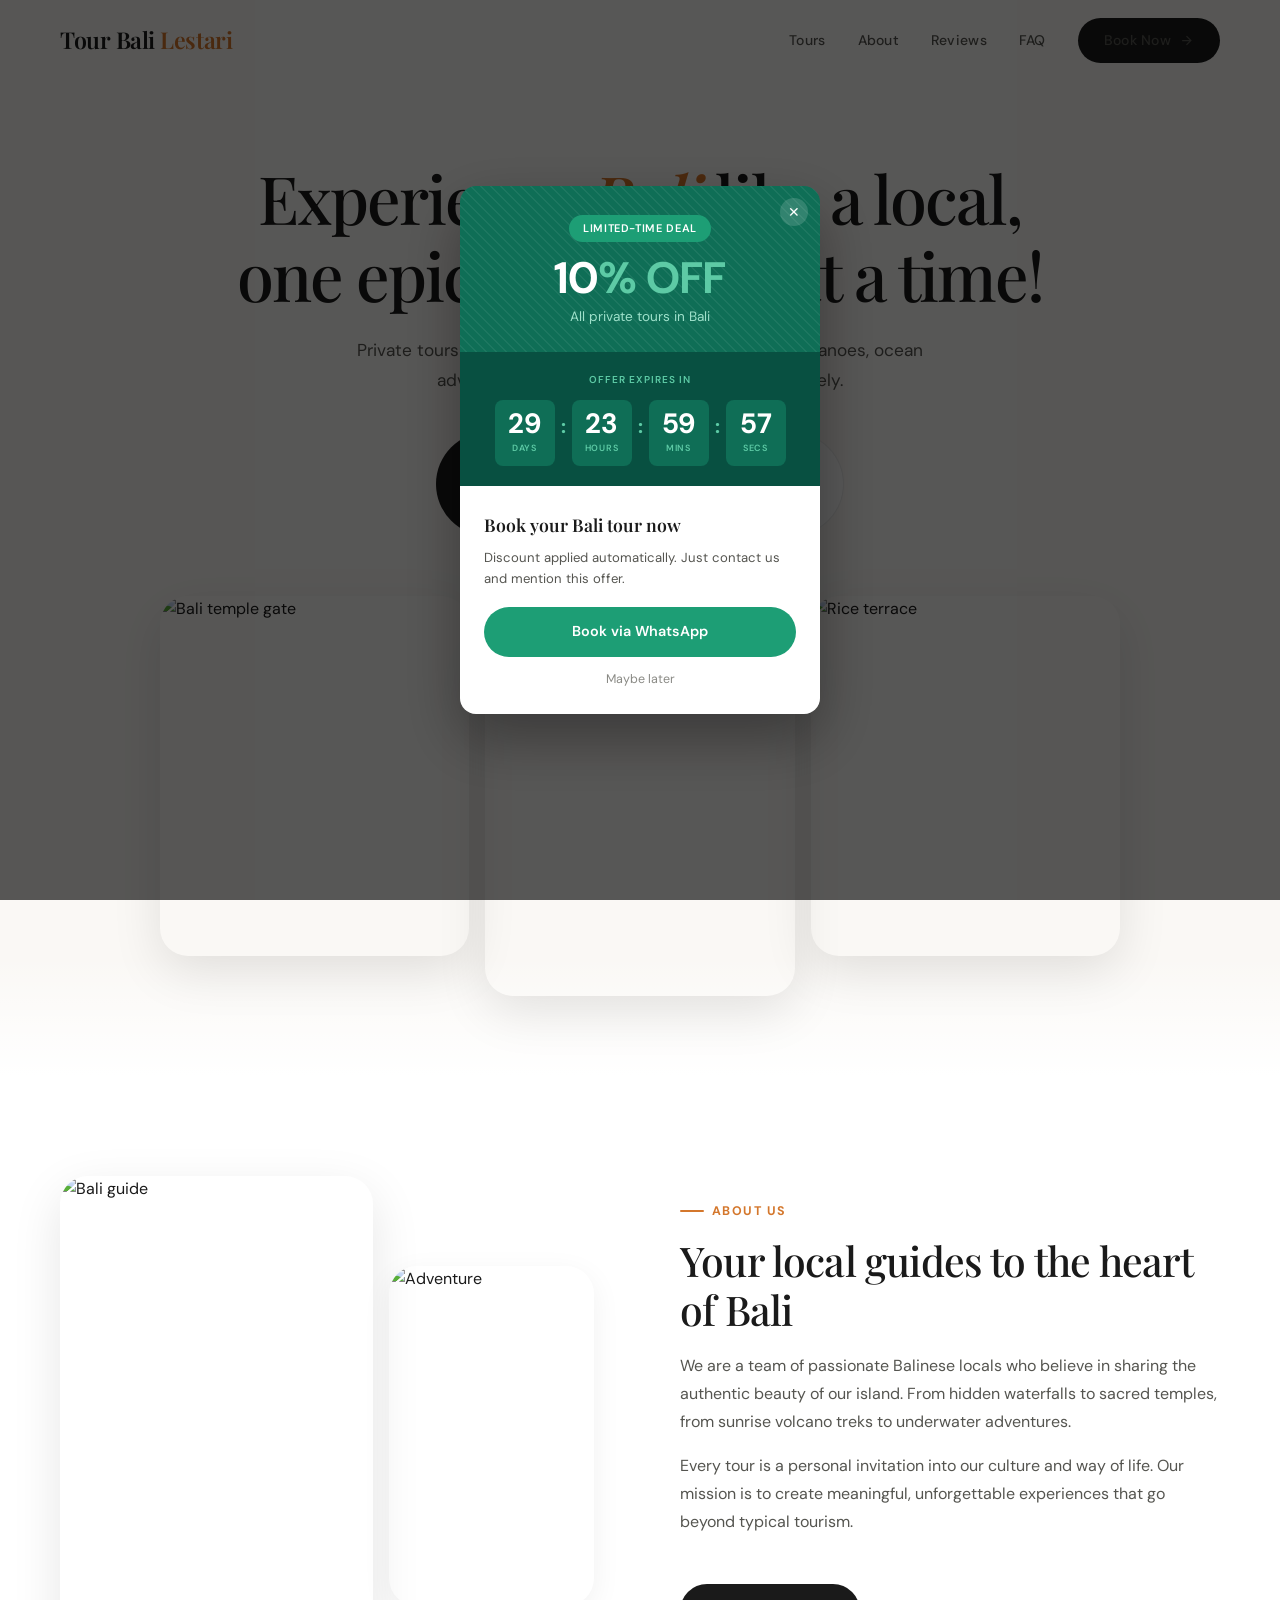
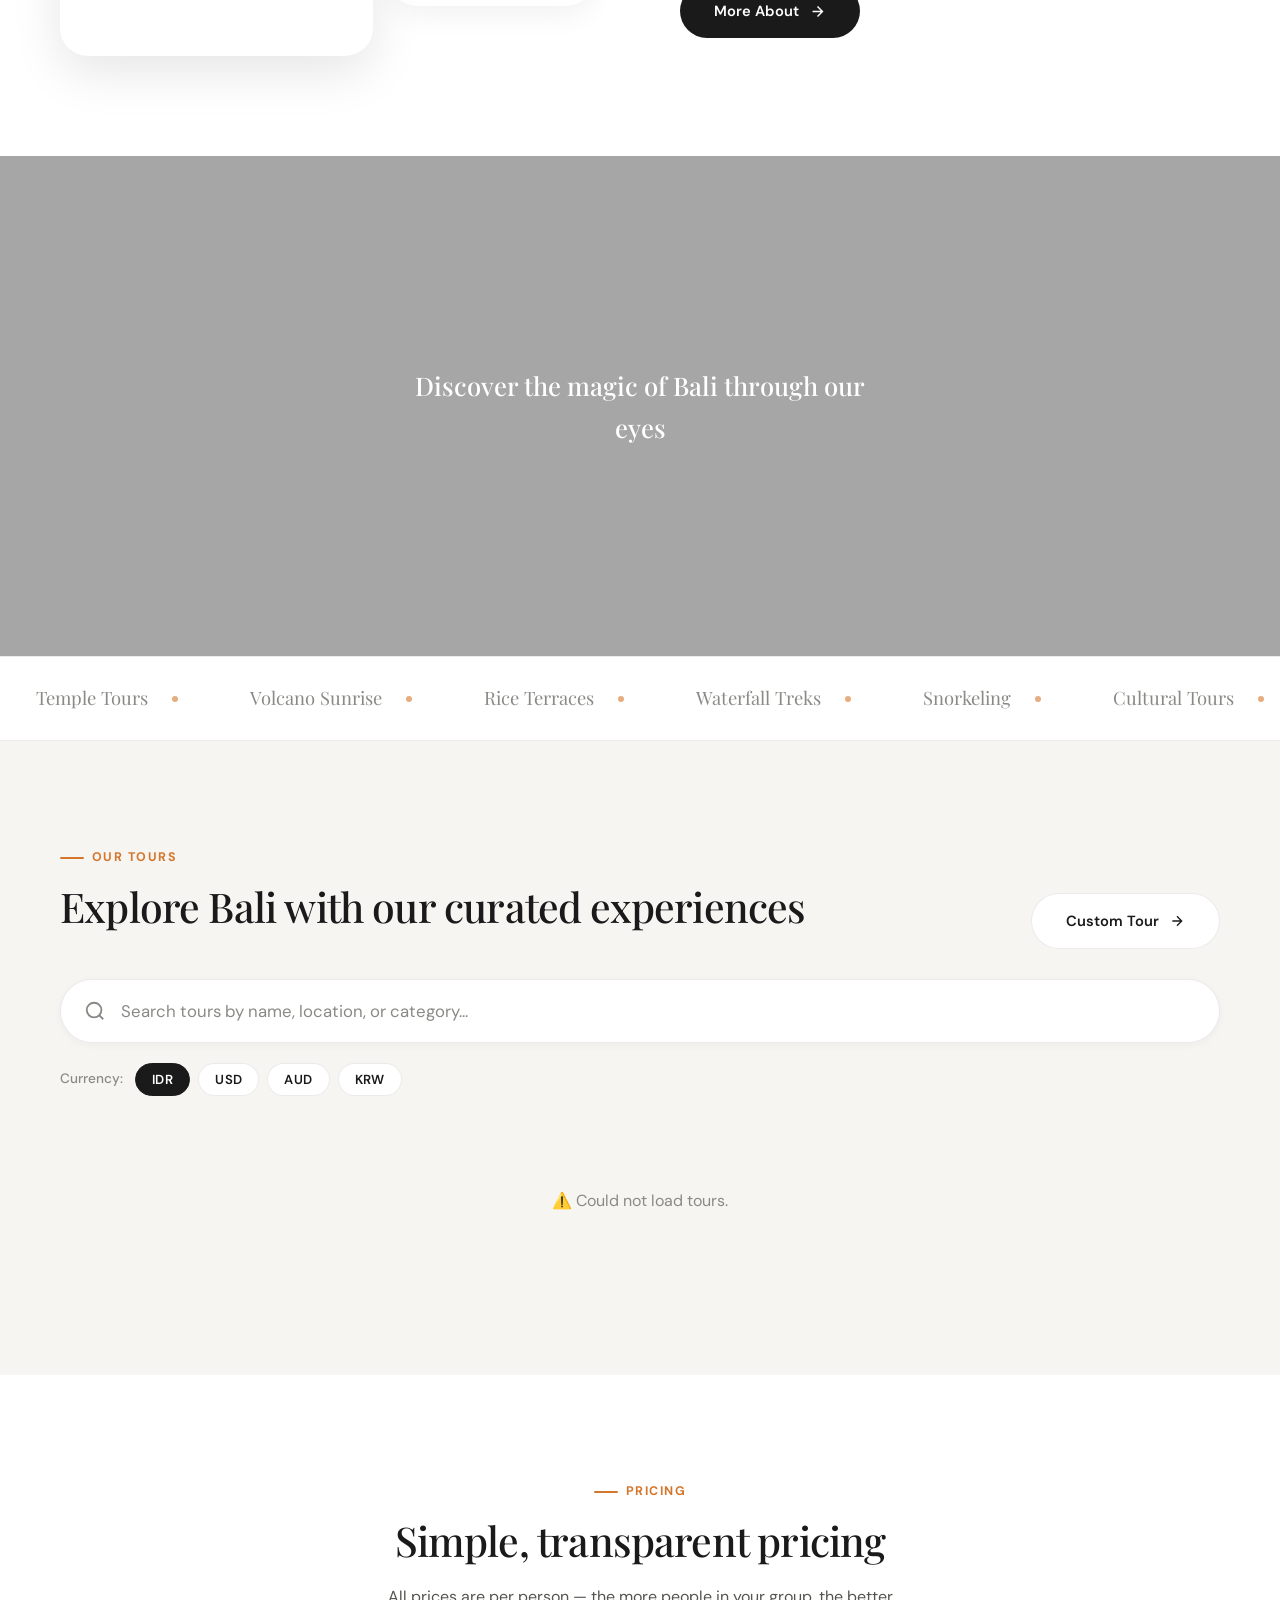
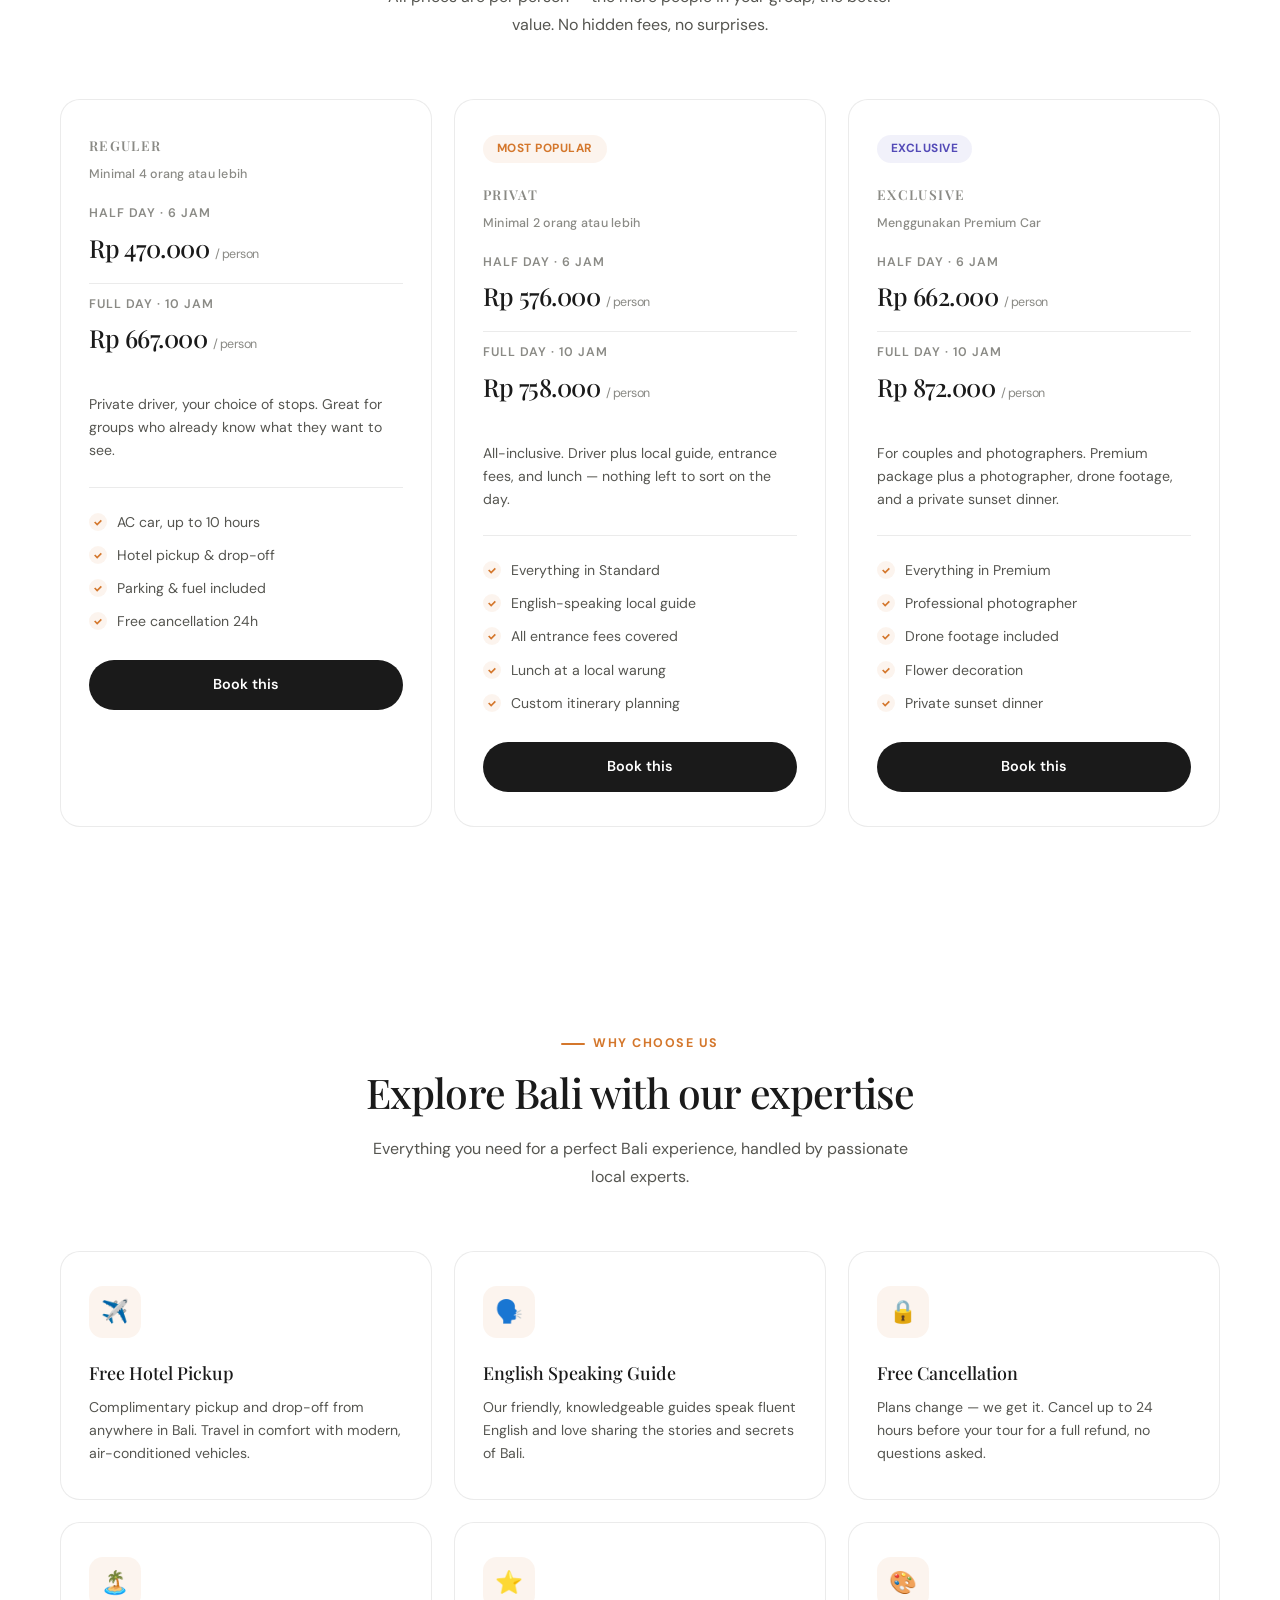
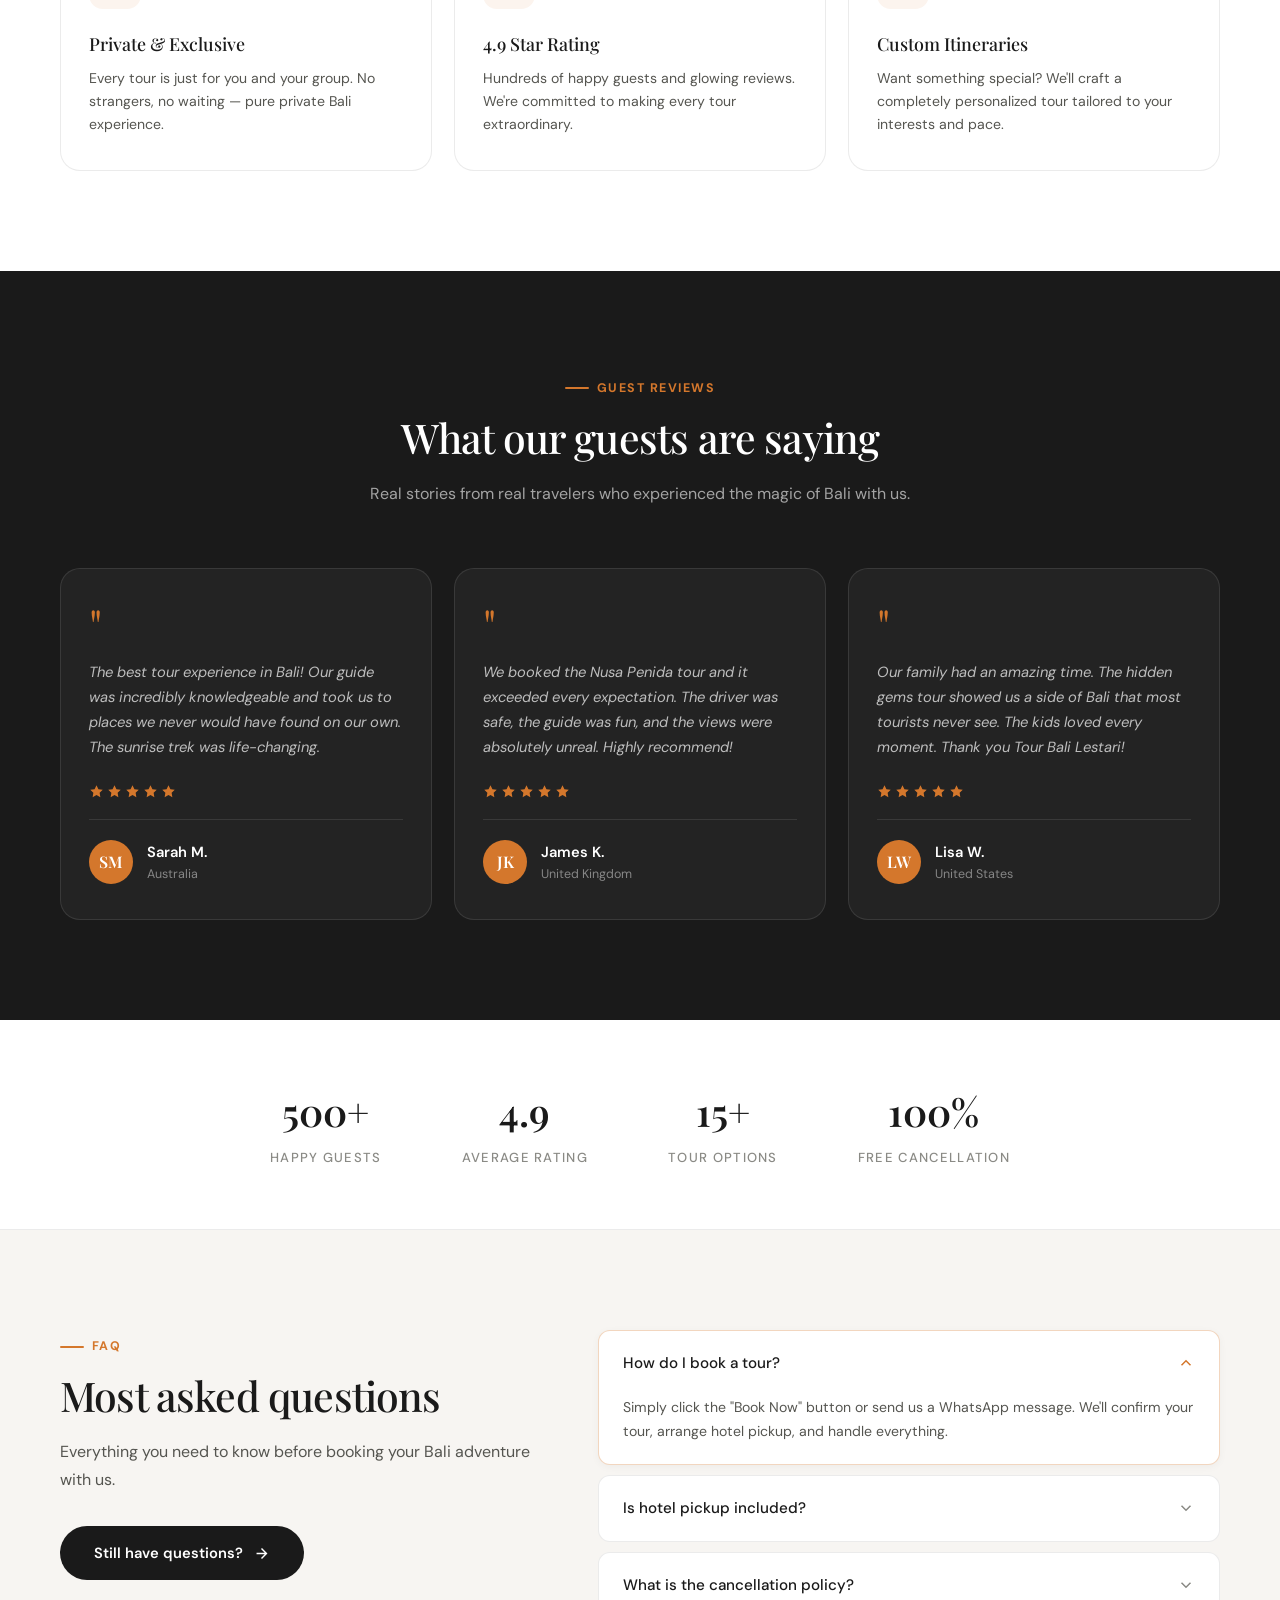
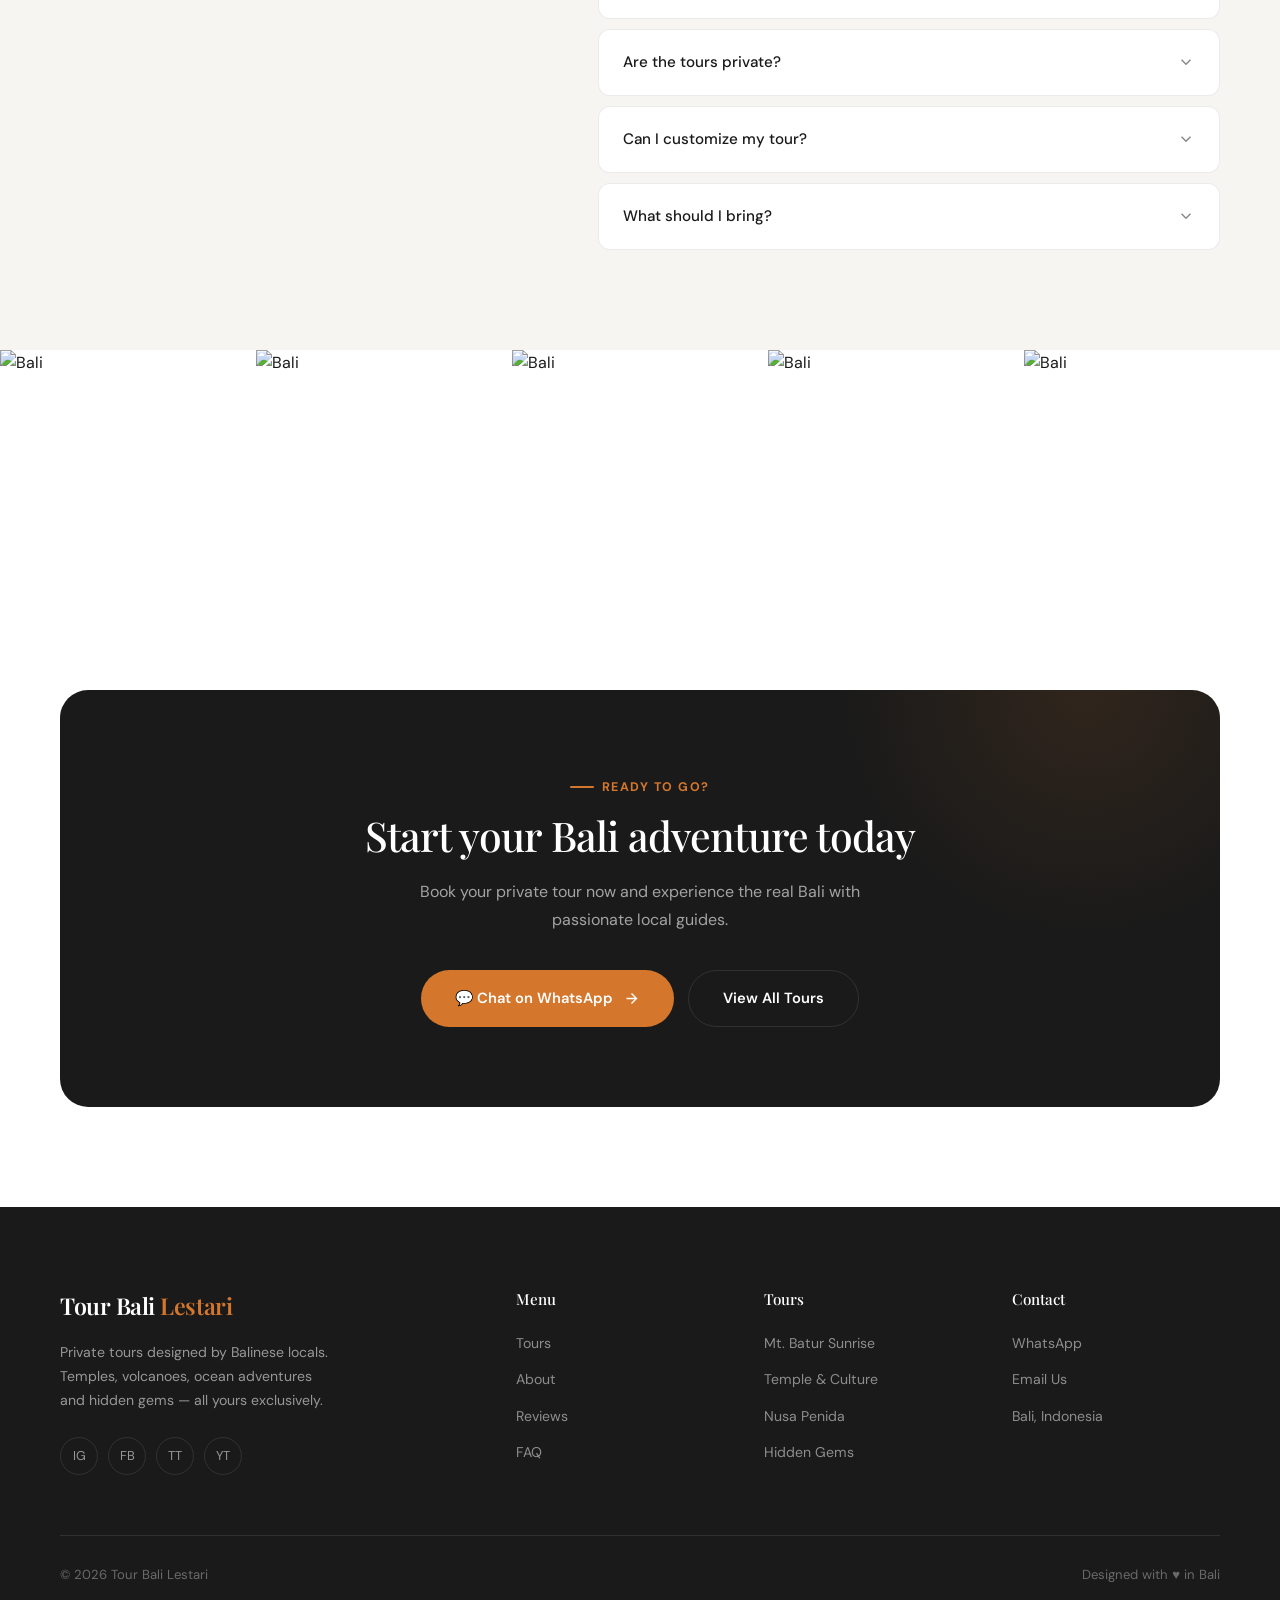
==== commit cce18ec3: "Restructure pricing cards with dual Half/Full Day pricing per person - Reguler (min 4 orang), Privat" ====
--- a/index.html
+++ b/index.html
@@ -125,14 +125,24 @@
     <div class="pricing-header">
       <span class="section-label">Pricing</span>
       <h2 class="section-title">Simple, transparent pricing</h2>
-      <p class="section-desc">All prices are per car — the more people in your group, the better value. No hidden fees, no surprises.</p>
+      <p class="section-desc">All prices are per person — the more people in your group, the better value. No hidden fees, no surprises.</p>
     </div>
     <div class="pricing-grid">
 
-      <!-- Standard -->
+      <!-- Reguler -->
       <div class="pricing-card">
-        <div class="pricing-tier">Standard</div>
-        <div class="pricing-price">IDR 850k <span>/ car</span></div>
+        <div class="pricing-tier">Reguler</div>
+        <div class="pricing-note">Minimal 4 orang atau lebih</div>
+        <div class="pricing-prices">
+          <div class="pricing-price-row">
+            <div class="pricing-price-label">Half Day · 6 jam</div>
+            <div class="pricing-price">Rp 470.000 <span>/ person</span></div>
+          </div>
+          <div class="pricing-price-row">
+            <div class="pricing-price-label">Full Day · 10 jam</div>
+            <div class="pricing-price">Rp 667.000 <span>/ person</span></div>
+          </div>
+        </div>
         <p class="pricing-desc">Private driver, your choice of stops. Great for groups who already know what they want to see.</p>
         <div class="pricing-divider"></div>
         <div class="pricing-features">
@@ -156,11 +166,21 @@
         <a href="https://wa.me/610452499051" target="_blank" class="pricing-btn pricing-btn-dark">Book this</a>
       </div>
 
-      <!-- Premium -->
+      <!-- Privat -->
       <div class="pricing-card">
         <span class="pricing-card-badge badge-accent">Most popular</span>
-        <div class="pricing-tier">Premium</div>
-        <div class="pricing-price">IDR 1.2jt <span>/ car</span></div>
+        <div class="pricing-tier">Privat</div>
+        <div class="pricing-note">Minimal 2 orang atau lebih</div>
+        <div class="pricing-prices">
+          <div class="pricing-price-row">
+            <div class="pricing-price-label">Half Day · 6 jam</div>
+            <div class="pricing-price">Rp 576.000 <span>/ person</span></div>
+          </div>
+          <div class="pricing-price-row">
+            <div class="pricing-price-label">Full Day · 10 jam</div>
+            <div class="pricing-price">Rp 758.000 <span>/ person</span></div>
+          </div>
+        </div>
         <p class="pricing-desc">All-inclusive. Driver plus local guide, entrance fees, and lunch — nothing left to sort on the day.</p>
         <div class="pricing-divider"></div>
         <div class="pricing-features">
@@ -192,7 +212,17 @@
       <div class="pricing-card">
         <span class="pricing-card-badge badge-purple">Exclusive</span>
         <div class="pricing-tier">Exclusive</div>
-        <div class="pricing-price">IDR 1.8jt <span>/ car</span></div>
+        <div class="pricing-note">Menggunakan Premium Car</div>
+        <div class="pricing-prices">
+          <div class="pricing-price-row">
+            <div class="pricing-price-label">Half Day · 6 jam</div>
+            <div class="pricing-price">Rp 662.000 <span>/ person</span></div>
+          </div>
+          <div class="pricing-price-row">
+            <div class="pricing-price-label">Full Day · 10 jam</div>
+            <div class="pricing-price">Rp 872.000 <span>/ person</span></div>
+          </div>
+        </div>
         <p class="pricing-desc">For couples and photographers. Premium package plus a photographer, drone footage, and a private sunset dinner.</p>
         <div class="pricing-divider"></div>
         <div class="pricing-features">
--- a/css/style.css
+++ b/css/style.css
@@ -157,8 +157,13 @@
 .badge-accent{background:var(--accent-light);color:var(--accent)}
 .badge-purple{background:rgba(83,74,183,.08);color:#534AB7}
 .pricing-tier{font-family:var(--font-display);font-size:.85rem;font-weight:600;color:var(--text-muted);text-transform:uppercase;letter-spacing:.1em;margin-bottom:8px}
-.pricing-price{font-family:var(--font-display);font-size:2rem;font-weight:500;color:var(--text-dark);margin-bottom:4px;letter-spacing:-.02em}
-.pricing-price span{font-size:.82rem;font-weight:400;color:var(--text-muted);font-family:var(--font-body)}
+.pricing-price{font-family:var(--font-display);font-size:1.55rem;font-weight:500;color:var(--text-dark);margin-bottom:4px;letter-spacing:-.02em}
+.pricing-price span{font-size:.78rem;font-weight:400;color:var(--text-muted);font-family:var(--font-body)}
+.pricing-note{font-size:.78rem;color:var(--text-muted);font-weight:500;margin-bottom:18px;letter-spacing:.02em}
+.pricing-prices{margin-bottom:20px}
+.pricing-price-row{padding:10px 0;border-top:1px solid var(--border)}
+.pricing-price-row:first-child{border-top:none;padding-top:0}
+.pricing-price-label{font-size:.78rem;color:var(--text-muted);text-transform:uppercase;letter-spacing:.08em;margin-bottom:4px;font-weight:600}
 .pricing-desc{font-size:.88rem;color:var(--text-body);margin-bottom:24px;line-height:1.65}
 .pricing-divider{height:1px;background:var(--border);margin-bottom:24px}
 .pricing-features{display:flex;flex-direction:column;gap:12px;margin-bottom:28px}
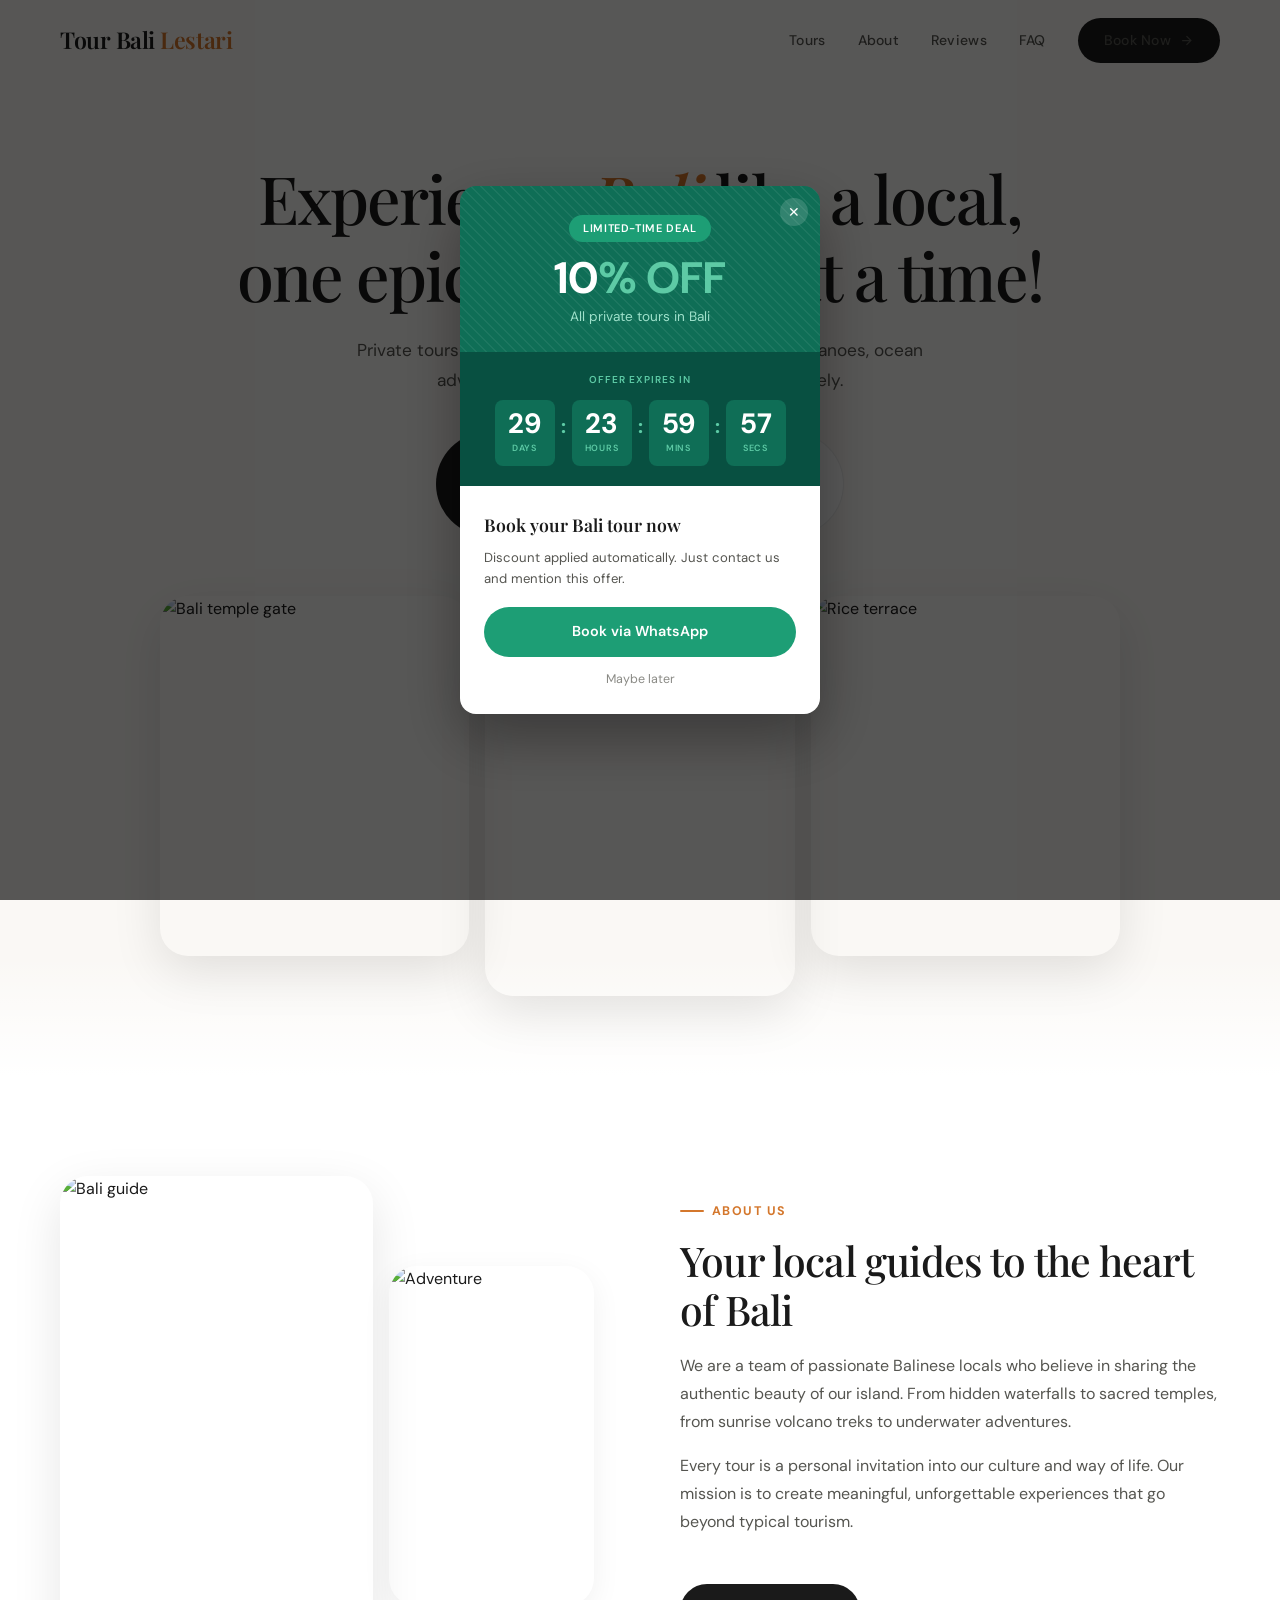
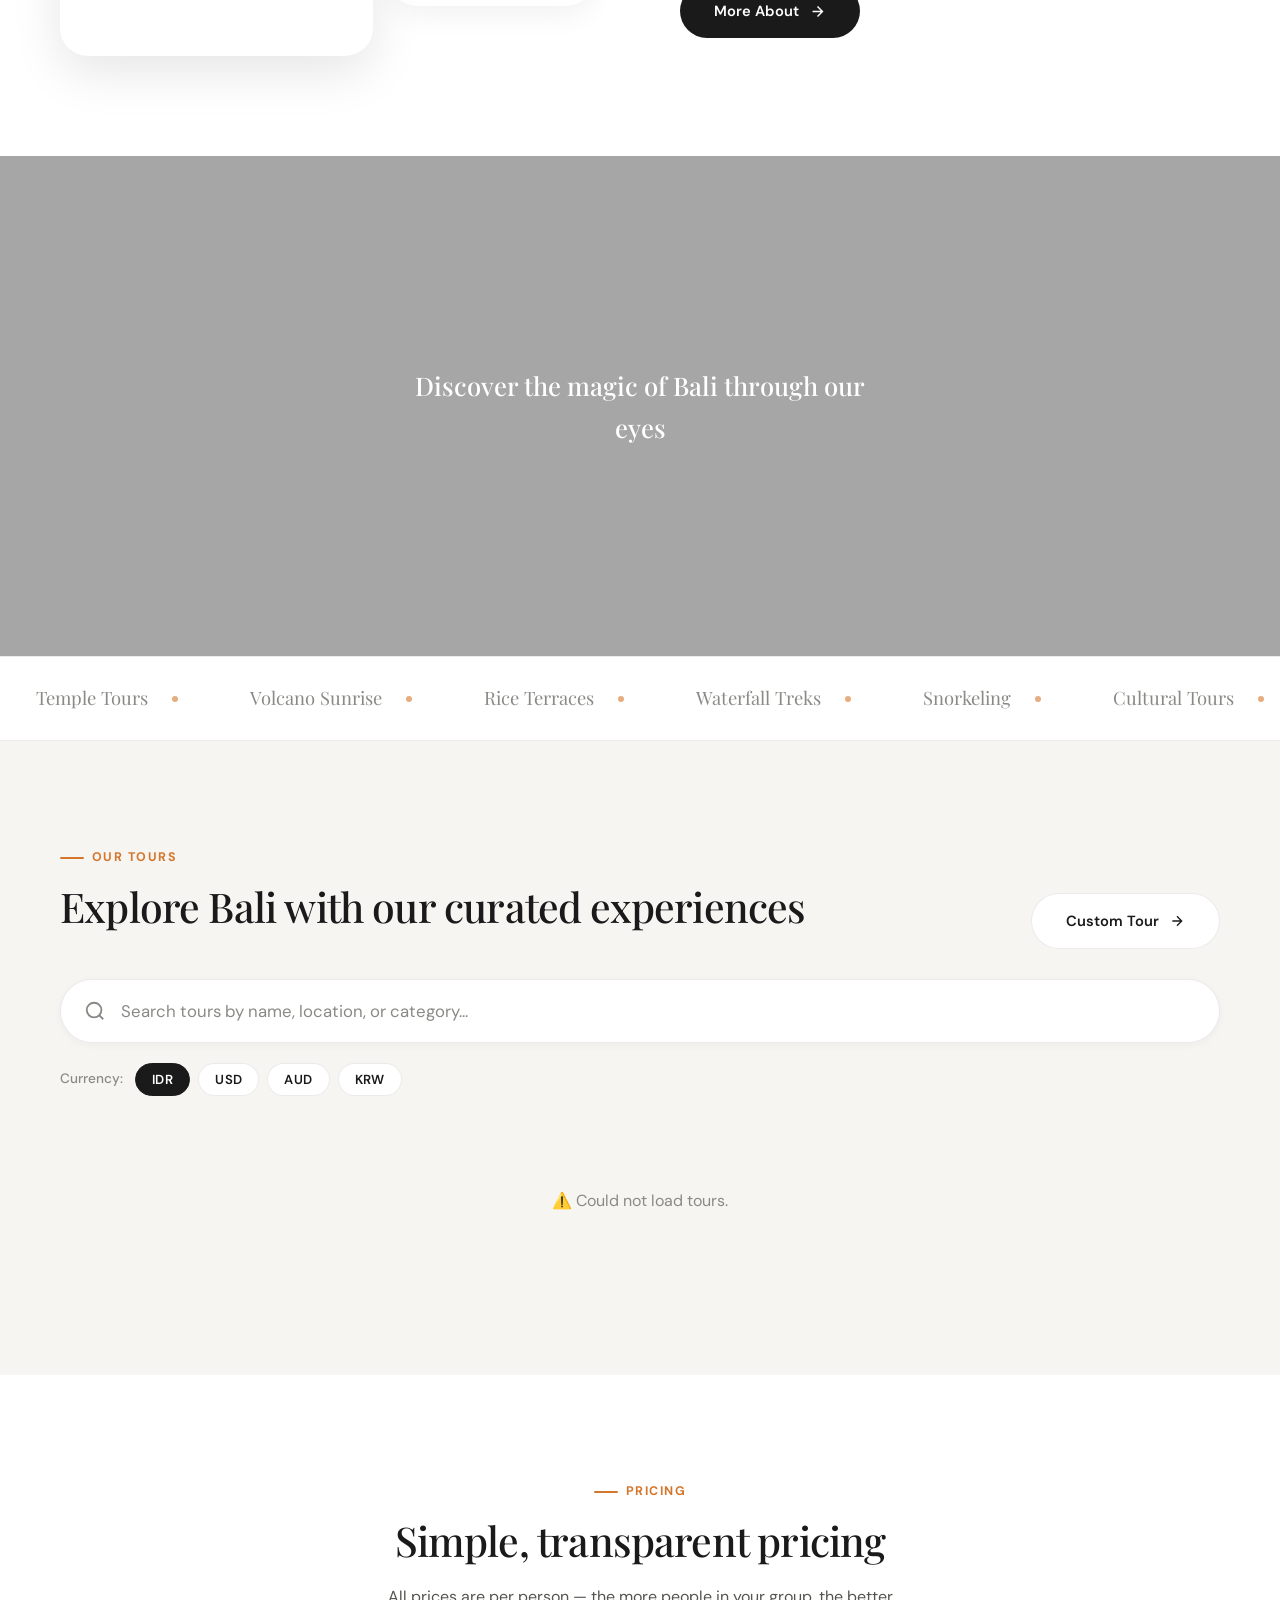
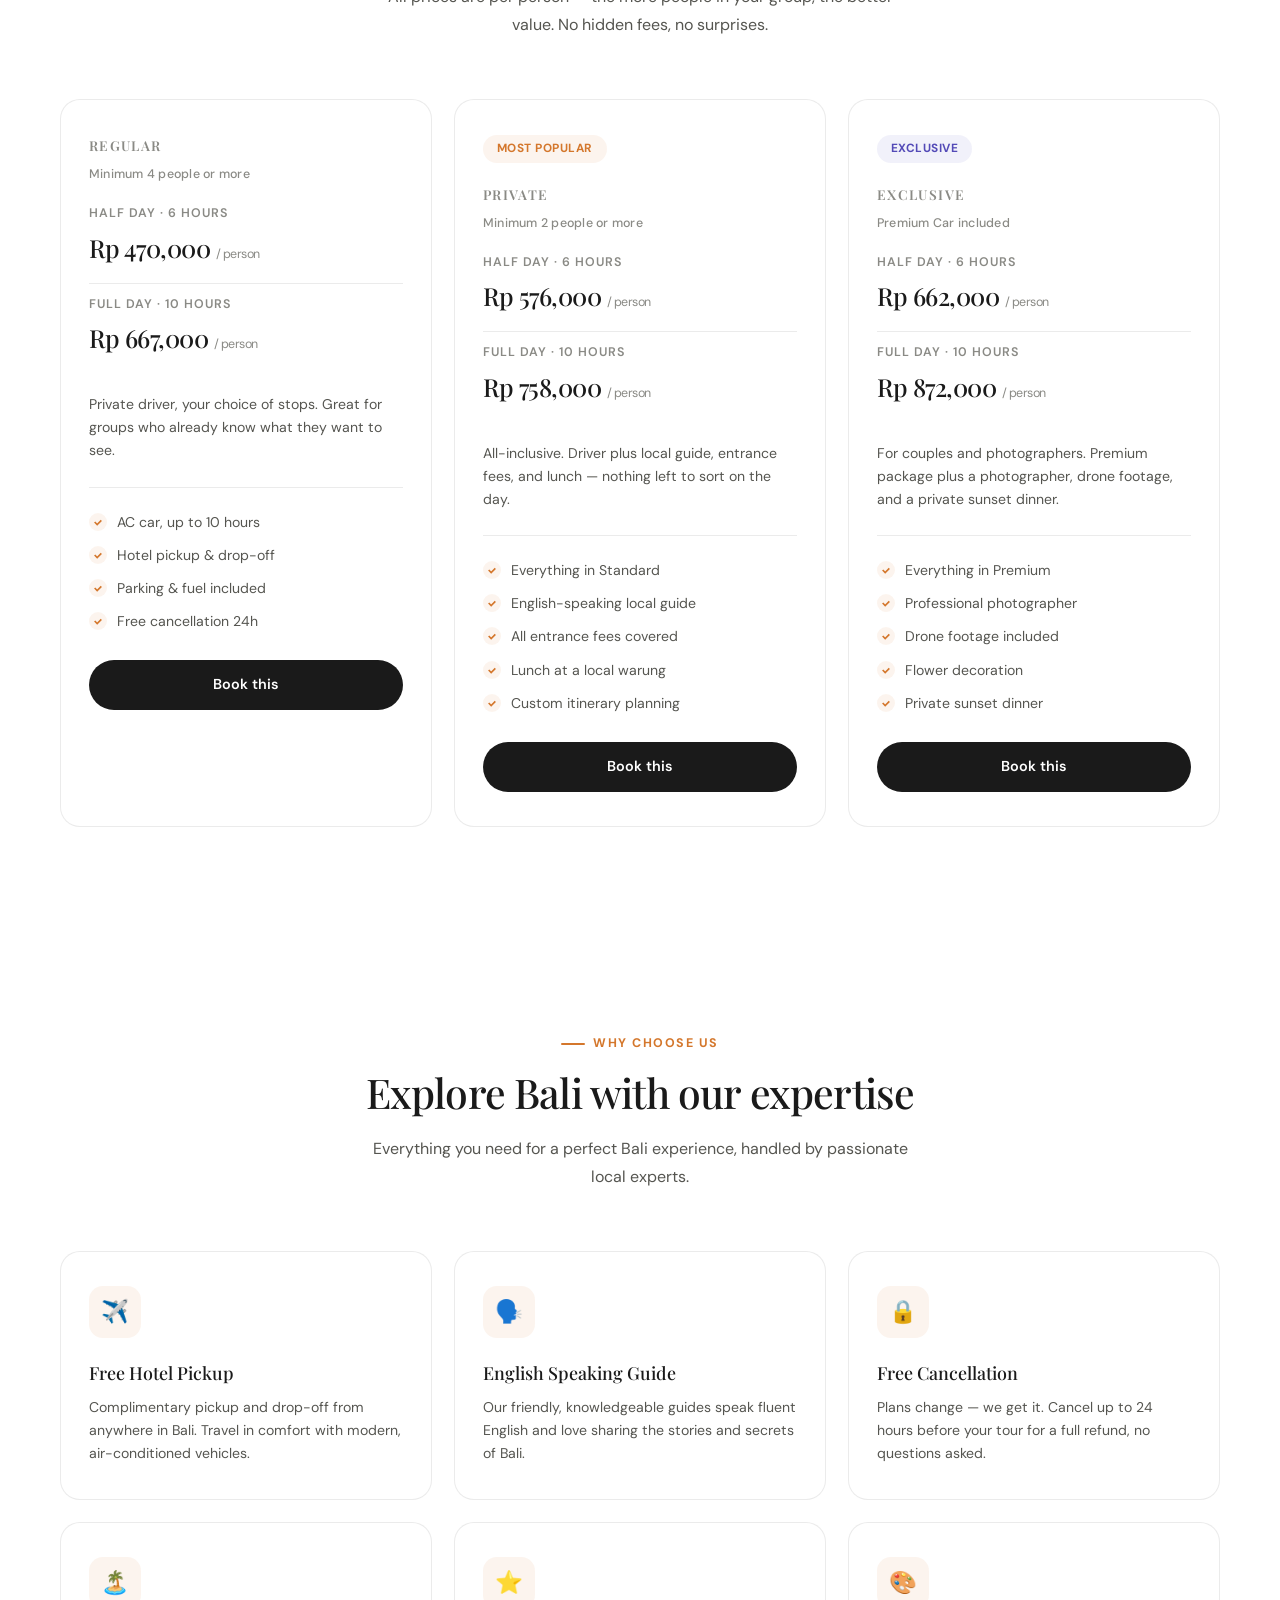
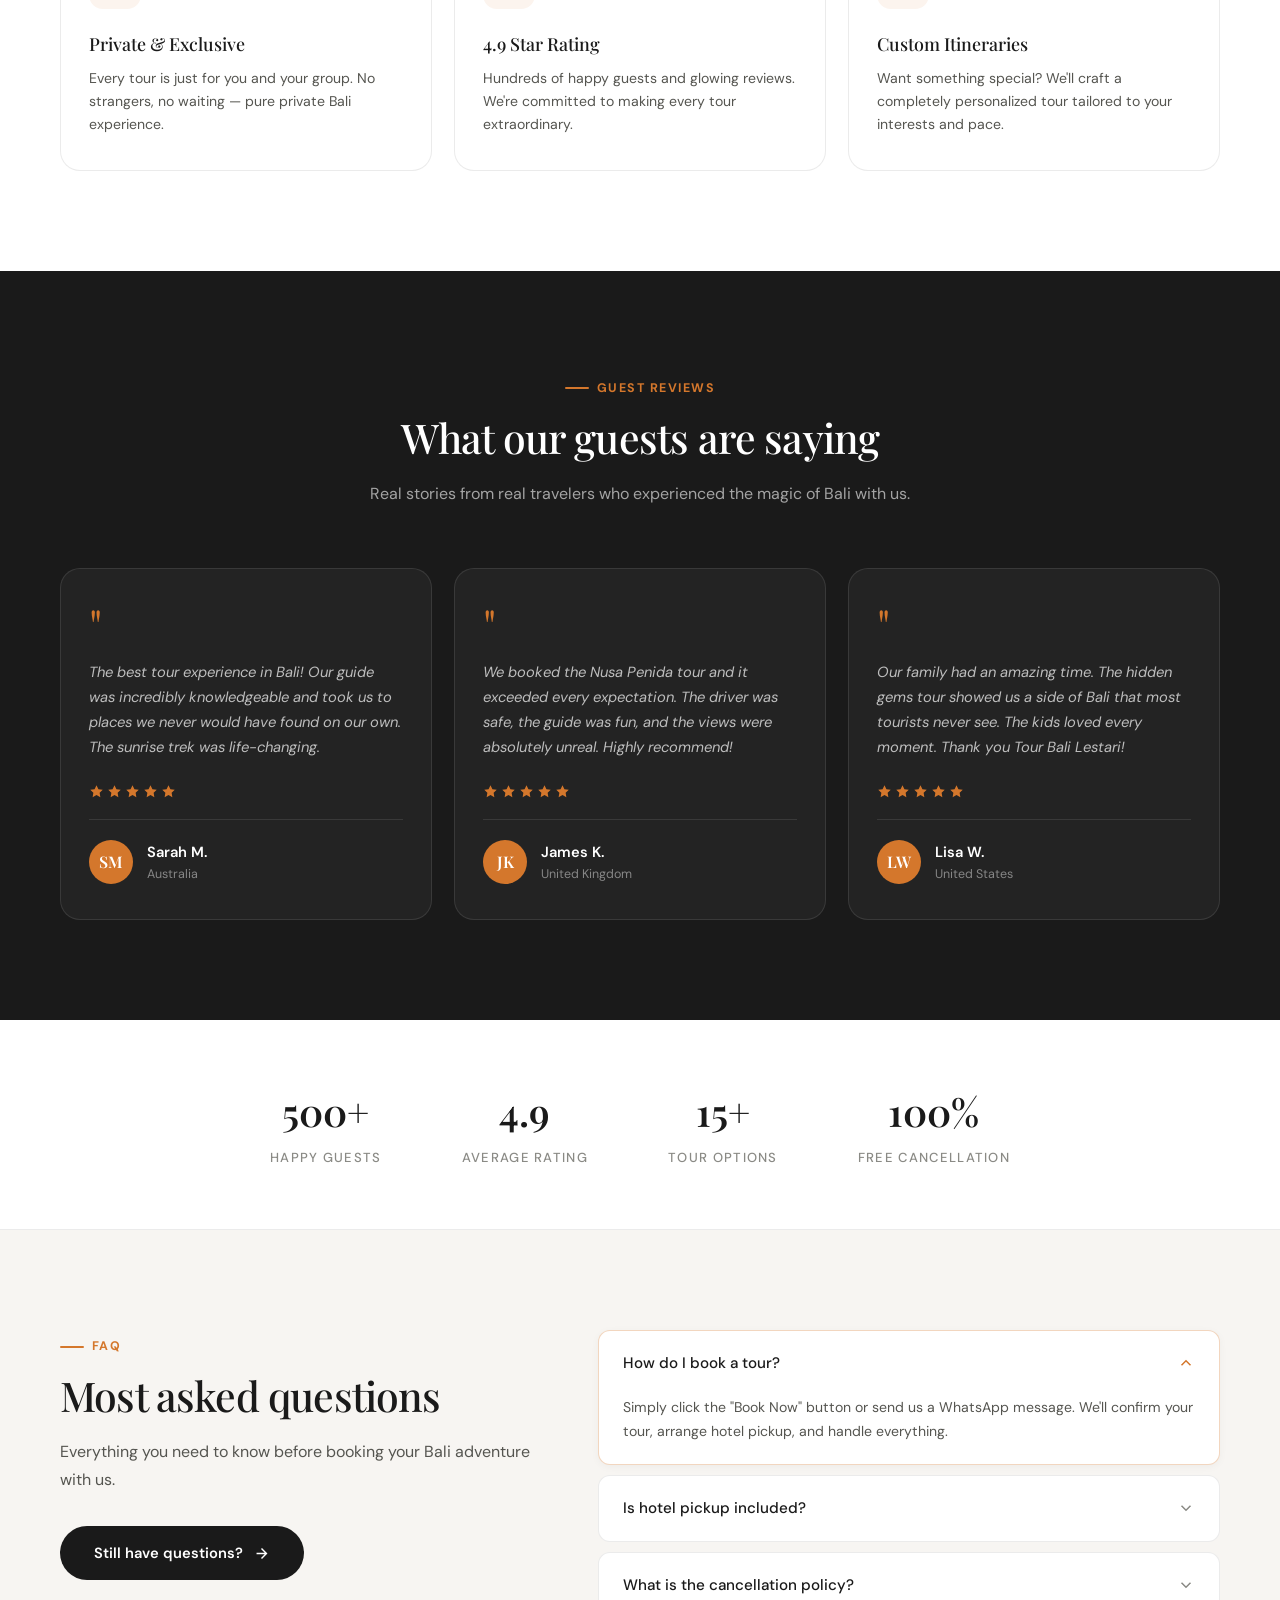
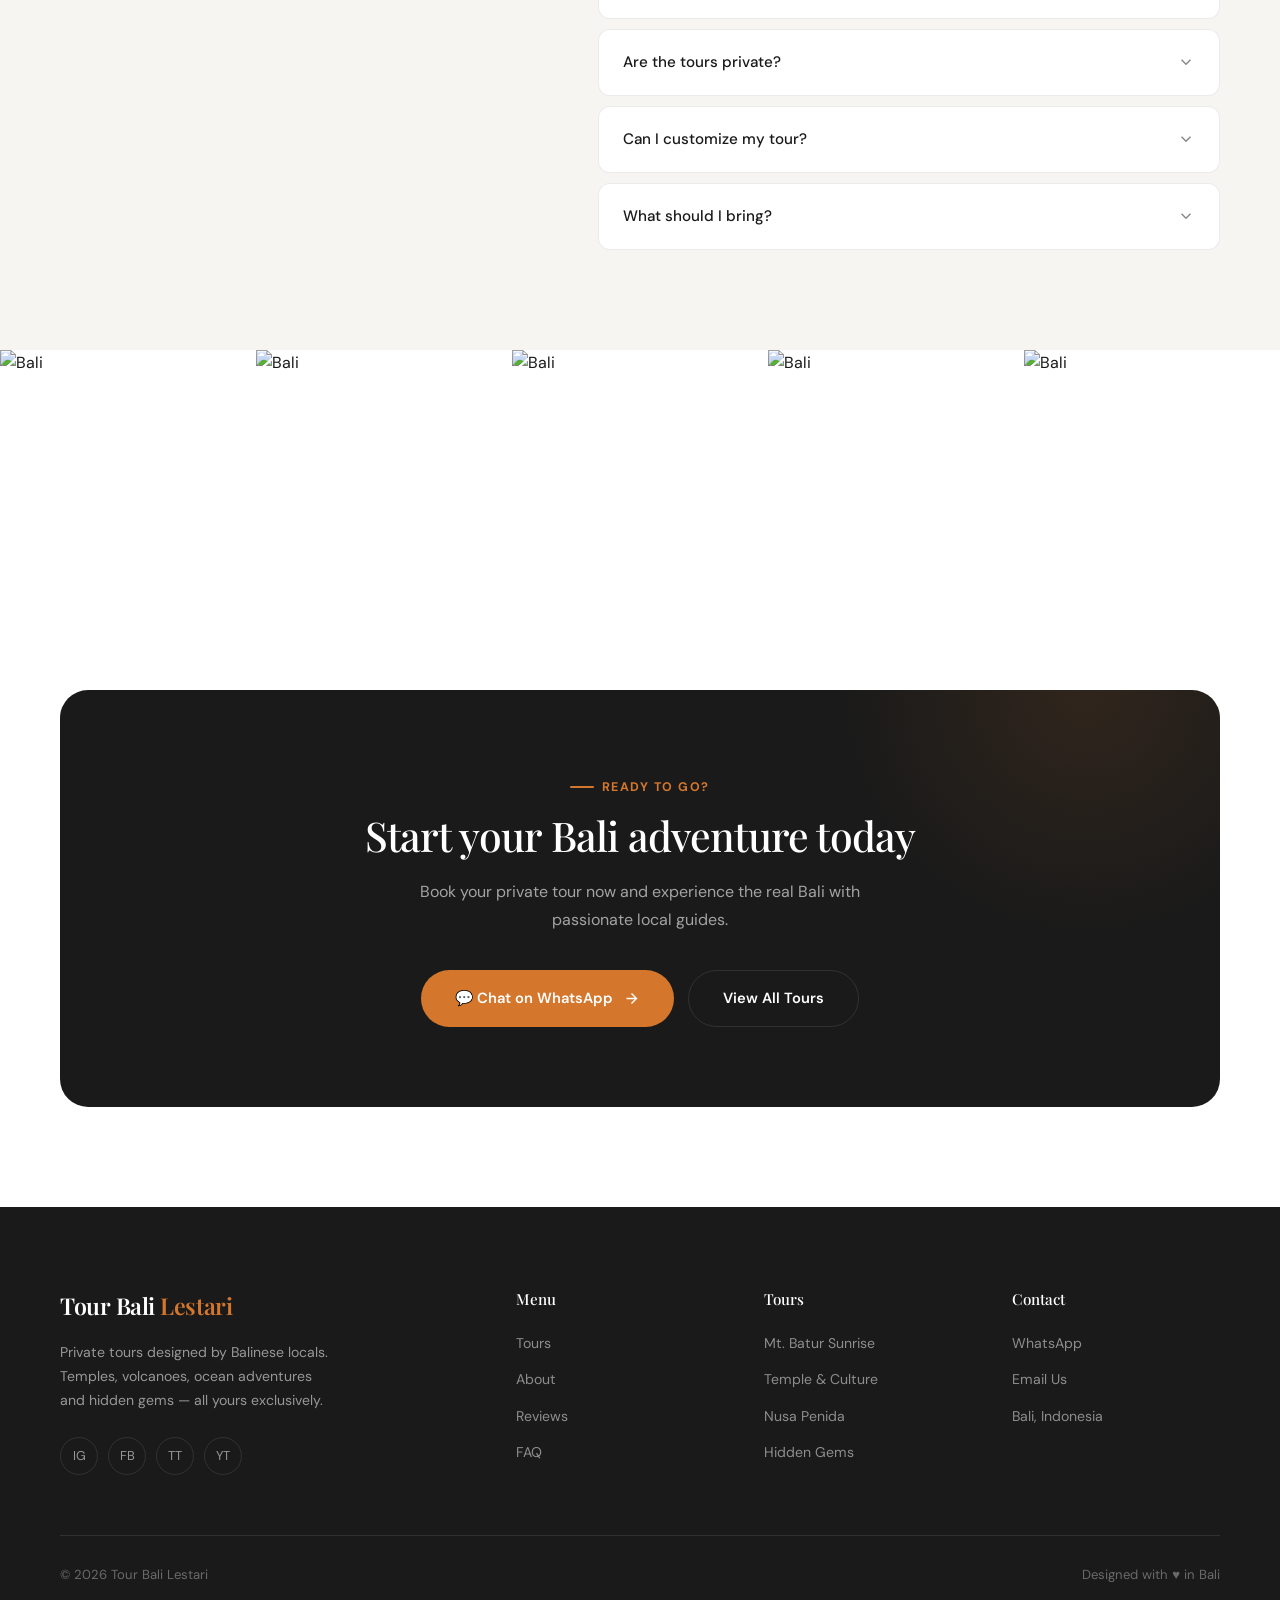
==== commit d68b3116: "Translate pricing card copy to English Co-Authored-By: Claude Opus 4.7 <noreply@anthropic.com>" ====
--- a/index.html
+++ b/index.html
@@ -131,16 +131,16 @@
 
       <!-- Reguler -->
       <div class="pricing-card">
-        <div class="pricing-tier">Reguler</div>
-        <div class="pricing-note">Minimal 4 orang atau lebih</div>
+        <div class="pricing-tier">Regular</div>
+        <div class="pricing-note">Minimum 4 people or more</div>
         <div class="pricing-prices">
           <div class="pricing-price-row">
-            <div class="pricing-price-label">Half Day · 6 jam</div>
-            <div class="pricing-price">Rp 470.000 <span>/ person</span></div>
-          </div>
-          <div class="pricing-price-row">
-            <div class="pricing-price-label">Full Day · 10 jam</div>
-            <div class="pricing-price">Rp 667.000 <span>/ person</span></div>
+            <div class="pricing-price-label">Half Day · 6 hours</div>
+            <div class="pricing-price">Rp 470,000 <span>/ person</span></div>
+          </div>
+          <div class="pricing-price-row">
+            <div class="pricing-price-label">Full Day · 10 hours</div>
+            <div class="pricing-price">Rp 667,000 <span>/ person</span></div>
           </div>
         </div>
         <p class="pricing-desc">Private driver, your choice of stops. Great for groups who already know what they want to see.</p>
@@ -169,16 +169,16 @@
       <!-- Privat -->
       <div class="pricing-card">
         <span class="pricing-card-badge badge-accent">Most popular</span>
-        <div class="pricing-tier">Privat</div>
-        <div class="pricing-note">Minimal 2 orang atau lebih</div>
+        <div class="pricing-tier">Private</div>
+        <div class="pricing-note">Minimum 2 people or more</div>
         <div class="pricing-prices">
           <div class="pricing-price-row">
-            <div class="pricing-price-label">Half Day · 6 jam</div>
-            <div class="pricing-price">Rp 576.000 <span>/ person</span></div>
-          </div>
-          <div class="pricing-price-row">
-            <div class="pricing-price-label">Full Day · 10 jam</div>
-            <div class="pricing-price">Rp 758.000 <span>/ person</span></div>
+            <div class="pricing-price-label">Half Day · 6 hours</div>
+            <div class="pricing-price">Rp 576,000 <span>/ person</span></div>
+          </div>
+          <div class="pricing-price-row">
+            <div class="pricing-price-label">Full Day · 10 hours</div>
+            <div class="pricing-price">Rp 758,000 <span>/ person</span></div>
           </div>
         </div>
         <p class="pricing-desc">All-inclusive. Driver plus local guide, entrance fees, and lunch — nothing left to sort on the day.</p>
@@ -212,15 +212,15 @@
       <div class="pricing-card">
         <span class="pricing-card-badge badge-purple">Exclusive</span>
         <div class="pricing-tier">Exclusive</div>
-        <div class="pricing-note">Menggunakan Premium Car</div>
+        <div class="pricing-note">Premium Car included</div>
         <div class="pricing-prices">
           <div class="pricing-price-row">
-            <div class="pricing-price-label">Half Day · 6 jam</div>
-            <div class="pricing-price">Rp 662.000 <span>/ person</span></div>
-          </div>
-          <div class="pricing-price-row">
-            <div class="pricing-price-label">Full Day · 10 jam</div>
-            <div class="pricing-price">Rp 872.000 <span>/ person</span></div>
+            <div class="pricing-price-label">Half Day · 6 hours</div>
+            <div class="pricing-price">Rp 662,000 <span>/ person</span></div>
+          </div>
+          <div class="pricing-price-row">
+            <div class="pricing-price-label">Full Day · 10 hours</div>
+            <div class="pricing-price">Rp 872,000 <span>/ person</span></div>
           </div>
         </div>
         <p class="pricing-desc">For couples and photographers. Premium package plus a photographer, drone footage, and a private sunset dinner.</p>
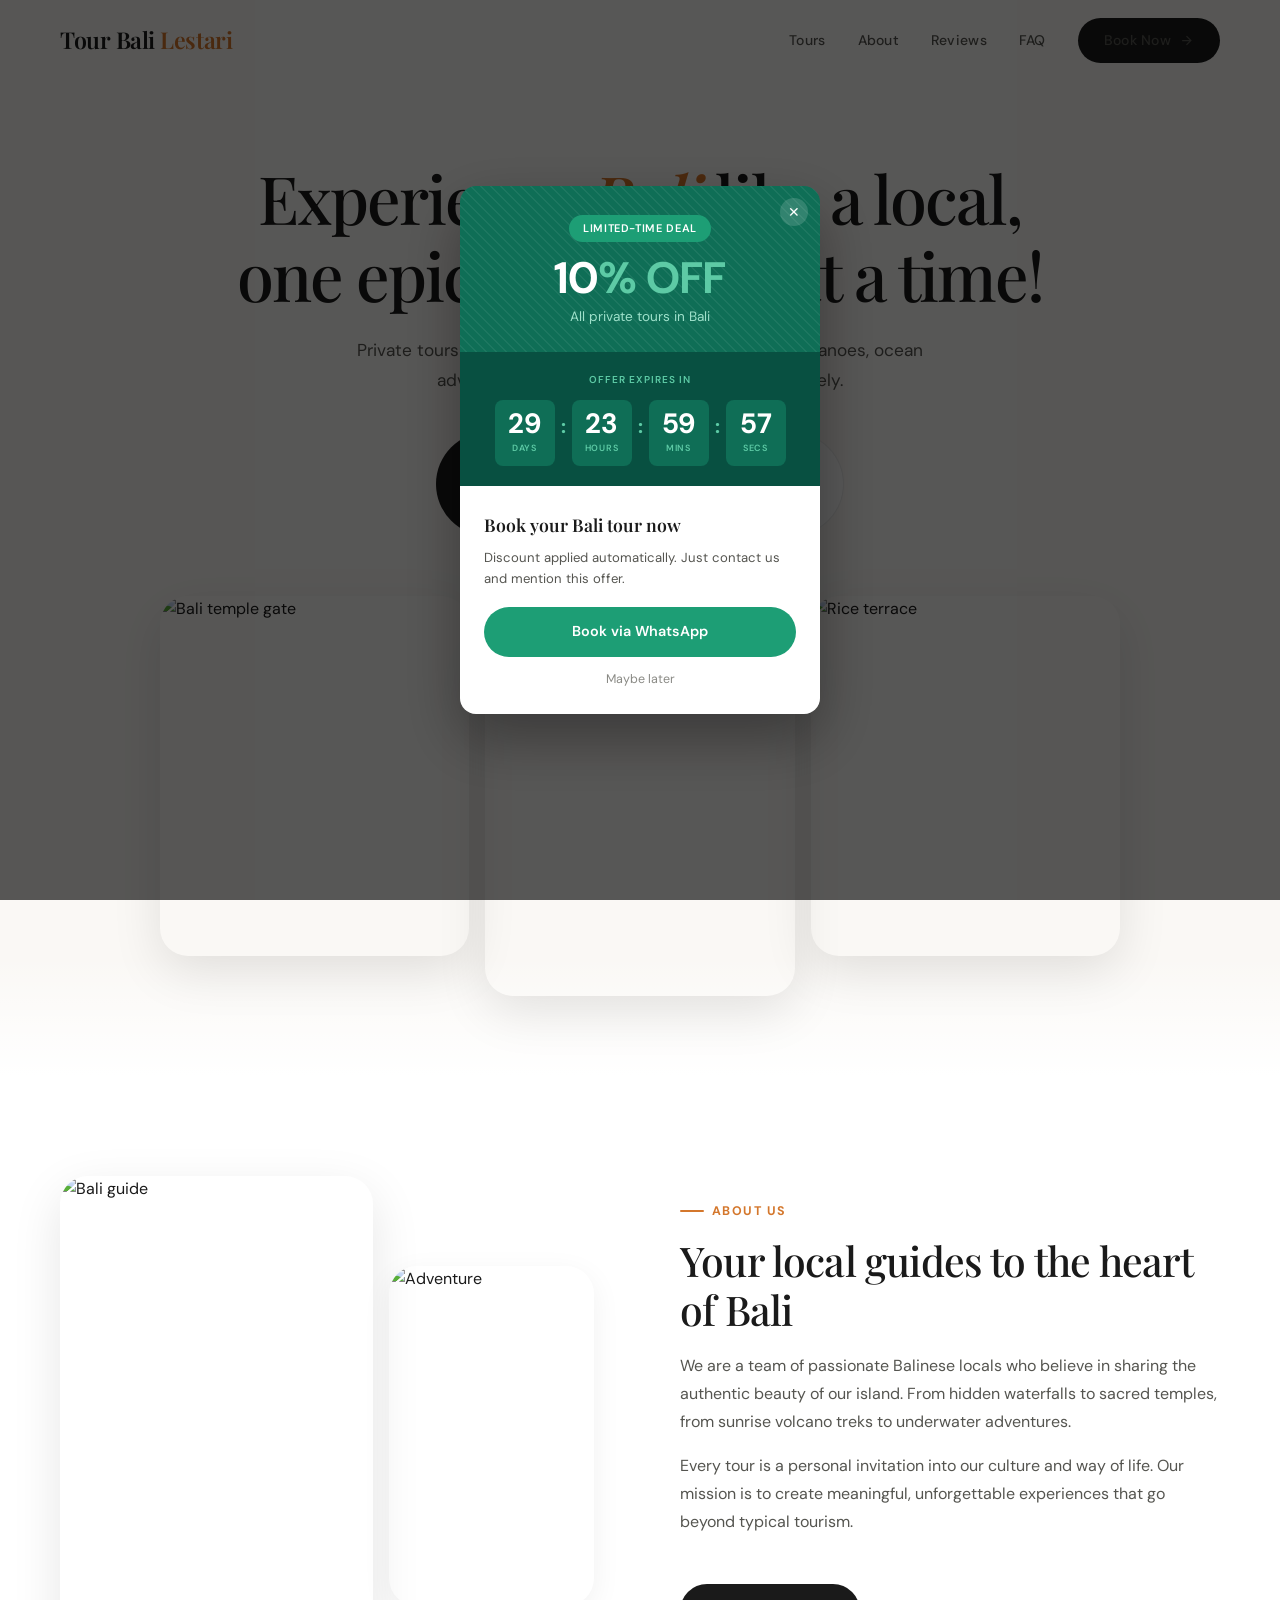
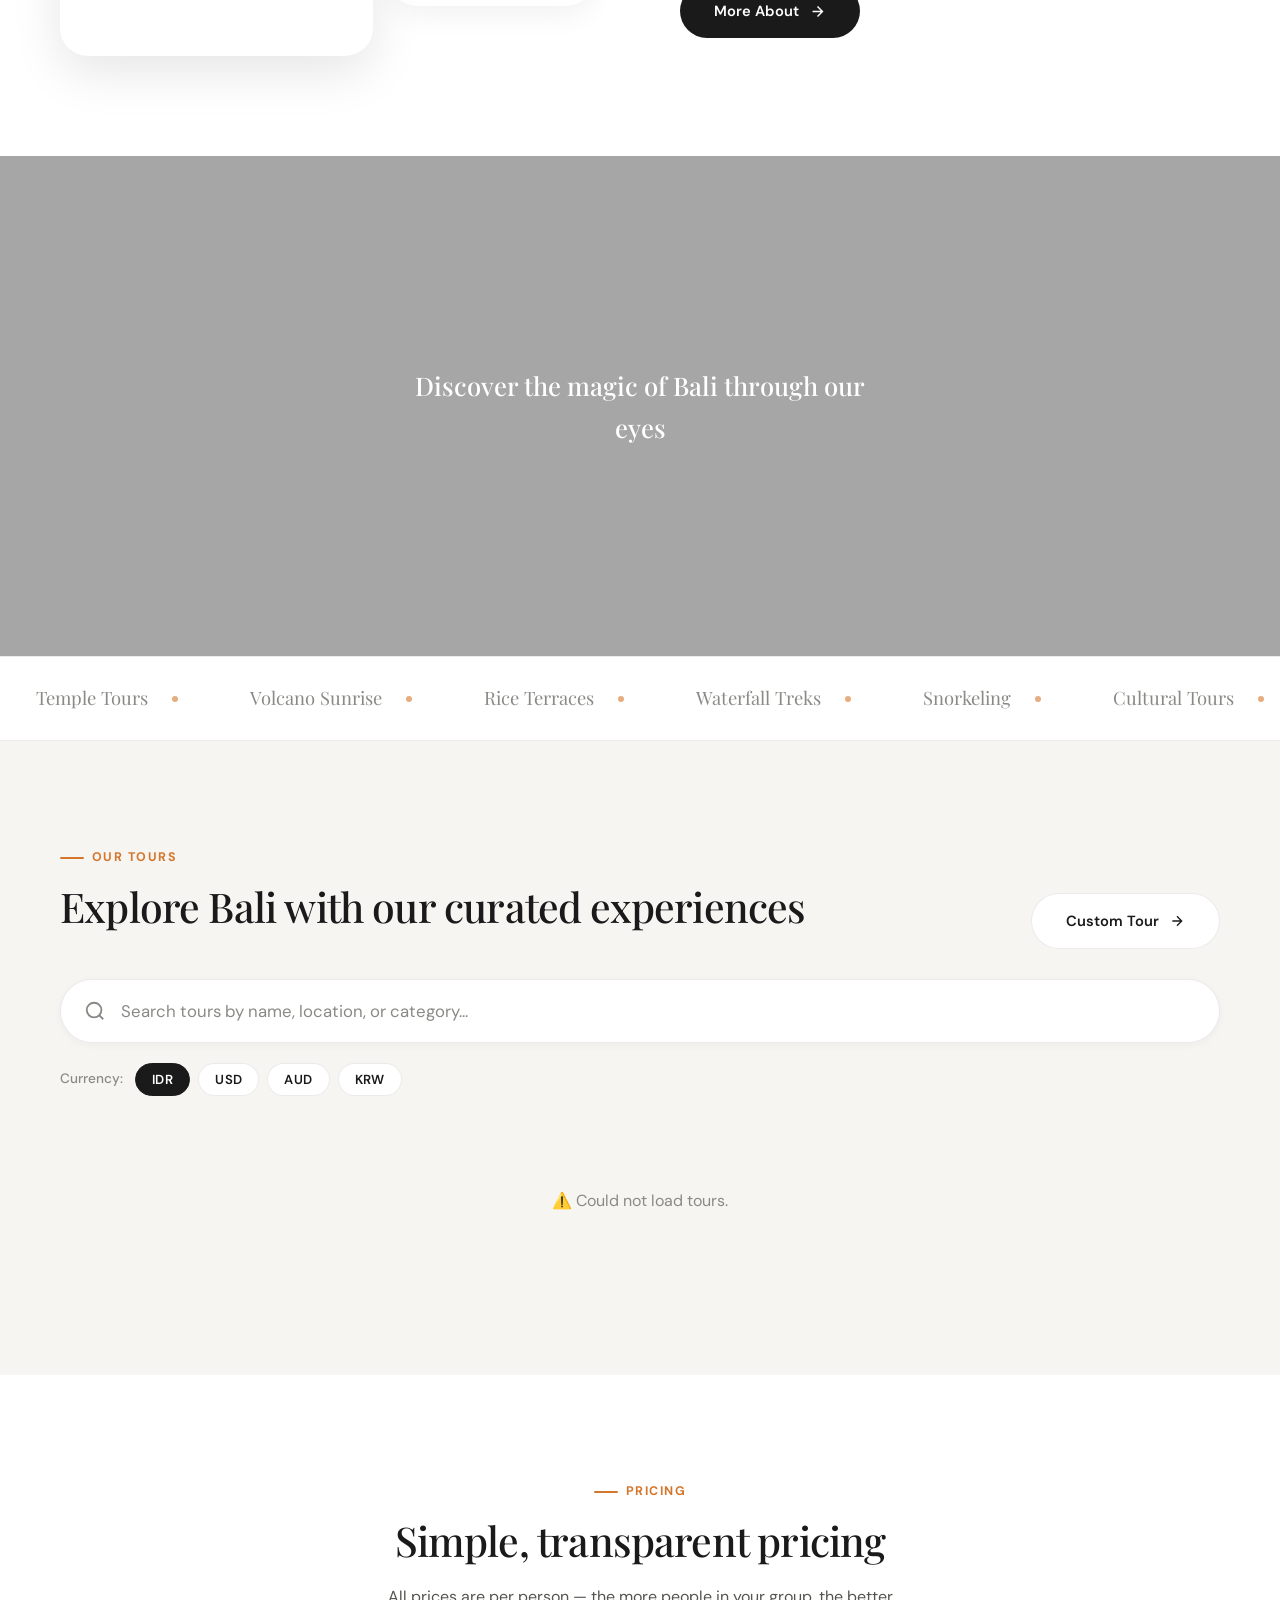
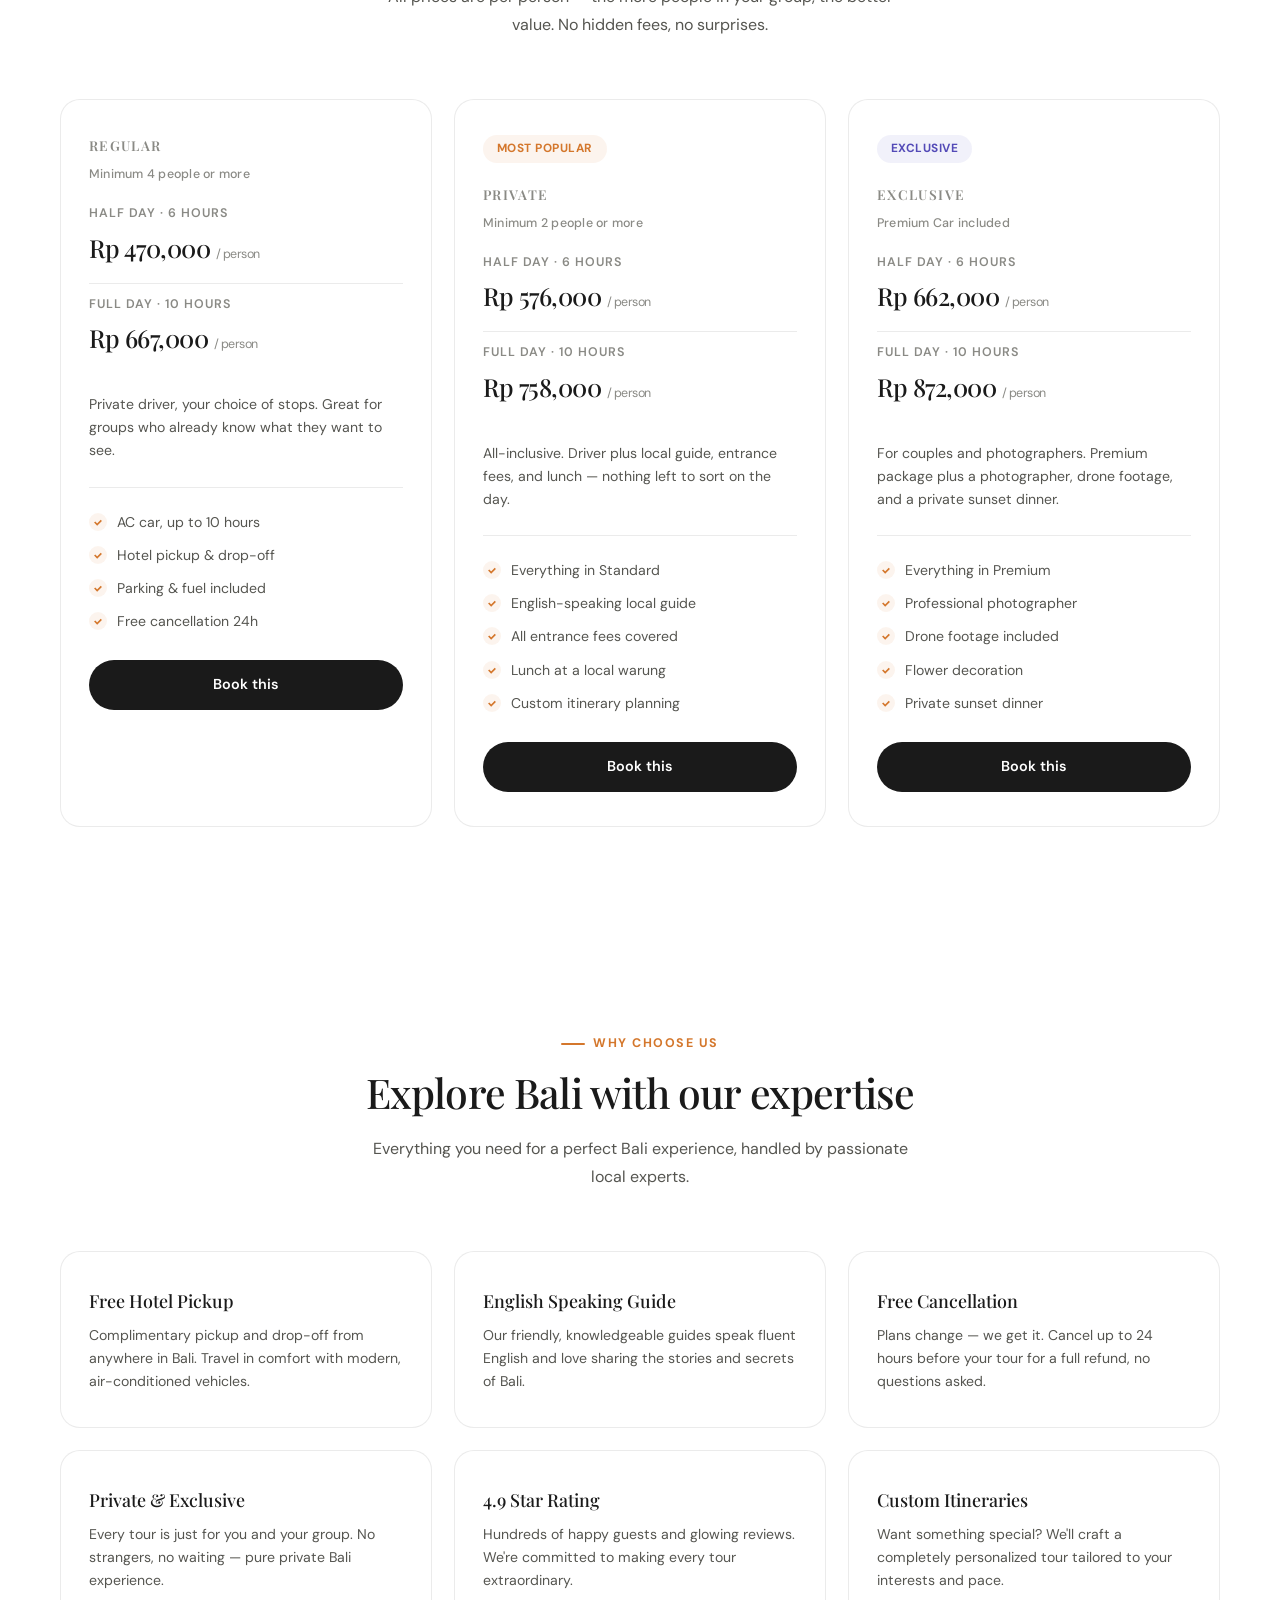
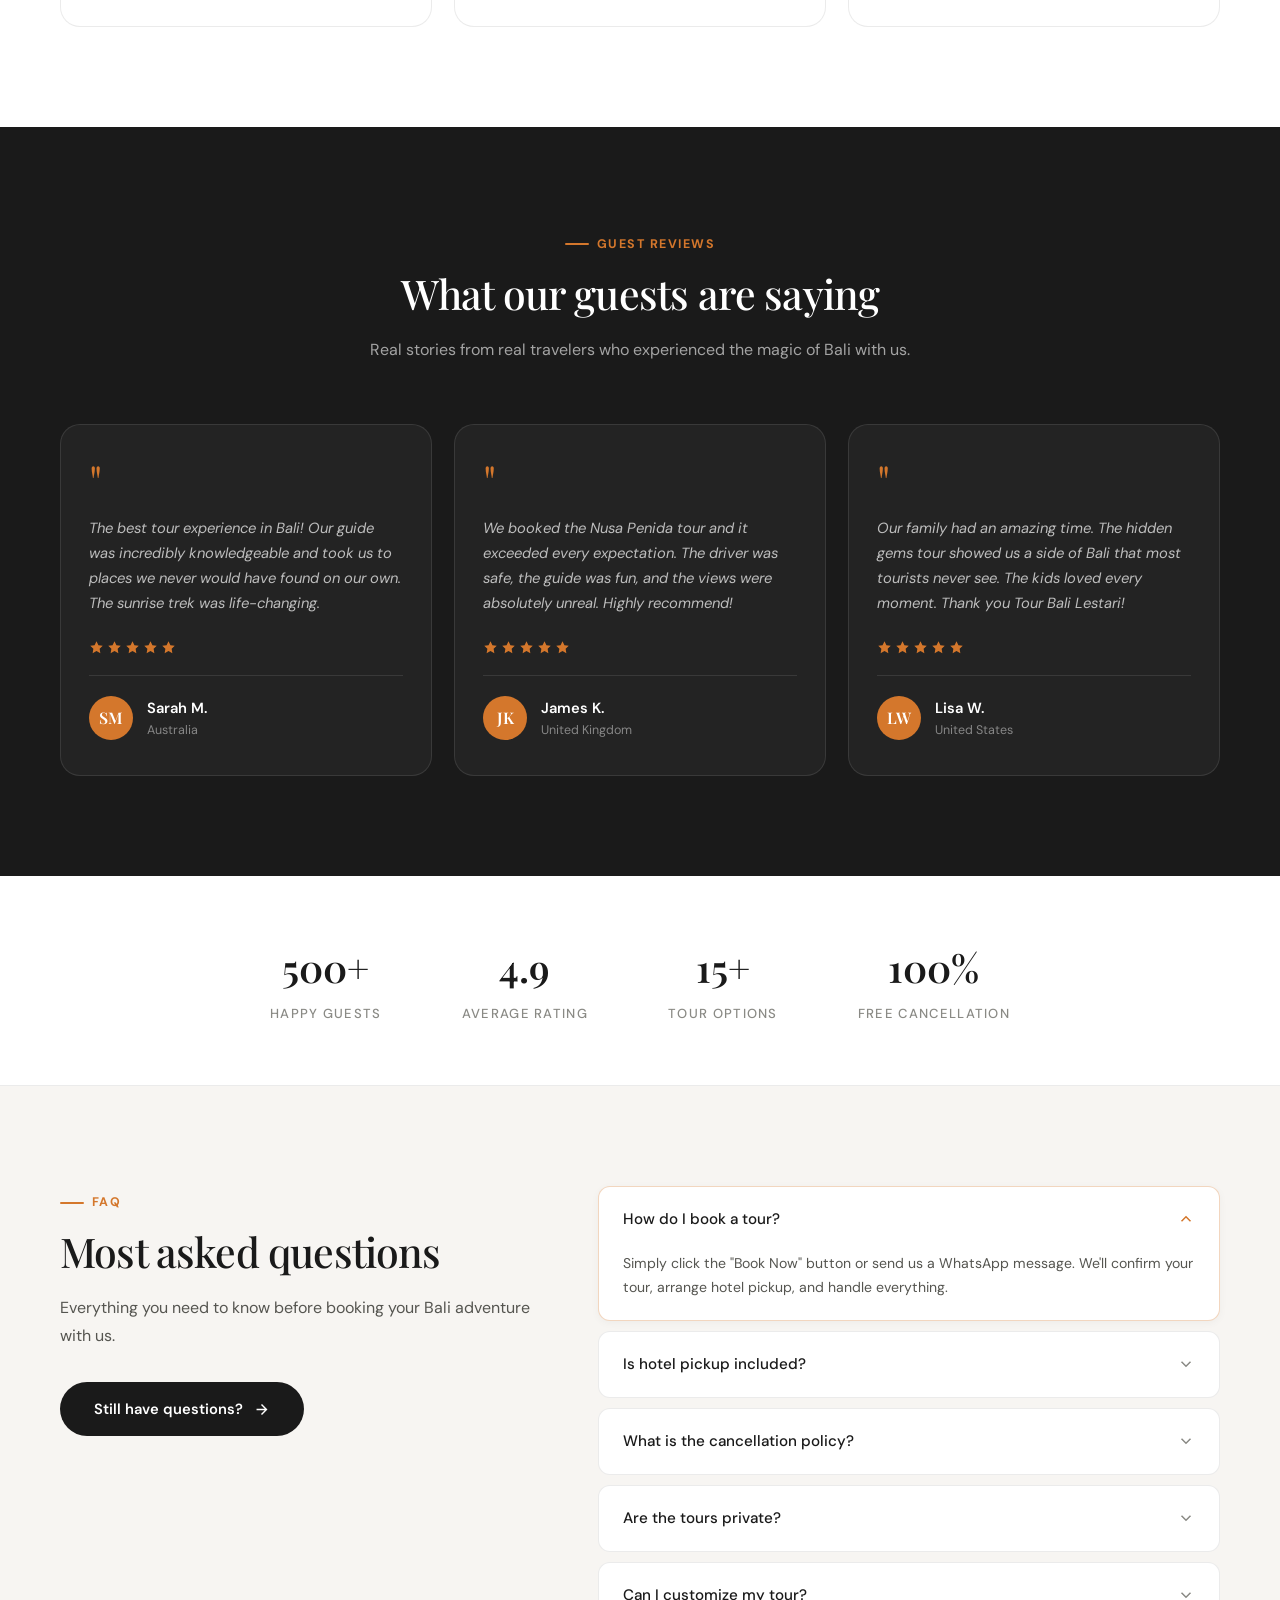
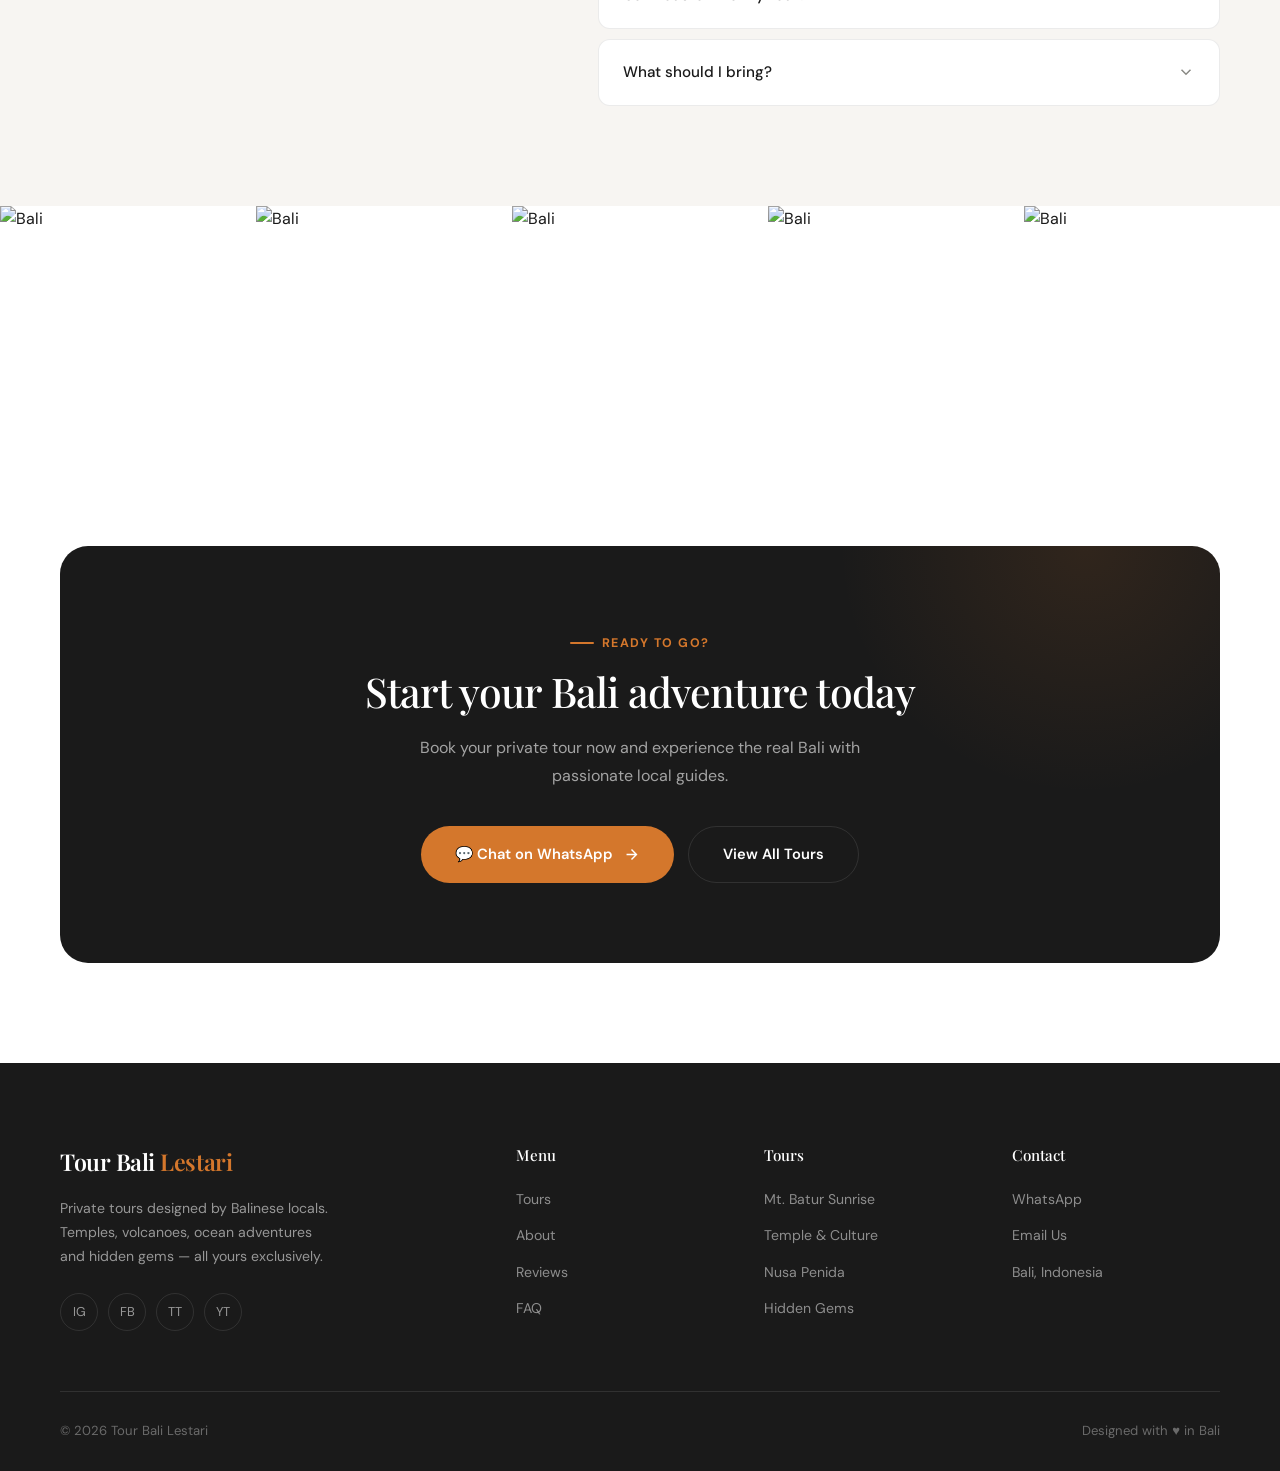
==== commit 59765efd: "Remove emoji icons from Why Choose Us feature cards Co-Authored-By: Claude Opus 4.7 <noreply@anthrop" ====
--- a/index.html
+++ b/index.html
@@ -258,12 +258,12 @@
   <div class="container">
     <div class="features-header"><span class="section-label">Why Choose Us</span><h2 class="section-title">Explore Bali with our expertise</h2><p class="section-desc">Everything you need for a perfect Bali experience, handled by passionate local experts.</p></div>
     <div class="features-grid">
-      <div class="feature-card"><div class="feature-icon">✈️</div><h3>Free Hotel Pickup</h3><p>Complimentary pickup and drop-off from anywhere in Bali. Travel in comfort with modern, air-conditioned vehicles.</p></div>
-      <div class="feature-card"><div class="feature-icon">🗣️</div><h3>English Speaking Guide</h3><p>Our friendly, knowledgeable guides speak fluent English and love sharing the stories and secrets of Bali.</p></div>
-      <div class="feature-card"><div class="feature-icon">🔒</div><h3>Free Cancellation</h3><p>Plans change — we get it. Cancel up to 24 hours before your tour for a full refund, no questions asked.</p></div>
-      <div class="feature-card"><div class="feature-icon">🏝️</div><h3>Private & Exclusive</h3><p>Every tour is just for you and your group. No strangers, no waiting — pure private Bali experience.</p></div>
-      <div class="feature-card"><div class="feature-icon">⭐</div><h3>4.9 Star Rating</h3><p>Hundreds of happy guests and glowing reviews. We're committed to making every tour extraordinary.</p></div>
-      <div class="feature-card"><div class="feature-icon">🎨</div><h3>Custom Itineraries</h3><p>Want something special? We'll craft a completely personalized tour tailored to your interests and pace.</p></div>
+      <div class="feature-card"><h3>Free Hotel Pickup</h3><p>Complimentary pickup and drop-off from anywhere in Bali. Travel in comfort with modern, air-conditioned vehicles.</p></div>
+      <div class="feature-card"><h3>English Speaking Guide</h3><p>Our friendly, knowledgeable guides speak fluent English and love sharing the stories and secrets of Bali.</p></div>
+      <div class="feature-card"><h3>Free Cancellation</h3><p>Plans change — we get it. Cancel up to 24 hours before your tour for a full refund, no questions asked.</p></div>
+      <div class="feature-card"><h3>Private & Exclusive</h3><p>Every tour is just for you and your group. No strangers, no waiting — pure private Bali experience.</p></div>
+      <div class="feature-card"><h3>4.9 Star Rating</h3><p>Hundreds of happy guests and glowing reviews. We're committed to making every tour extraordinary.</p></div>
+      <div class="feature-card"><h3>Custom Itineraries</h3><p>Want something special? We'll craft a completely personalized tour tailored to your interests and pace.</p></div>
     </div>
   </div>
 </section>
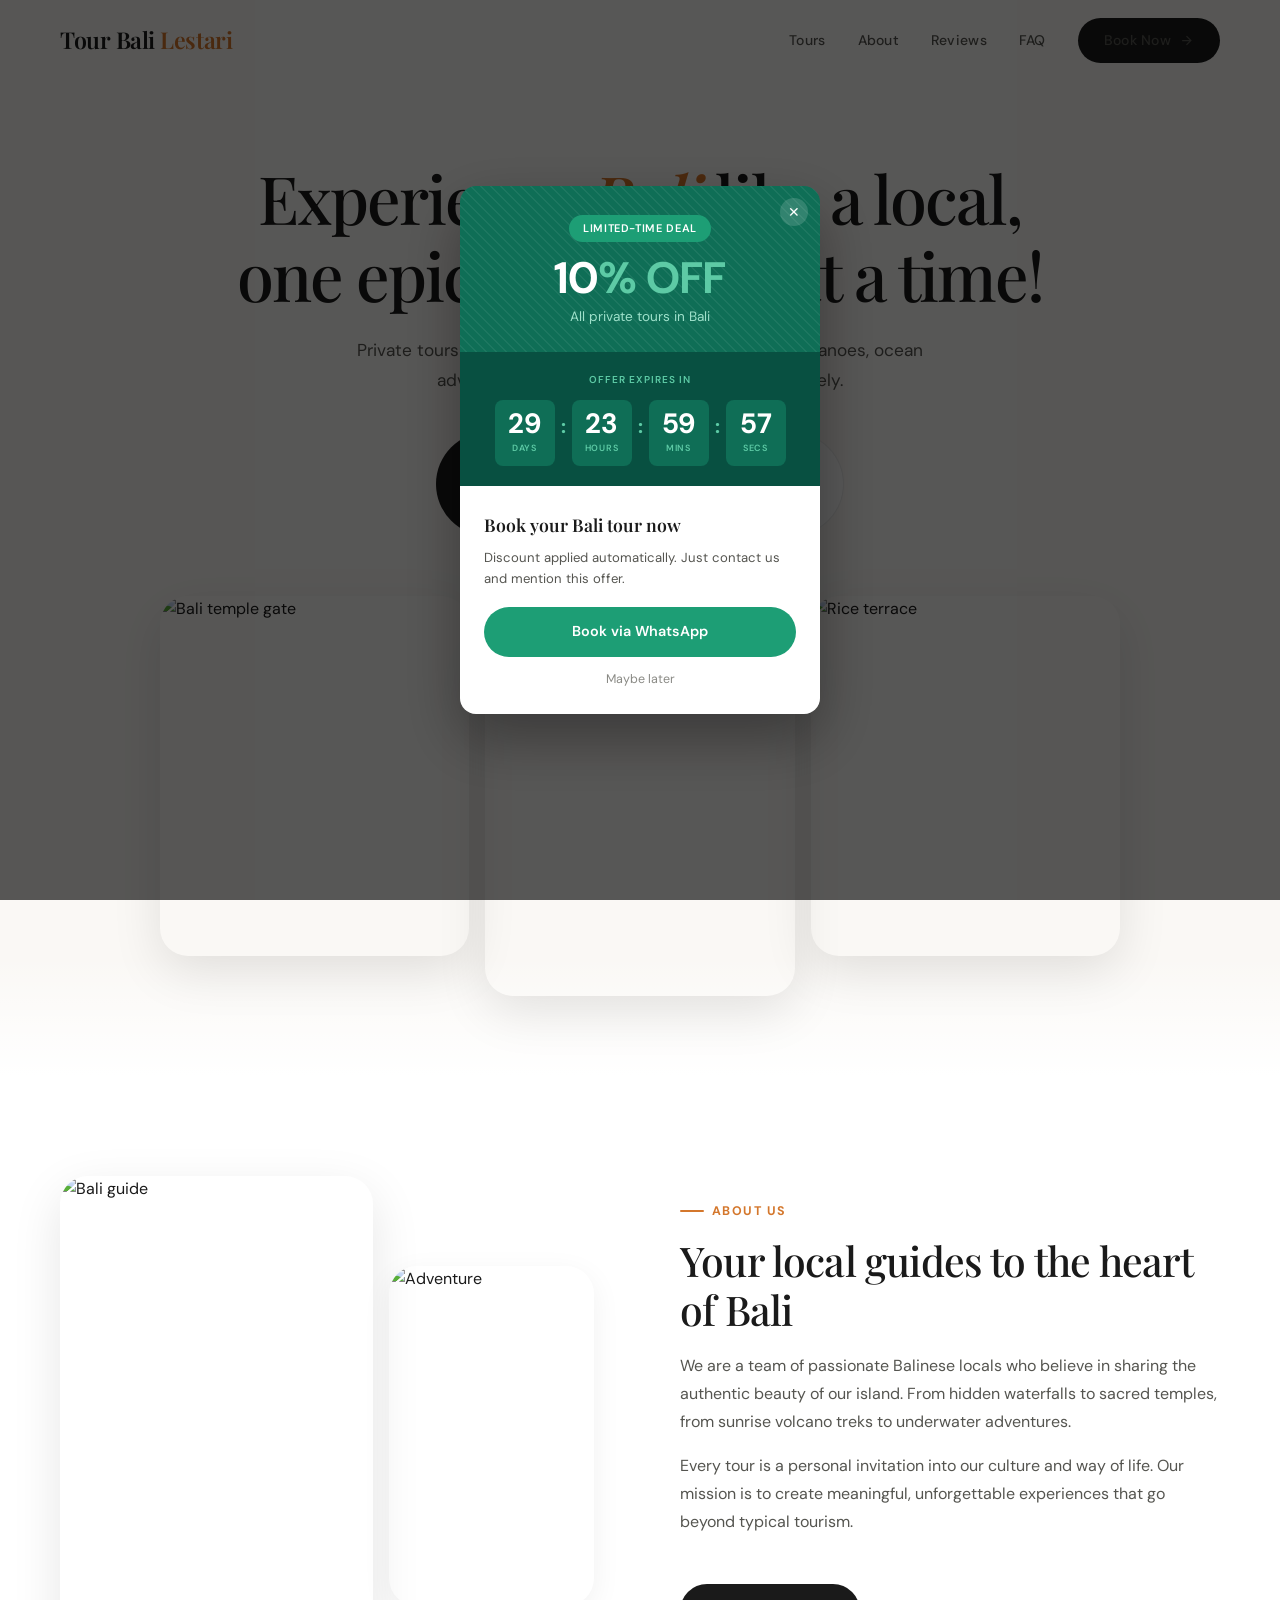
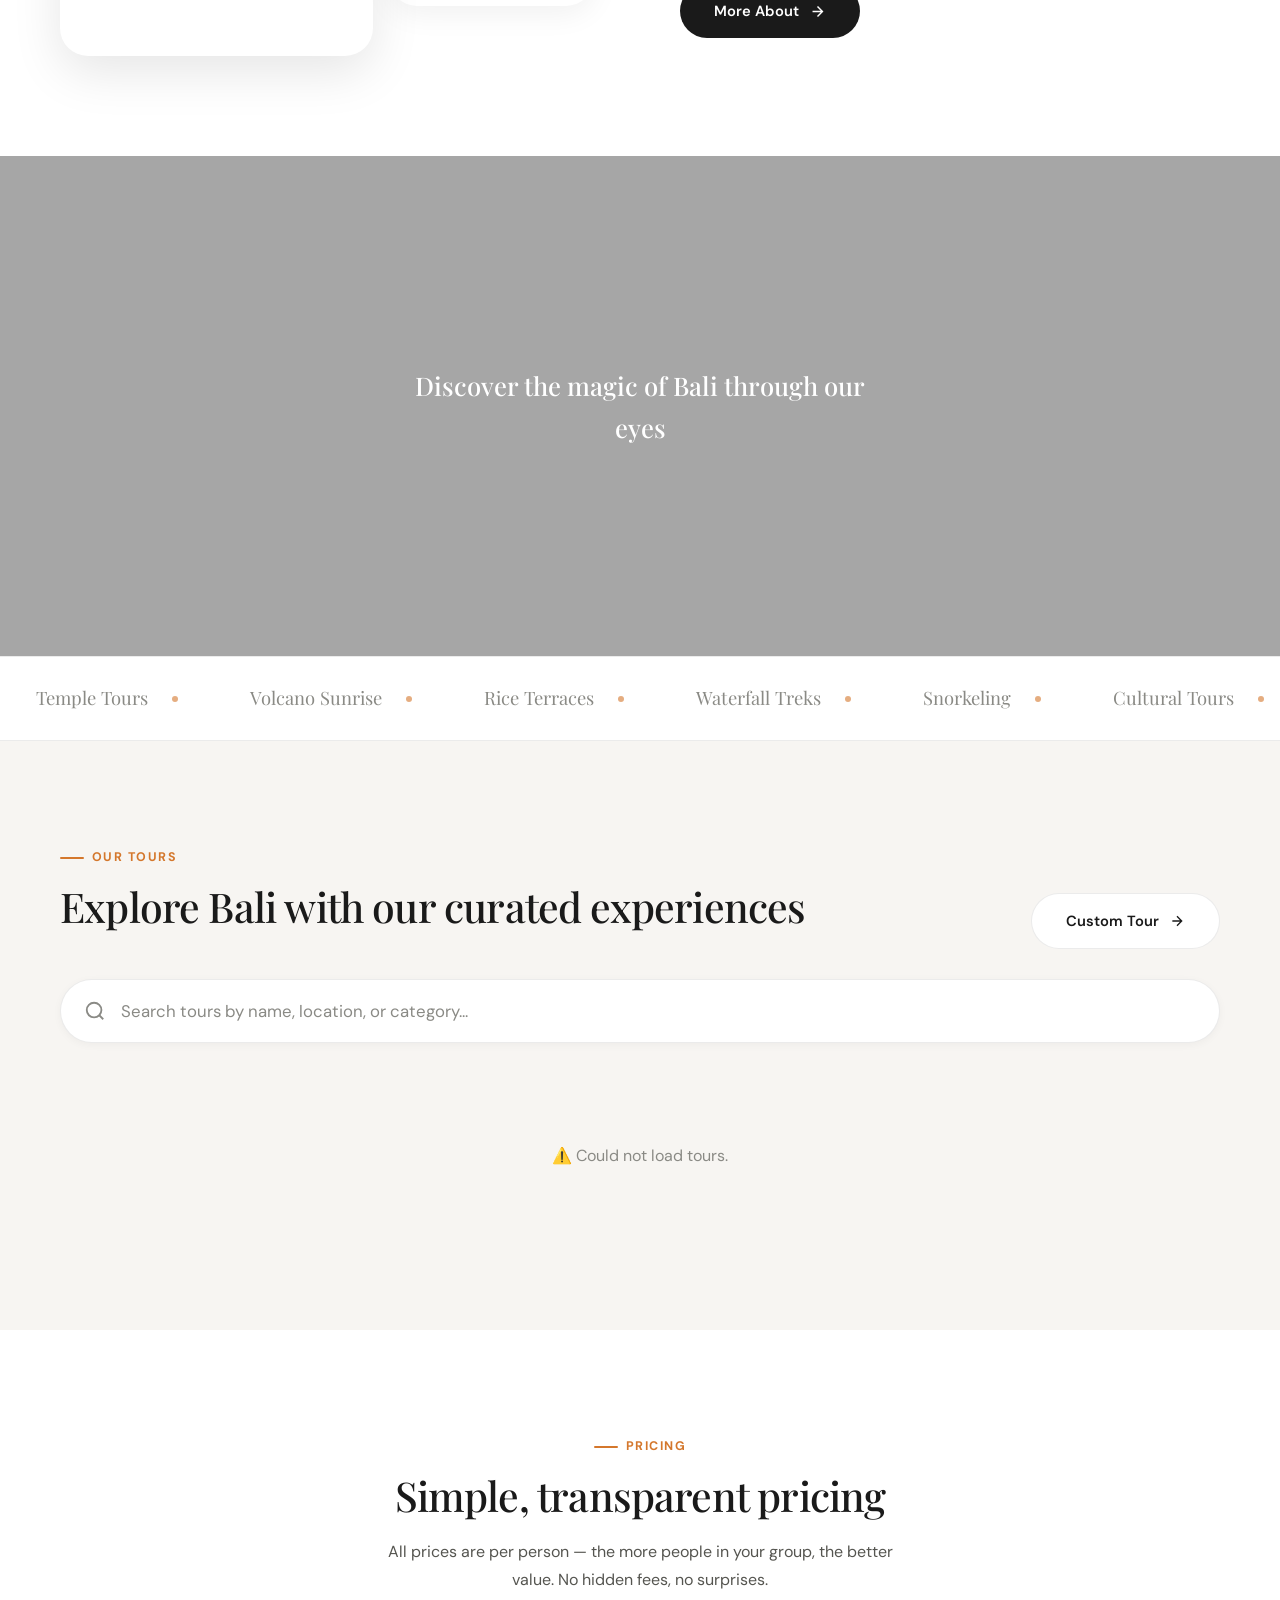
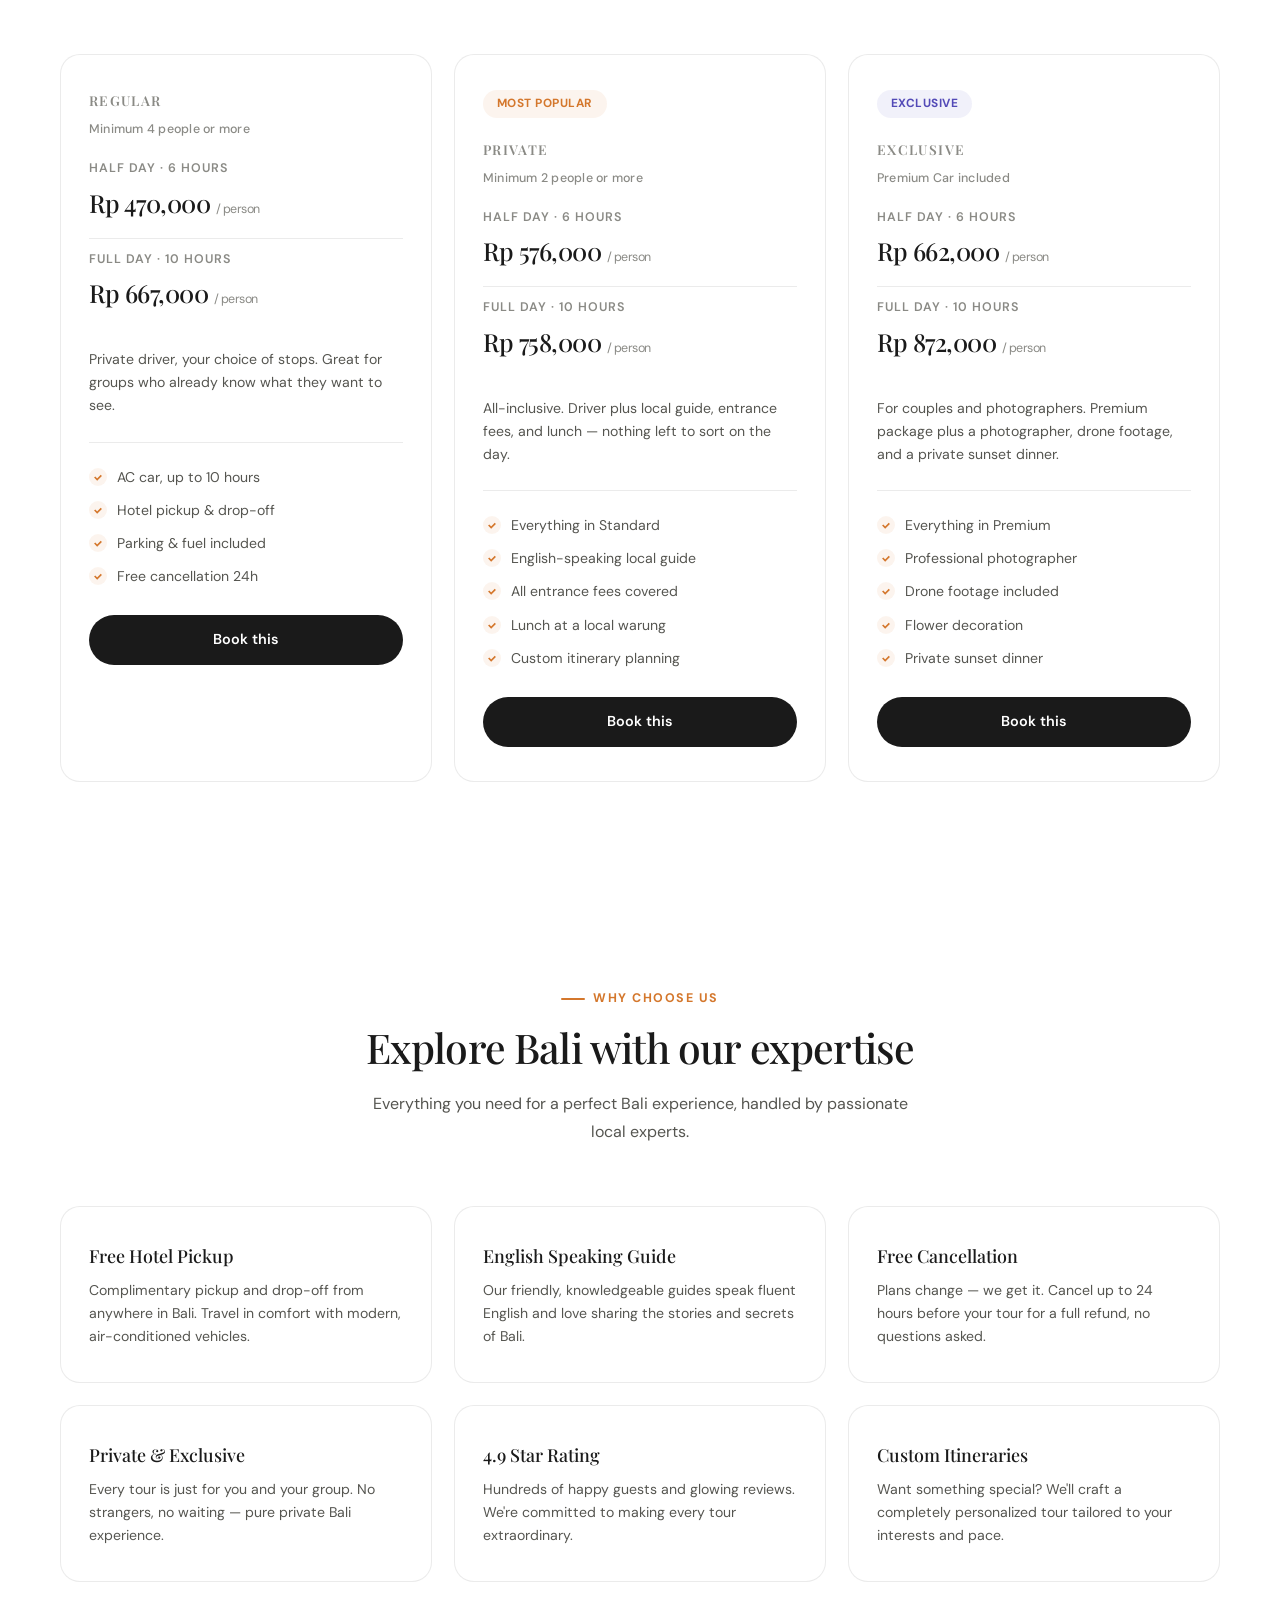
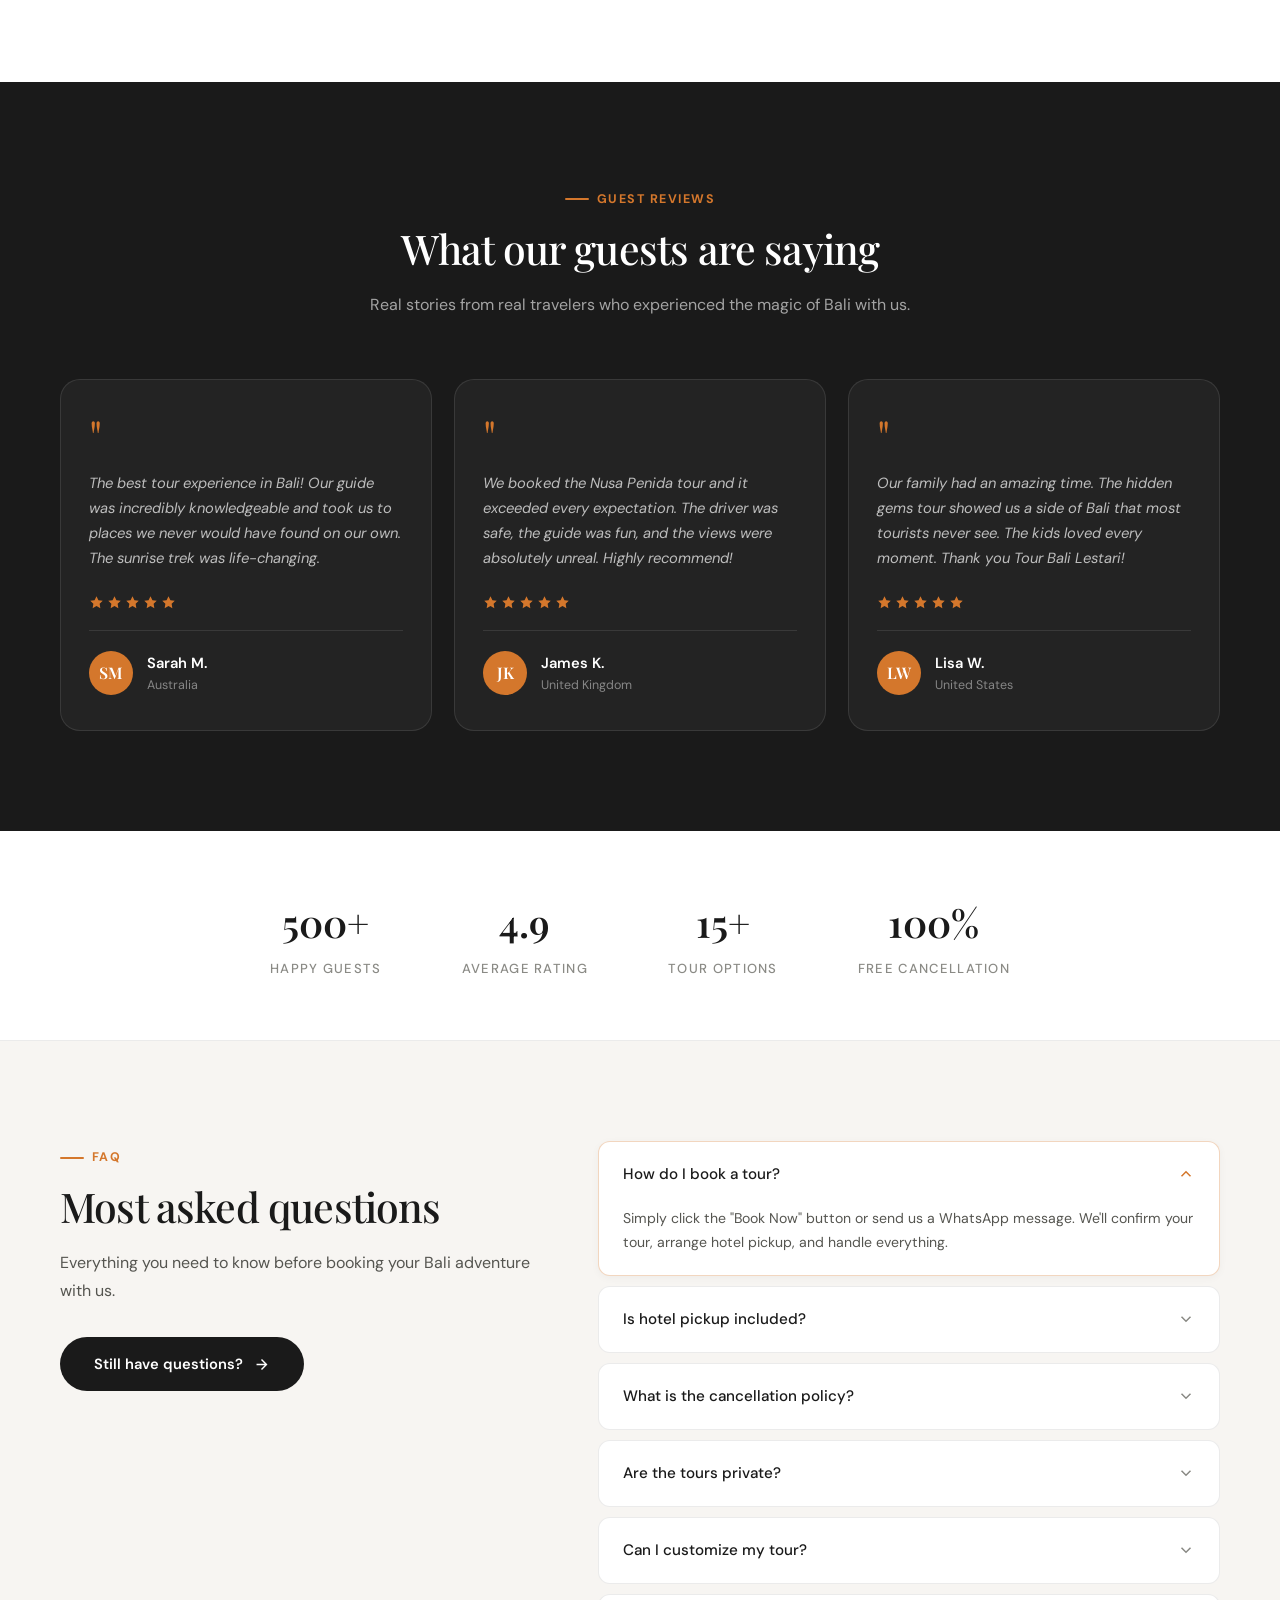
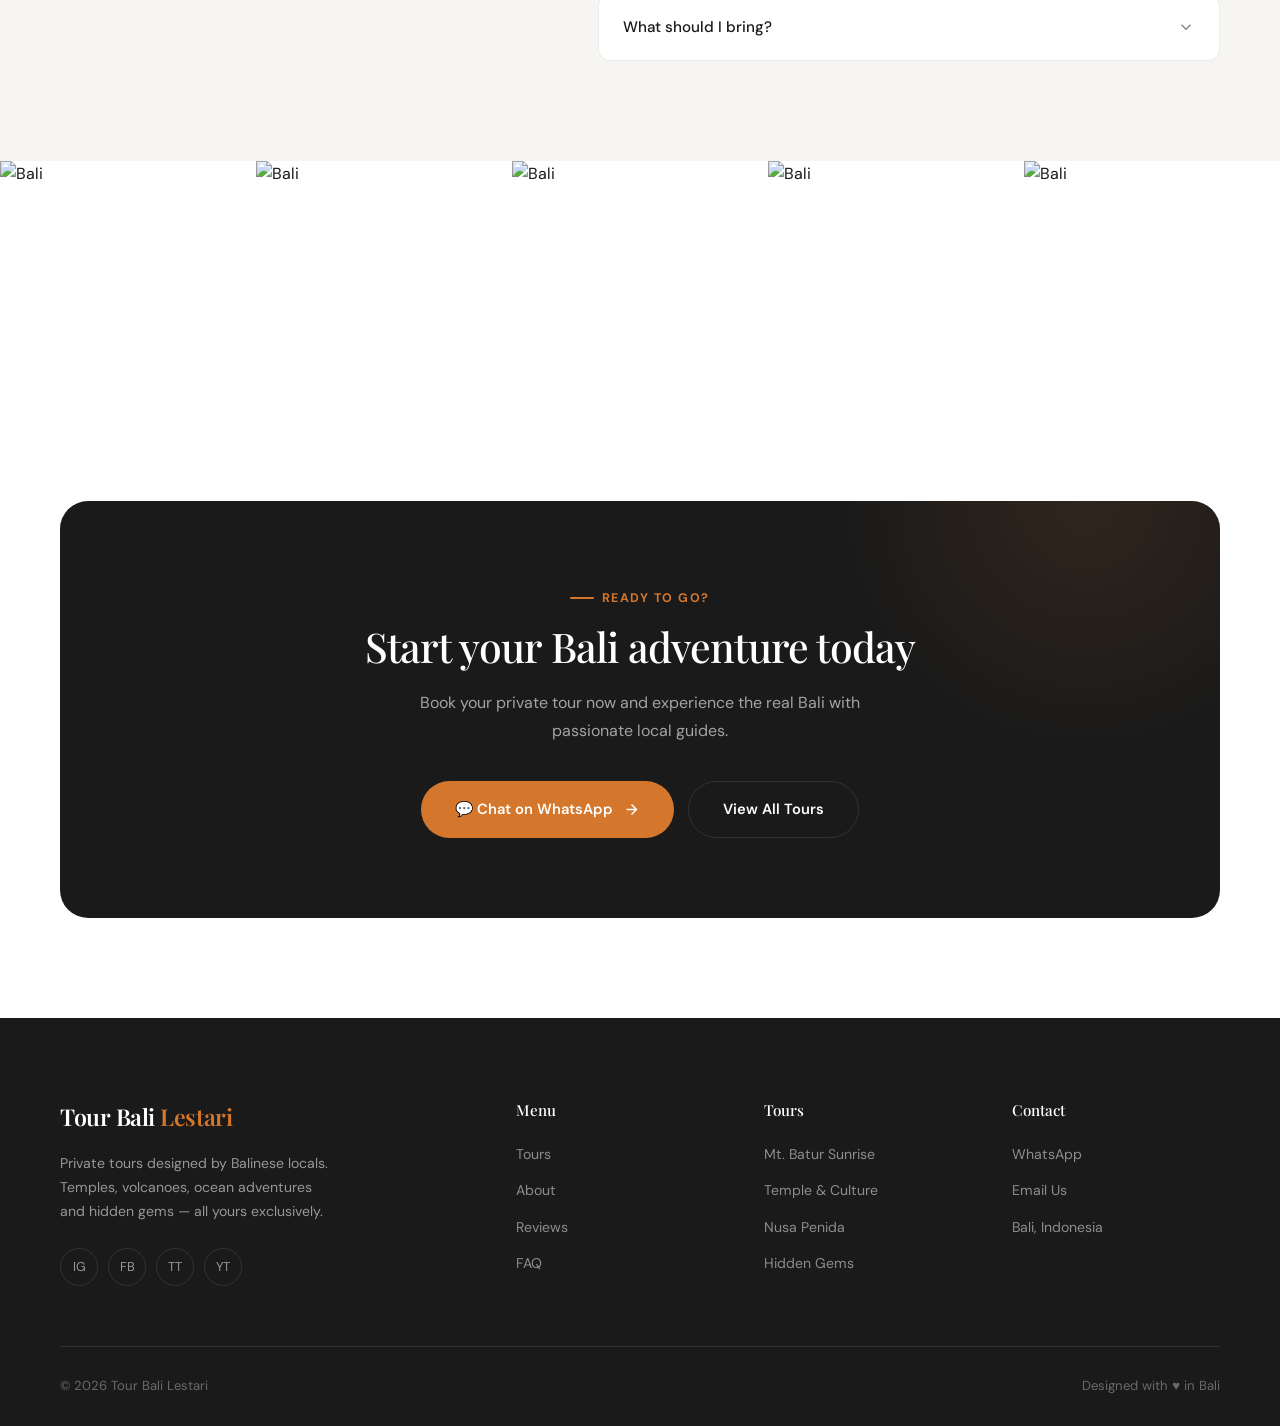
==== commit 847c35c1: "Homepage tours grid: TripAdvisor-style cards + carousel Switch tours grid to 4x2 (8 slots), redesign" ====
--- a/index.html
+++ b/index.html
@@ -98,13 +98,6 @@
       <input type="text" id="tourSearch" placeholder="Search tours by name, location, or category..." oninput="filterTours()">
       <button class="tours-search-clear" id="searchClear" onclick="clearSearch()">✕</button>
     </div>
-    <div class="currency-switcher" id="currencySwitcher">
-      <span class="currency-label">Currency:</span>
-      <button class="currency-pill" data-cur="IDR" onclick="setCurrency('IDR')">IDR</button>
-      <button class="currency-pill" data-cur="USD" onclick="setCurrency('USD')">USD</button>
-      <button class="currency-pill" data-cur="AUD" onclick="setCurrency('AUD')">AUD</button>
-      <button class="currency-pill" data-cur="KRW" onclick="setCurrency('KRW')">KRW</button>
-    </div>
     <div class="tours-grid" id="toursGrid">
       <div class="tours-loading" style="grid-column:1/-1;text-align:center;padding:60px 0;color:var(--text-muted)">Loading tours...</div>
     </div>
--- a/css/style.css
+++ b/css/style.css
@@ -99,28 +99,46 @@
 .currency-pill:hover{border-color:var(--accent);color:var(--accent)}
 .currency-pill.active{background:var(--text-dark);color:var(--text-white);border-color:var(--text-dark)}
 .tours-no-results{grid-column:1/-1;text-align:center;padding:60px 0;color:var(--text-muted);font-size:1rem}
-.tours-grid{display:grid;grid-template-columns:repeat(3,1fr);gap:28px}
-.tour-card{background:var(--bg);border-radius:var(--radius-xl);overflow:hidden;border:1px solid var(--border);transition:all .4s var(--ease);cursor:pointer}
-.tour-card:hover{transform:translateY(-6px);box-shadow:var(--shadow-lg);border-color:transparent}
-.tour-card-img{position:relative;height:300px;overflow:hidden}
-.tour-card-img img{width:100%;height:100%;object-fit:cover;transition:transform .6s var(--ease)}
-.tour-card:hover .tour-card-img img{transform:scale(1.06)}
-.tour-card-tag{position:absolute;top:14px;left:14px;padding:6px 16px;background:var(--bg);border-radius:100px;font-size:.74rem;font-weight:700;color:var(--accent);text-transform:uppercase;letter-spacing:.06em;box-shadow:var(--shadow-sm)}
-.tour-card-body{padding:28px 26px}
-.tour-card-title{font-family:var(--font-display);font-size:1.35rem;font-weight:500;margin-bottom:10px;line-height:1.35}
-.tour-card-desc{font-size:.9rem;color:var(--text-body);margin-bottom:22px;line-height:1.65}
-.tour-card-meta{display:flex;gap:16px;flex-wrap:wrap;margin-bottom:20px;font-size:.82rem;color:var(--text-muted)}
-.tour-card-meta span{display:inline-flex;align-items:center;gap:5px}
-.tour-card-footer{display:flex;justify-content:space-between;align-items:center;padding-top:18px;border-top:1px solid var(--border)}
-.tour-card-price{font-family:var(--font-display);font-size:1.2rem;font-weight:600;color:var(--accent)}
-.tour-card-price span{font-size:.78rem;color:var(--text-muted);font-family:var(--font-body);font-weight:400}
-.tour-card-link{display:inline-flex;align-items:center;gap:6px;font-size:.82rem;font-weight:600;color:var(--text-dark);transition:all .3s}
-.tour-card-link:hover{color:var(--accent)}
-.tour-card-link svg{width:15px;height:15px;transition:transform .3s}.tour-card-link:hover svg{transform:translateX(4px)}
-.tour-card-noimg{height:300px;background:var(--bg-alt);display:flex;align-items:center;justify-content:center;font-size:3rem}
+.tours-grid{display:grid;grid-template-columns:repeat(4,1fr);gap:20px}
+.tour-card{background:var(--bg);border-radius:var(--radius-lg);overflow:hidden;border:1px solid var(--border);transition:all .3s var(--ease);text-decoration:none;color:inherit;display:flex;flex-direction:column}
+.tour-card:hover{transform:translateY(-4px);box-shadow:var(--shadow-md);border-color:var(--border)}
+.tour-card-img{position:relative;aspect-ratio:1/1;overflow:hidden;background:var(--bg-alt)}
+.tour-slide{position:absolute;inset:0;width:100%;height:100%;object-fit:cover;opacity:0;transition:opacity .4s var(--ease);pointer-events:none}
+.tour-slide.active{opacity:1}
+.tour-noimg{height:100%;display:flex;align-items:center;justify-content:center;font-size:3rem;color:var(--text-muted);opacity:.4}
+.tour-arrow{position:absolute;top:50%;transform:translateY(-50%);width:34px;height:34px;border-radius:50%;background:rgba(255,255,255,.95);border:0;color:var(--text-dark);font-size:1.5rem;font-weight:600;line-height:1;cursor:pointer;display:flex;align-items:center;justify-content:center;opacity:0;transition:all .25s var(--ease);box-shadow:0 2px 8px rgba(0,0,0,.15);z-index:3;padding-bottom:3px}
+.tour-arrow-prev{left:10px}.tour-arrow-next{right:10px}
+.tour-card:hover .tour-arrow{opacity:1}
+.tour-arrow:hover{background:#fff;transform:translateY(-50%) scale(1.08)}
+.tour-heart{position:absolute;top:10px;right:10px;width:34px;height:34px;border-radius:50%;background:rgba(255,255,255,.95);border:0;cursor:pointer;display:flex;align-items:center;justify-content:center;z-index:3;transition:all .2s var(--ease);box-shadow:0 2px 8px rgba(0,0,0,.12)}
+.tour-heart svg{width:17px;height:17px;color:var(--text-dark);transition:all .2s}
+.tour-heart:hover{transform:scale(1.08)}
+.tour-heart.on svg{color:#e11d48;fill:#e11d48;stroke:#e11d48}
+.tour-badge{position:absolute;left:10px;bottom:10px;padding:5px 10px;background:#00aa6c;color:#fff;font-size:.7rem;font-weight:700;border-radius:4px;letter-spacing:.04em;text-transform:uppercase;z-index:2}
+.tour-dots{position:absolute;bottom:10px;left:50%;transform:translateX(-50%);display:flex;gap:4px;z-index:2}
+.tour-dot{width:5px;height:5px;border-radius:50%;background:rgba(255,255,255,.55);transition:all .2s}
+.tour-dot.active{background:#fff;width:14px;border-radius:5px}
+.tour-card-body{padding:16px 16px 18px;display:flex;flex-direction:column;gap:6px;flex:1}
+.tour-card-title{font-family:var(--font-body);font-size:1rem;font-weight:700;line-height:1.3;color:#00695c;margin:0;text-decoration:none}
+.tour-card:hover .tour-card-title{text-decoration:underline}
+.tour-rating{display:flex;align-items:center;gap:6px;font-size:.85rem;margin-top:2px}
+.tour-dots-rating{color:#00aa6c;letter-spacing:1px;font-size:.78rem;line-height:1}
+.tour-rating-num{color:var(--text-dark);font-weight:600;font-size:.82rem}
+.tour-reviews{color:var(--text-muted);font-size:.78rem}
+.tour-card-cat{font-size:.82rem;color:var(--text-muted);margin-top:2px}
+.tour-card-price{margin-top:auto;padding-top:10px;font-size:.9rem;color:var(--text-body);display:flex;align-items:baseline;gap:4px;flex-wrap:wrap}
+.tour-card-price .tour-from{color:var(--text-muted);font-size:.78rem}
+.tour-card-price strong{font-family:var(--font-display);font-size:1.1rem;color:var(--accent);font-weight:600}
+.tour-card-price .tour-per{color:var(--text-muted);font-size:.78rem}
+/* empty placeholder cards */
+.tour-card-empty{pointer-events:none;background:#fff;border:1px dashed var(--border);box-shadow:none}
+.tour-card-empty:hover{transform:none;box-shadow:none}
+.tour-card-img-empty{background:#fafafa;aspect-ratio:1/1}
+.tour-card-body-empty{min-height:120px;background:#fff}
 .tours-loading{grid-column:1/-1;text-align:center;padding:60px 0;color:var(--text-muted);font-size:.95rem}
-@media(max-width:900px){.tours-grid{grid-template-columns:1fr 1fr}}
-@media(max-width:600px){.tours-grid{grid-template-columns:1fr}}
+@media(max-width:1100px){.tours-grid{grid-template-columns:repeat(3,1fr)}}
+@media(max-width:800px){.tours-grid{grid-template-columns:repeat(2,1fr);gap:16px}}
+@media(max-width:480px){.tours-grid{grid-template-columns:1fr}}
 .modal-overlay{position:fixed;inset:0;background:rgba(0,0,0,.5);backdrop-filter:blur(6px);z-index:2000;display:none;align-items:center;justify-content:center;padding:20px;opacity:0;transition:opacity .3s var(--ease)}
 .modal-overlay.active{display:flex;opacity:1}
 .modal-content{background:var(--bg);border-radius:var(--radius-xl);max-width:820px;width:100%;max-height:90vh;overflow-y:auto;position:relative;box-shadow:0 30px 80px rgba(0,0,0,.18);animation:modalUp .35s var(--ease)}
